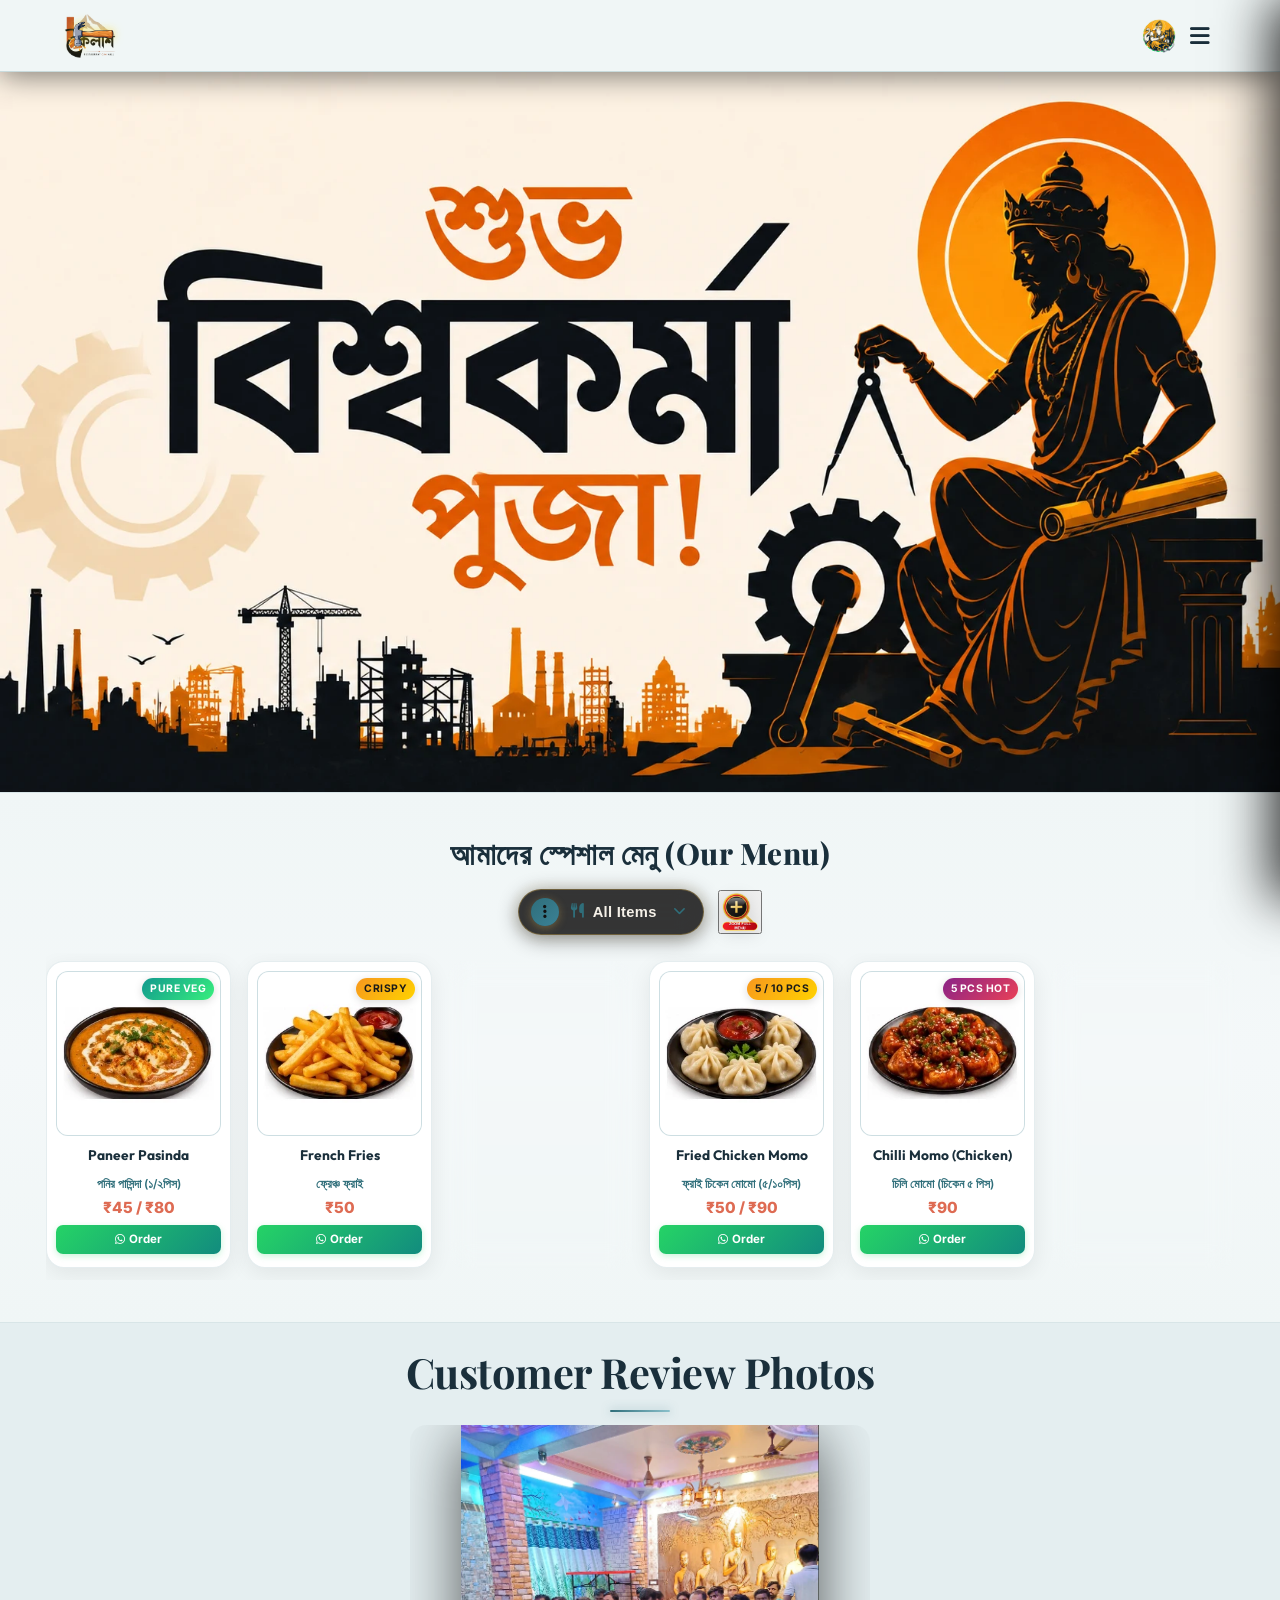
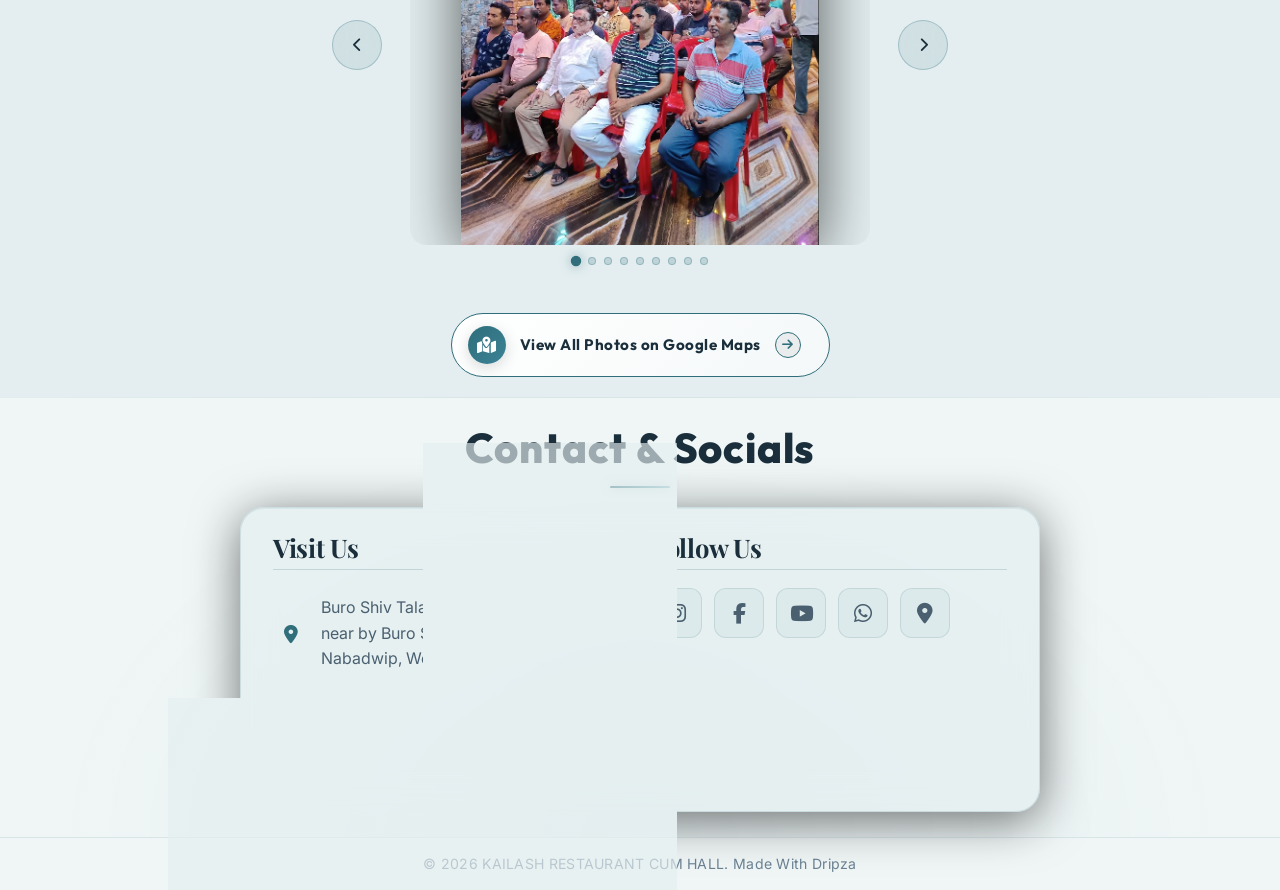
==== index.html @ 263349b2 "Update Vishwakarma Puja banner, icons and greetings" ====
﻿<!DOCTYPE html>
<html lang="bn">
<head>
    <meta charset="UTF-8">
    <meta name="viewport" content="width=device-width, initial-scale=1.0">
    <title>KAILASH RESTAURANT CUM HALL</title>
    <link rel="icon" type="image/png" href="assets/kailash_restaurant_logo.webp">
    <link href="https://fonts.googleapis.com/css2?family=Playfair+Display:wght@400;600;700;800&family=Outfit:wght@300;400;600;800&family=Inter:wght@300;400;500;600&display=swap" rel="stylesheet">
    <link rel="stylesheet" href="https://cdnjs.cloudflare.com/ajax/libs/font-awesome/6.4.0/css/all.min.css">
    <link rel="stylesheet" href="styles.css?v=1.3">
</head>
<body class="no-scroll">
    <!-- Preloader Screen -->
    <div id="preloader">
        <div class="preloader-content">
            <h1 class="preloader-title">Welcome to <br><span class="highlight">KAILASH RESTAURANT CUM HALL</span></h1>
            <div class="preloader-loader">
                <div class="loader-bar"></div>
            </div>
        </div>
    </div>
    <!-- Navbar -->
    <nav class="navbar">
        <div class="logo-container">
            <img src="assets/kailash_restaurant_logo.webp" alt="KAILASH RESTAURANT CUM HALL Logo" class="logo-brand-img">
            <div class="logo-text-wrapper">
                <span class="animated-football-header" title="Ganesh Chaturthi Special">
                    <img src="assets/ganesh_run_icon.webp" alt="Ganesh Run Icon" style="object-fit: contain; filter: drop-shadow(0 0 5px rgba(255, 215, 0, 0.6));">
                </span>
                <span class="logo-text">KAILASH RESTAURANT CUM HALL</span>
            </div>
        </div>
        <span class="rath-yatra-header-text">শুভ বিশ্বকর্মা পূজা!</span>
        <ul class="nav-links">
            <li><a href="#home">Home</a></li>
            <li><a href="#menu">Menu</a></li>
            <li><a href="#reviews">Reviews</a></li>
            <li><a href="#contact">Contact</a></li>
        </ul>
        <div class="navbar-actions">
            <!-- Rakhi Purnima Button for Poster -->
            <button class="fifa-btn" id="open-promo-modal-direct-btn" title="Show Ganesh Chaturthi Special Poster">
                <div class="fifa-container">
                    <div class="fifa-magic-ring"></div>
                    <img src="assets/ganesh_icon.webp" alt="Ganesh Special" class="fifa-svg" style="object-fit: contain;">
                </div>
            </button>
            
            <div class="hamburger">
                <i class="fas fa-bars"></i>
            </div>
        </div>
    </nav>

    <!-- Hero Section -->
    <section id="home" class="hero">
                <div class="hero-bg banner-box">
            <img src="assets/aj_restaurant_banner_1.webp" alt="AJ Restaurant & Cafe Banner" class="active">
            <img src="assets/hero_banner_1.webp" alt="KAILASH RESTAURANT Banner 1">
            <img src="assets/hero_banner_2.webp" alt="KAILASH RESTAURANT Banner 2">
            <img src="assets/hero_banner_3.webp" alt="KAILASH RESTAURANT Banner 3">
            <img src="assets/hero_banner_4.webp" alt="KAILASH RESTAURANT Banner 4">
            <img src="assets/hero_banner_5.webp" alt="KAILASH RESTAURANT Banner 5">
            <img src="assets/hero_banner_6.webp" alt="KAILASH RESTAURANT Banner 6">
            <div class="overlay"></div>
        </div>
        </div>
        <!-- Click/Hover Zones for Banner Control -->
        <div class="hero-nav-zone left-zone" title="Previous Image"></div>
        <div class="hero-nav-zone right-zone" title="Next Image"></div>
    </section>

                <!-- Digital Restaurant Menu Section -->
    <section id="menu" class="main-menu-section">
        <div class="menu-header-wrapper">
            <div class="menu-eyebrow-container">
                <span class="menu-eyebrow">আমাদের স্পেশাল মেনু (Our Menu)</span>
            </div>
        </div>

        <!-- Menu Category Filter Tabs -->
                <!-- Menu Category Filter Dropdown (Three-Dot Filter Menu) -->
        <!-- Menu Filter and Zoom Controls Row -->
        <div class="menu-filter-controls-row">
            <div class="menu-filter-dropdown-wrapper" id="main-menu-filter-dropdown-wrapper">
            <button type="button" class="menu-filter-dots-btn" id="main-menu-filter-dots-btn" aria-expanded="false" aria-haspopup="true" title="Filter Menu">
                <span class="three-dots-icon-box">
                    <i class="fas fa-ellipsis-v"></i>
                </span>
                <span class="current-filter-label" id="main-current-filter-label">
                    <i class="fas fa-utensils"></i>
                    <span>All Items</span>
                </span>
                <i class="fas fa-chevron-down filter-dropdown-arrow"></i>
            </button>

            <!-- Dropdown List of Category Filter Options -->
            <div class="menu-filter-dropdown-menu" id="main-menu-filter-dropdown-menu">
                <div class="menu-filter-dropdown-header">
                    <span><i class="fas fa-filter"></i> Filter Category</span>
                </div>
                <div class="menu-filter-dropdown-list">
                    <button type="button" class="menu-tab-btn active" data-category="all">
                        <span class="tab-btn-content">
                            <i class="fas fa-utensils tab-icon"></i>
                            <span class="tab-title">All Items</span>
                        </span>
                        <i class="fas fa-check active-indicator-icon"></i>
                    </button>
                    <button type="button" class="menu-tab-btn" data-category="starter-snacks">
                        <span class="tab-btn-content">
                            <i class="fas fa-drumstick-bite tab-icon"></i>
                            <span class="tab-title">Starters & Snacks</span>
                        </span>
                        <i class="fas fa-check active-indicator-icon"></i>
                    </button>
                    <button type="button" class="menu-tab-btn" data-category="rolls-moglai">
                        <span class="tab-btn-content">
                            <i class="fas fa-scroll tab-icon"></i>
                            <span class="tab-title">Rolls & Moglai</span>
                        </span>
                        <i class="fas fa-check active-indicator-icon"></i>
                    </button>
                    <button type="button" class="menu-tab-btn" data-category="chow-rice">
                        <span class="tab-btn-content">
                            <i class="fas fa-bowl-rice tab-icon"></i>
                            <span class="tab-title">Chowmein & Rice</span>
                        </span>
                        <i class="fas fa-check active-indicator-icon"></i>
                    </button>
                    <button type="button" class="menu-tab-btn" data-category="main-course">
                        <span class="tab-btn-content">
                            <i class="fas fa-bowl-food tab-icon"></i>
                            <span class="tab-title">Main Course</span>
                        </span>
                        <i class="fas fa-check active-indicator-icon"></i>
                    </button>
                    <button type="button" class="menu-tab-btn" data-category="biryani-pulao">
                        <span class="tab-btn-content">
                            <i class="fas fa-fire-burner tab-icon"></i>
                            <span class="tab-title">Biryani & Pulao</span>
                        </span>
                        <i class="fas fa-check active-indicator-icon"></i>
                    </button>
                    <button type="button" class="menu-tab-btn" data-category="roti-breads">
                        <span class="tab-btn-content">
                            <i class="fas fa-bread-slice tab-icon"></i>
                            <span class="tab-title">Roti & Breads</span>
                        </span>
                        <i class="fas fa-check active-indicator-icon"></i>
                    </button>
                    <button type="button" class="menu-tab-btn" data-category="pizza">
                        <span class="tab-btn-content">
                            <i class="fas fa-pizza-slice tab-icon"></i>
                            <span class="tab-title">Pizza</span>
                        </span>
                        <i class="fas fa-check active-indicator-icon"></i>
                    </button>
                </div>
            </div>
        </div>

            <!-- Zoom Full Menu Button on Right Side of Filter -->
            <button type="button" class="menu-zoom-img-btn" id="open-full-menu-modal-btn" title="Open Complete Menu Card (সম্পূর্ণ মেনু)">
                    <img src="assets/zoom_full_menu_icon.webp" alt="Zoom Full Menu" class="zoom-full-menu-img">
                </button>
        </div>
        

        <!-- Menu Cards Horizontal Side-Scroll Wrapper -->
        <div class="main-menu-scroll-wrapper">
            <div class="main-menu-scroll-track" id="main-restaurant-menu-scroll">
                <!-- 1. Paneer Pasinda -->
                <div class="food-menu-card" data-category="starter-snacks" data-keywords="paneer pasinda panir pasinda starter snacks pure veg 1 pc 2 pcs">
                    <div class="food-card-badge pure-veg">Pure Veg</div>
                    <div class="food-card-img-box">
                        <img src="assets/menu_paneer_pasinda.webp" alt="Paneer Pasinda" loading="lazy">
                    </div>
                    <div class="food-card-body">
                        <h3 class="food-title">Paneer Pasinda</h3>
                        <span class="bengali-title">পনির পাসিন্দা (১/২পিস)</span>
                        <span class="food-price">₹45 / ₹80</span>
                        <a href="https://wa.me/918536951236?text=Hi%20KAILASH%20RESTAURANT%20CUM%20HALL,%20I%20want%20to%20order%20Paneer%20Pasinda%20(%E2%82%B945%2F%E2%82%B980)" target="_blank" class="food-order-btn">
                            <i class="fab fa-whatsapp"></i> Order
                        </a>
                    </div>
                </div>

                <!-- 2. French Fries -->
                <div class="food-menu-card" data-category="starter-snacks" data-keywords="french fries potato chips crispy starter snack veg">
                    <div class="food-card-badge popular">Crispy</div>
                    <div class="food-card-img-box">
                        <img src="assets/menu_french_fries.webp" alt="French Fries" loading="lazy">
                    </div>
                    <div class="food-card-body">
                        <h3 class="food-title">French Fries</h3>
                        <span class="bengali-title">ফ্রেঞ্চ ফ্রাই</span>
                        <span class="food-price">₹50</span>
                        <a href="https://wa.me/918536951236?text=Hi%20KAILASH%20RESTAURANT%20CUM%20HALL,%20I%20want%20to%20order%20French%20Fries%20(%E2%82%B950)" target="_blank" class="food-order-btn">
                            <i class="fab fa-whatsapp"></i> Order
                        </a>
                    </div>
                </div>

                <!-- 3. Fish Kabiraji / Fish Fry -->
                <div class="food-menu-card" data-category="starter-snacks" data-keywords="fish kabiraji fish fry mach fry 1 pc nonveg seafood starter">
                    <div class="food-card-badge bestseller">Bestseller</div>
                    <div class="food-card-img-box">
                        <img src="assets/menu_fish_kabiraji_fry.webp" alt="Fish Kabiraji / Fish Fry" loading="lazy">
                    </div>
                    <div class="food-card-body">
                        <h3 class="food-title">Fish Kabiraji / Fish Fry</h3>
                        <span class="bengali-title">ফিস কবিরাজী / ফিস ফ্রাই (১পিস)</span>
                        <span class="food-price">₹90 / ₹80</span>
                        <a href="https://wa.me/918536951236?text=Hi%20KAILASH%20RESTAURANT%20CUM%20HALL,%20I%20want%20to%20order%20Fish%20Kabiraji%2FFish%20Fry%20(%E2%82%B990%2F%E2%82%B980)" target="_blank" class="food-order-btn">
                            <i class="fab fa-whatsapp"></i> Order
                        </a>
                    </div>
                </div>

                <!-- 4. Fried Chicken Momo -->
                <div class="food-menu-card" data-category="starter-snacks" data-keywords="fried chicken momo momos 5 pcs 10 pcs nonveg starter fried">
                    <div class="food-card-badge popular">5 / 10 Pcs</div>
                    <div class="food-card-img-box">
                        <img src="assets/menu_fried_chicken_momo.webp" alt="Fried Chicken Momo" loading="lazy">
                    </div>
                    <div class="food-card-body">
                        <h3 class="food-title">Fried Chicken Momo</h3>
                        <span class="bengali-title">ফ্রাই চিকেন মোমো (৫/১০পিস)</span>
                        <span class="food-price">₹50 / ₹90</span>
                        <a href="https://wa.me/918536951236?text=Hi%20KAILASH%20RESTAURANT%20CUM%20HALL,%20I%20want%20to%20order%20Fried%20Chicken%20Momo%20(%E2%82%B950%2F%E2%82%B990)" target="_blank" class="food-order-btn">
                            <i class="fab fa-whatsapp"></i> Order
                        </a>
                    </div>
                </div>

                <!-- 5. Chilli Momo (Chicken) -->
                <div class="food-menu-card" data-category="starter-snacks" data-keywords="chilli momo chicken spicy momos gravy 5 pcs nonveg hot starter">
                    <div class="food-card-badge special">5 Pcs Hot</div>
                    <div class="food-card-img-box">
                        <img src="assets/menu_chilli_momo.webp" alt="Chilli Momo (Chicken)" loading="lazy">
                    </div>
                    <div class="food-card-body">
                        <h3 class="food-title">Chilli Momo (Chicken)</h3>
                        <span class="bengali-title">চিলি মোমো (চিকেন ৫ পিস)</span>
                        <span class="food-price">₹90</span>
                        <a href="https://wa.me/918536951236?text=Hi%20KAILASH%20RESTAURANT%20CUM%20HALL,%20I%20want%20to%20order%20Chilli%20Momo%20Chicken%20(%E2%82%B990)" target="_blank" class="food-order-btn">
                            <i class="fab fa-whatsapp"></i> Order
                        </a>
                    </div>
                </div>

                <!-- 6. Crunchy Fried Chicken -->
                <div class="food-menu-card" data-category="starter-snacks" data-keywords="crunchy fried chicken 3 pcs crispy chicken starter crunchy kfc">
                    <div class="food-card-badge popular">3 Pcs</div>
                    <div class="food-card-img-box">
                        <img src="assets/menu_crunchy_fried_chicken.webp" alt="Crunchy Fried Chicken" loading="lazy">
                    </div>
                    <div class="food-card-body">
                        <h3 class="food-title">Crunchy Fried Chicken</h3>
                        <span class="bengali-title">ক্রানচি ফ্রায়েড চিকেন (৩পিস)</span>
                        <span class="food-price">₹100</span>
                        <a href="https://wa.me/918536951236?text=Hi%20KAILASH%20RESTAURANT%20CUM%20HALL,%20I%20want%20to%20order%20Crunchy%20Fried%20Chicken%20(%E2%82%B9100)" target="_blank" class="food-order-btn">
                            <i class="fab fa-whatsapp"></i> Order
                        </a>
                    </div>
                </div>

                <!-- 7. Crispy Chicken -->
                <div class="food-menu-card" data-category="starter-snacks" data-keywords="crispy chicken 3 pcs crunchy fried starter chef special">
                    <div class="food-card-badge chef">3 Pcs Special</div>
                    <div class="food-card-img-box">
                        <img src="assets/menu_crispy_chicken.webp" alt="Crispy Chicken" loading="lazy">
                    </div>
                    <div class="food-card-body">
                        <h3 class="food-title">Crispy Chicken</h3>
                        <span class="bengali-title">ক্রিসপি চিকেন (৩পিস)</span>
                        <span class="food-price">₹120</span>
                        <a href="https://wa.me/918536951236?text=Hi%20KAILASH%20RESTAURANT%20CUM%20HALL,%20I%20want%20to%20order%20Crispy%20Chicken%20(%E2%82%B9120)" target="_blank" class="food-order-btn">
                            <i class="fab fa-whatsapp"></i> Order
                        </a>
                    </div>
                </div>

                <!-- 8. Egg Roll -->
                <div class="food-menu-card" data-category="rolls-moglai" data-keywords="egg roll dimer roll kathi roll street food roll snack">
                    <div class="food-card-badge popular">Popular</div>
                    <div class="food-card-img-box">
                        <img src="assets/menu_egg_roll.webp" alt="Egg Roll" loading="lazy">
                    </div>
                    <div class="food-card-body">
                        <h3 class="food-title">Egg Roll</h3>
                        <span class="bengali-title">এগ রোল</span>
                        <span class="food-price">₹45</span>
                        <a href="https://wa.me/918536951236?text=Hi%20KAILASH%20RESTAURANT%20CUM%20HALL,%20I%20want%20to%20order%20Egg%20Roll%20(%E2%82%B945)" target="_blank" class="food-order-btn">
                            <i class="fab fa-whatsapp"></i> Order
                        </a>
                    </div>
                </div>

                <!-- 9. Chicken Egg Roll / Paneer Roll -->
                <div class="food-menu-card" data-category="rolls-moglai" data-keywords="chicken egg roll paneer roll panir roll kathi roll bestseller">
                    <div class="food-card-badge bestseller">Bestseller</div>
                    <div class="food-card-img-box">
                        <img src="assets/menu_chicken_egg_paneer_roll.webp" alt="Chicken Egg Roll / Paneer Roll" loading="lazy">
                    </div>
                    <div class="food-card-body">
                        <h3 class="food-title">Chicken Egg Roll / Paneer Roll</h3>
                        <span class="bengali-title">চিকেন এগরোল / পনির রোল</span>
                        <span class="food-price">₹80</span>
                        <a href="https://wa.me/918536951236?text=Hi%20KAILASH%20RESTAURANT%20CUM%20HALL,%20I%20want%20to%20order%20Chicken%20Egg%20Roll%2FPaneer%20Roll%20(%E2%82%B980)" target="_blank" class="food-order-btn">
                            <i class="fab fa-whatsapp"></i> Order
                        </a>
                    </div>
                </div>

                <!-- 10. Egg Moglai / Chicken Moglai -->
                <div class="food-menu-card" data-category="rolls-moglai" data-keywords="egg moglai chicken moglai mughlai paratha snack aloo dum">
                    <div class="food-card-badge special">Special</div>
                    <div class="food-card-img-box">
                        <img src="assets/menu_moglai.webp" alt="Egg Moglai / Chicken Moglai" loading="lazy">
                    </div>
                    <div class="food-card-body">
                        <h3 class="food-title">Egg Moglai / Chicken Moglai</h3>
                        <span class="bengali-title">এগ মোগলাই / চিকেন মোগলাই</span>
                        <span class="food-price">₹80 / ₹100</span>
                        <a href="https://wa.me/918536951236?text=Hi%20KAILASH%20RESTAURANT%20CUM%20HALL,%20I%20want%20to%20order%20Egg%2FChicken%20Moglai%20(%E2%82%B980%2F%E2%82%B9100)" target="_blank" class="food-order-btn">
                            <i class="fab fa-whatsapp"></i> Order
                        </a>
                    </div>
                </div>

                <!-- 11. Egg Chow / Chicken Egg Chow -->
                <div class="food-menu-card" data-category="chow-rice" data-keywords="egg chow chicken egg chow chowmein noodles hakka chinese">
                    <div class="food-card-badge popular">Popular</div>
                    <div class="food-card-img-box">
                        <img src="assets/menu_egg_chowmein.webp" alt="Egg Chow / Chicken Egg Chow" loading="lazy">
                    </div>
                    <div class="food-card-body">
                        <h3 class="food-title">Egg Chow / Chicken Egg Chow</h3>
                        <span class="bengali-title">এগ চাউ / চিকেন এগ চাউ</span>
                        <span class="food-price">₹70 / ₹100</span>
                        <a href="https://wa.me/918536951236?text=Hi%20KAILASH%20RESTAURANT%20CUM%20HALL,%20I%20want%20to%20order%20Egg%2FChicken%20Chow%20(%E2%82%B970%2F%E2%82%B9100)" target="_blank" class="food-order-btn">
                            <i class="fab fa-whatsapp"></i> Order
                        </a>
                    </div>
                </div>

                <!-- 12. Veg / Egg Chicken / Mix Rice -->
                <div class="food-menu-card" data-category="chow-rice" data-keywords="veg fried rice egg chicken fried rice mix fried rice chinese rice">
                    <div class="food-card-badge bestseller">Bestseller</div>
                    <div class="food-card-img-box">
                        <img src="assets/menu_fried_rice.webp" alt="Veg / Egg Chicken / Mix Rice" loading="lazy">
                    </div>
                    <div class="food-card-body">
                        <h3 class="food-title">Veg / Egg Chicken / Mix Rice</h3>
                        <span class="bengali-title">ভেজ / এগ চিকেন / মিক্স রাইস</span>
                        <span class="food-price">₹80 / ₹120 / ₹140</span>
                        <a href="https://wa.me/918536951236?text=Hi%20KAILASH%20RESTAURANT%20CUM%20HALL,%20I%20want%20to%20order%20Fried%20Rice%20(%E2%82%B980%2F%E2%82%B9120%2F%E2%82%B9140)" target="_blank" class="food-order-btn">
                            <i class="fab fa-whatsapp"></i> Order
                        </a>
                    </div>
                </div>

                <!-- 13. Chilli Chicken / Paneer / Mushroom -->
                <div class="food-menu-card" data-category="main-course" data-keywords="chilli chicken chilli paneer chilli mushroom 4 pcs gravy dry chinese curry">
                    <div class="food-card-badge special">4 Pcs</div>
                    <div class="food-card-img-box">
                        <img src="assets/menu_chilli_chicken.webp" alt="Chilli Chicken / Paneer / Mushroom" loading="lazy">
                    </div>
                    <div class="food-card-body">
                        <h3 class="food-title">Chilli Chicken / Paneer / Mushroom</h3>
                        <span class="bengali-title">চিলি চিকেন / পনির / মাশরুম (৪পিস)</span>
                        <span class="food-price">₹150</span>
                        <a href="https://wa.me/918536951236?text=Hi%20KAILASH%20RESTAURANT%20CUM%20HALL,%20I%20want%20to%20order%20Chilli%20Chicken%2FPaneer%2FMushroom%20(%E2%82%B9150)" target="_blank" class="food-order-btn">
                            <i class="fab fa-whatsapp"></i> Order
                        </a>
                    </div>
                </div>

                <!-- 14. Chicken Kosha -->
                <div class="food-menu-card" data-category="main-course" data-keywords="chicken kosha murgir kosha chicken curry 2 pcs 4 pcs main course">
                    <div class="food-card-badge bestseller">2 / 4 Pcs</div>
                    <div class="food-card-img-box">
                        <img src="assets/menu_chicken_kosha.webp" alt="Chicken Kosha" loading="lazy">
                    </div>
                    <div class="food-card-body">
                        <h3 class="food-title">Chicken Kosha</h3>
                        <span class="bengali-title">চিকেন কষা (২/৪পিস)</span>
                        <span class="food-price">₹70 / ₹130</span>
                        <a href="https://wa.me/918536951236?text=Hi%20KAILASH%20RESTAURANT%20CUM%20HALL,%20I%20want%20to%20order%20Chicken%20Kosha%20(%E2%82%B970%2F%E2%82%B9130)" target="_blank" class="food-order-btn">
                            <i class="fab fa-whatsapp"></i> Order
                        </a>
                    </div>
                </div>

                <!-- 15. Mutton Kosha -->
                <div class="food-menu-card" data-category="main-course" data-keywords="mutton kosha khashir mangsho mutton curry 2 pcs 4 pcs chef special">
                    <div class="food-card-badge chef">2 / 4 Pcs Special</div>
                    <div class="food-card-img-box">
                        <img src="assets/menu_mutton_kosha.webp" alt="Mutton Kosha" loading="lazy">
                    </div>
                    <div class="food-card-body">
                        <h3 class="food-title">Mutton Kosha</h3>
                        <span class="bengali-title">মটন কষা (২/৪পিস)</span>
                        <span class="food-price">₹130 / ₹250</span>
                        <a href="https://wa.me/918536951236?text=Hi%20KAILASH%20RESTAURANT%20CUM%20HALL,%20I%20want%20to%20order%20Mutton%20Kosha%20(%E2%82%B9130%2F%E2%82%B9250)" target="_blank" class="food-order-btn">
                            <i class="fab fa-whatsapp"></i> Order
                        </a>
                    </div>
                </div>

                <!-- 16. Chicken / Paneer Butter Masala -->
                <div class="food-menu-card" data-category="main-course" data-keywords="chicken butter masala paneer butter masala 4 pcs butter gravy rich curry">
                    <div class="food-card-badge special">4 Pcs</div>
                    <div class="food-card-img-box">
                        <img src="assets/menu_butter_masala.webp" alt="Chicken / Paneer Butter Masala" loading="lazy">
                    </div>
                    <div class="food-card-body">
                        <h3 class="food-title">Chicken / Paneer Butter Masala</h3>
                        <span class="bengali-title">চিকেন / পনির বাটার মশলা (৪পিস)</span>
                        <span class="food-price">₹170 / ₹150</span>
                        <a href="https://wa.me/918536951236?text=Hi%20KAILASH%20RESTAURANT%20CUM%20HALL,%20I%20want%20to%20order%20Butter%20Masala%20(%E2%82%B9170%2F%E2%82%B9150)" target="_blank" class="food-order-btn">
                            <i class="fab fa-whatsapp"></i> Order
                        </a>
                    </div>
                </div>

                <!-- 17. Tandoori Roti / Naan / Kulcha / Rumali -->
                <div class="food-menu-card" data-category="roti-breads" data-keywords="tandoori roti naan masala kulcha rumali roti 3 pcs breads tandoor">
                    <div class="food-card-badge popular">Tandoor Fresh</div>
                    <div class="food-card-img-box">
                        <img src="assets/menu_tandoori_roti_naan.webp" alt="Tandoori Roti / Naan / Kulcha / Rumali" loading="lazy">
                    </div>
                    <div class="food-card-body">
                        <h3 class="food-title">Tandoori Roti / Naan / Kulcha / Rumali</h3>
                        <span class="bengali-title">তন্দুরী রুটি / নান / মশলা কুলচা / রুমালী (৩পিস)</span>
                        <span class="food-price">₹20 / ₹30 / ₹50 / ₹20</span>
                        <a href="https://wa.me/918536951236?text=Hi%20KAILASH%20RESTAURANT%20CUM%20HALL,%20I%20want%20to%20order%20Roti%2FNaan%2FKulcha" target="_blank" class="food-order-btn">
                            <i class="fab fa-whatsapp"></i> Order
                        </a>
                    </div>
                </div>

                <!-- 18. Veg Kesar Pulao -->
                <div class="food-menu-card" data-category="biryani-pulao" data-keywords="veg kesar pulao saffron sweet pulao basmati rice pure veg">
                    <div class="food-card-badge pure-veg">Pure Veg</div>
                    <div class="food-card-img-box">
                        <img src="assets/menu_veg_kesar_pulao.webp" alt="Veg Kesar Pulao" loading="lazy">
                    </div>
                    <div class="food-card-body">
                        <h3 class="food-title">Veg Kesar Pulao</h3>
                        <span class="bengali-title">ভেজ কেশর পোলাও</span>
                        <span class="food-price">₹80 / ₹120</span>
                        <a href="https://wa.me/918536951236?text=Hi%20KAILASH%20RESTAURANT%20CUM%20HALL,%20I%20want%20to%20order%20Veg%20Kesar%20Pulao%20(%E2%82%B980%2F%E2%82%B9120)" target="_blank" class="food-order-btn">
                            <i class="fab fa-whatsapp"></i> Order
                        </a>
                    </div>
                </div>

                <!-- 19. Chicken Biryani -->
                <div class="food-menu-card" data-category="biryani-pulao" data-keywords="chicken biryani murgir biriyani dum biryani rice nonveg special">
                    <div class="food-card-badge bestseller">Bestseller</div>
                    <div class="food-card-img-box">
                        <img src="assets/menu_chicken_biryani.webp" alt="Chicken Biryani" loading="lazy">
                    </div>
                    <div class="food-card-body">
                        <h3 class="food-title">Chicken Biryani</h3>
                        <span class="bengali-title">চিকেন বিরিয়ানী</span>
                        <span class="food-price">₹100 / ₹125 / ₹170</span>
                        <a href="https://wa.me/918536951236?text=Hi%20KAILASH%20RESTAURANT%20CUM%20HALL,%20I%20want%20to%20order%20Chicken%20Biryani%20(%E2%82%B9100%2F%E2%82%B9125%2F%E2%82%B9170)" target="_blank" class="food-order-btn">
                            <i class="fab fa-whatsapp"></i> Order
                        </a>
                    </div>
                </div>

                <!-- 20. Mutton Biryani -->
                <div class="food-menu-card" data-category="biryani-pulao" data-keywords="mutton biryani khashi biriyani dum biryani rice nonveg royal special">
                    <div class="food-card-badge chef">Royal Special</div>
                    <div class="food-card-img-box">
                        <img src="assets/menu_mutton_biryani.webp" alt="Mutton Biryani" loading="lazy">
                    </div>
                    <div class="food-card-body">
                        <h3 class="food-title">Mutton Biryani</h3>
                        <span class="bengali-title">মটন বিরিয়ানী</span>
                        <span class="food-price">₹130 / ₹180 / ₹200</span>
                        <a href="https://wa.me/918536951236?text=Hi%20KAILASH%20RESTAURANT%20CUM%20HALL,%20I%20want%20to%20order%20Mutton%20Biryani%20(%E2%82%B9130%2F%E2%82%B9180%2F%E2%82%B9200)" target="_blank" class="food-order-btn">
                            <i class="fab fa-whatsapp"></i> Order
                        </a>
                    </div>
                </div>

                <!-- 21. Pizza (Veg / Chicken / Cheese) -->
                <div class="food-menu-card" data-category="pizza" data-keywords="pizza veg pizza chicken pizza cheese pizza italian snacks fast food">
                    <div class="food-card-badge special">Cheesy Hot</div>
                    <div class="food-card-img-box">
                        <img src="assets/menu_pizza.webp" alt="Pizza (Veg / Chicken / Cheese)" loading="lazy">
                    </div>
                    <div class="food-card-body">
                        <h3 class="food-title">Pizza (Veg / Chicken / Cheese)</h3>
                        <span class="bengali-title">পিজ্জা (ভেজ / চিকেন / চিজ)</span>
                        <span class="food-price">₹140 / ₹150 / ₹180</span>
                        <a href="https://wa.me/918536951236?text=Hi%20KAILASH%20RESTAURANT%20CUM%20HALL,%20I%20want%20to%20order%20Pizza%20(%E2%82%B9140%2F%E2%82%B9150%2F%E2%82%B9180)" target="_blank" class="food-order-btn">
                            <i class="fab fa-whatsapp"></i> Order
                        </a>
                    </div>
                </div>
            </div>
        </div>
    </section>

    <!-- Reviews Section (Photo Gallery) -->
    <section id="reviews" class="reviews-section">
        <h2 class="section-title">Customer Review Photos</h2>
        <div class="reviews-slider-container">
            <div class="reviews-slider">
                <div class="review-slide active">
                    <img src="assets/review_1.webp" alt="Customer Review 1">
                </div>
                <div class="review-slide">
                    <img src="assets/review_2.webp" alt="Customer Review 2">
                </div>
                <div class="review-slide">
                    <img src="assets/review_3.webp" alt="Customer Review 3">
                </div>
                <div class="review-slide">
                    <img src="assets/review_4.webp" alt="Customer Review 4">
                </div>
                <div class="review-slide">
                    <img src="assets/review_5.webp" alt="Customer Review 5">
                </div>
                <div class="review-slide">
                    <img src="assets/review_6.webp" alt="Customer Review 6">
                </div>
                <div class="review-slide">
                    <img src="assets/review_7.webp" alt="Customer Review 7">
                </div>
                <div class="review-slide">
                    <img src="assets/review_8.webp" alt="Customer Review 8">
                </div>
                <div class="review-slide">
                    <img src="assets/review_9.webp" alt="Customer Review 9">
                </div>
            </div>
            
            <!-- Slider Controls -->
            <button class="slider-btn prev-btn"><i class="fas fa-chevron-left"></i></button>
            <button class="slider-btn next-btn"><i class="fas fa-chevron-right"></i></button>
            
            <!-- Slider Dots -->
            <div class="slider-dots">
                <span class="dot active" data-index="0"></span>
                <span class="dot" data-index="1"></span>
                <span class="dot" data-index="2"></span>
                <span class="dot" data-index="3"></span>
                <span class="dot" data-index="4"></span>
                <span class="dot" data-index="5"></span>
                <span class="dot" data-index="6"></span>
                <span class="dot" data-index="7"></span>
                <span class="dot" data-index="8"></span>
            </div>
        </div>
        <div style="text-align: center; margin-top: 3rem;">
            <div class="reviews-cta-wrapper">
            <a href="https://maps.app.goo.gl/UHjhbXfNJRmVGASS9" target="_blank" class="modern-maps-btn" title="Open Google Maps Gallery">
                <span class="maps-icon-badge"><i class="fas fa-map-marked-alt"></i></span>
                <span class="maps-btn-text">View All Photos on Google Maps</span>
                <span class="maps-arrow-circle"><i class="fas fa-arrow-right"></i></span>
            </a>
        </div>
        </div>
    </section>

    <!-- Contact & Footer -->
    <section id="contact" class="contact-section">
        <h2 class="section-title">Contact & Socials</h2>
        <div class="contact-container glassmorphism">
            <div class="contact-info">
                <h2>Visit Us</h2>
                <div class="info-item">
                    <a href="https://maps.app.goo.gl/r9MHefE6288uH7vy9" target="_blank" style="color: inherit; text-decoration: none; display: flex; align-items: center; gap: 15px;">
                        <i class="fas fa-map-marker-alt"></i>
                        <p>Buro Shiv Tala, Netaji Subhas Road, near by Buro Shiv Mandir, Bishnupriya, Nabadwip, West Bengal 741302</p>
                    </a>
                </div>
                <div class="info-item">
                    <a href="tel:+918536951236" style="color: inherit; text-decoration: none; display: flex; align-items: center; gap: 15px;">
                        <i class="fas fa-phone-alt"></i>
                        <p>+91 8536951236</p>
                    </a>
                </div>
                <div class="info-item">
                    <a href="mailto:info@kailashrestaurant.com" style="color: inherit; text-decoration: none; display: flex; align-items: center; gap: 15px;">
                        <i class="fas fa-envelope"></i>
                        <p>info@kailashrestaurant.com</p>
                    </a>
                </div>
            </div>
            <div class="social-links">
                <h2>Follow Us</h2>
                <div class="social-icons">
                    <a href="#" class="social-icon"><i class="fab fa-instagram"></i></a>
                    <a href="#" class="social-icon"><i class="fab fa-facebook-f"></i></a>
                    <a href="#" class="social-icon"><i class="fab fa-youtube"></i></a>
                    <a href="https://wa.me/918536951236" target="_blank" class="social-icon" title="Chat on WhatsApp"><i class="fab fa-whatsapp"></i></a>
                    <a href="https://maps.app.goo.gl/r9MHefE6288uH7vy9" target="_blank" class="social-icon" title="View Location"><i class="fas fa-map-marker-alt"></i></a>
                </div>
            </div>
        </div>
    </section>

    <footer>
        <p>&copy; 2026 KAILASH RESTAURANT CUM HALL. Made With Dripza</p>
    </footer>



    <!-- Full Menu Interactive Modal -->
    <div class="full-menu-modal" id="full-menu-modal" aria-hidden="true">
        <div class="full-menu-modal-overlay" id="full-menu-modal-overlay"></div>
        <div class="full-menu-modal-container">
            <!-- Modal Sticky Top Header Container (Header + Hero Title + Search + Category Tabs) -->
            <div class="full-menu-modal-top-section">
                <!-- Modal Header -->
                <div class="full-menu-modal-header">
                    <div class="full-menu-modal-header-left">
                        <button class="menu-modal-close-btn" id="close-full-menu-modal-btn" aria-label="Close Full Menu">
                            <i class="fas fa-arrow-left"></i> <span>Back</span>
                        </button>
                        <div class="full-menu-modal-title">
                            KAILASH RESTAURANT CUM HALL
                        </div>
                    </div>
                    <div class="full-menu-modal-header-right">
                        <a href="#modal-order-timings" class="menu-modal-timing-btn" id="modal-timing-btn" title="Order Timings">
                            <i class="fas fa-clock"></i> <span>Timings</span>
                        </a>
                        <a href="tel:918536951236" class="menu-modal-call-btn">
                            <i class="fas fa-phone-alt"></i> <span>918536951236</span>
                        </a>
                        <button class="menu-modal-close-icon-btn" id="close-full-menu-icon-btn" aria-label="Close">
                            <i class="fas fa-times"></i>
                        </button>
                    </div>
                </div>

                <!-- Modal Hero Header -->
                <div class="full-menu-hero">
                    <h1>Complete Menu Card <span class="bengali-heading">আমাদের সম্পূর্ণ ডিজিটাল মেনু</span></h1>
                </div>

                <!-- Search Bar & Category Filter Tabs -->
                <div class="menu-control-bar">
                    <div class="search-box-wrapper">
                        <i class="fas fa-search"></i>
                        <input type="text" id="modal-menu-search-input" placeholder="খাবারের নাম লিখে খুঁজুন (Search dishes...)" autocomplete="off">
                    </div>

                    <div class="menu-category-tabs" id="modal-menu-category-tabs">
                        <button class="menu-tab-btn active" data-category="all">
                            <i class="fas fa-utensils"></i> All Items
                        </button>
                        <button class="menu-tab-btn" data-category="starter-snacks">
                            <i class="fas fa-drumstick-bite"></i> Starters & Snacks
                        </button>
                        <button class="menu-tab-btn" data-category="rolls-moglai">
                            <i class="fas fa-scroll"></i> Rolls & Moglai
                        </button>
                        <button class="menu-tab-btn" data-category="chow-rice">
                            <i class="fas fa-bowl-rice"></i> Chowmein & Rice
                        </button>
                        <button class="menu-tab-btn" data-category="main-course">
                            <i class="fas fa-bowl-food"></i> Main Course
                        </button>
                        <button class="menu-tab-btn" data-category="biryani-pulao">
                            <i class="fas fa-fire-burner"></i> Biryani & Pulao
                        </button>
                        <button class="menu-tab-btn" data-category="roti-breads">
                            <i class="fas fa-bread-slice"></i> Roti & Breads
                        </button>
                        <button class="menu-tab-btn" data-category="pizza">
                            <i class="fas fa-pizza-slice"></i> Pizza
                        </button>
                    </div>
                </div>
            </div>

            <div class="full-menu-modal-body">
                <!-- Complete Menu Card Grid -->
                <div class="compact-menu-grid-container">
                    <div class="compact-grid" id="modal-full-menu-grid">
                <!-- 1. Paneer Pasinda -->
                <div class="food-menu-card" data-category="starter-snacks" data-keywords="paneer pasinda panir pasinda starter snacks pure veg 1 pc 2 pcs">
                    <div class="food-card-badge pure-veg">Pure Veg</div>
                    <div class="food-card-img-box">
                        <img src="assets/menu_paneer_pasinda.webp" alt="Paneer Pasinda" loading="lazy">
                    </div>
                    <div class="food-card-body">
                        <h3 class="food-title">Paneer Pasinda</h3>
                        <span class="bengali-title">পনির পাসিন্দা (১/২পিস)</span>
                        <span class="food-price">₹45 / ₹80</span>
                        <a href="https://wa.me/918536951236?text=Hi%20KAILASH%20RESTAURANT%20CUM%20HALL,%20I%20want%20to%20order%20Paneer%20Pasinda%20(%E2%82%B945%2F%E2%82%B980)" target="_blank" class="food-order-btn">
                            <i class="fab fa-whatsapp"></i> Order
                        </a>
                    </div>
                </div>

                <!-- 2. French Fries -->
                <div class="food-menu-card" data-category="starter-snacks" data-keywords="french fries potato chips crispy starter snack veg">
                    <div class="food-card-badge popular">Crispy</div>
                    <div class="food-card-img-box">
                        <img src="assets/menu_french_fries.webp" alt="French Fries" loading="lazy">
                    </div>
                    <div class="food-card-body">
                        <h3 class="food-title">French Fries</h3>
                        <span class="bengali-title">ফ্রেঞ্চ ফ্রাই</span>
                        <span class="food-price">₹50</span>
                        <a href="https://wa.me/918536951236?text=Hi%20KAILASH%20RESTAURANT%20CUM%20HALL,%20I%20want%20to%20order%20French%20Fries%20(%E2%82%B950)" target="_blank" class="food-order-btn">
                            <i class="fab fa-whatsapp"></i> Order
                        </a>
                    </div>
                </div>

                <!-- 3. Fish Kabiraji / Fish Fry -->
                <div class="food-menu-card" data-category="starter-snacks" data-keywords="fish kabiraji fish fry mach fry 1 pc nonveg seafood starter">
                    <div class="food-card-badge bestseller">Bestseller</div>
                    <div class="food-card-img-box">
                        <img src="assets/menu_fish_kabiraji_fry.webp" alt="Fish Kabiraji / Fish Fry" loading="lazy">
                    </div>
                    <div class="food-card-body">
                        <h3 class="food-title">Fish Kabiraji / Fish Fry</h3>
                        <span class="bengali-title">ফিস কবিরাজী / ফিস ফ্রাই (১পিস)</span>
                        <span class="food-price">₹90 / ₹80</span>
                        <a href="https://wa.me/918536951236?text=Hi%20KAILASH%20RESTAURANT%20CUM%20HALL,%20I%20want%20to%20order%20Fish%20Kabiraji%2FFish%20Fry%20(%E2%82%B990%2F%E2%82%B980)" target="_blank" class="food-order-btn">
                            <i class="fab fa-whatsapp"></i> Order
                        </a>
                    </div>
                </div>

                <!-- 4. Fried Chicken Momo -->
                <div class="food-menu-card" data-category="starter-snacks" data-keywords="fried chicken momo momos 5 pcs 10 pcs nonveg starter fried">
                    <div class="food-card-badge popular">5 / 10 Pcs</div>
                    <div class="food-card-img-box">
                        <img src="assets/menu_fried_chicken_momo.webp" alt="Fried Chicken Momo" loading="lazy">
                    </div>
                    <div class="food-card-body">
                        <h3 class="food-title">Fried Chicken Momo</h3>
                        <span class="bengali-title">ফ্রাই চিকেন মোমো (৫/১০পিস)</span>
                        <span class="food-price">₹50 / ₹90</span>
                        <a href="https://wa.me/918536951236?text=Hi%20KAILASH%20RESTAURANT%20CUM%20HALL,%20I%20want%20to%20order%20Fried%20Chicken%20Momo%20(%E2%82%B950%2F%E2%82%B990)" target="_blank" class="food-order-btn">
                            <i class="fab fa-whatsapp"></i> Order
                        </a>
                    </div>
                </div>

                <!-- 5. Chilli Momo (Chicken) -->
                <div class="food-menu-card" data-category="starter-snacks" data-keywords="chilli momo chicken spicy momos gravy 5 pcs nonveg hot starter">
                    <div class="food-card-badge special">5 Pcs Hot</div>
                    <div class="food-card-img-box">
                        <img src="assets/menu_chilli_momo.webp" alt="Chilli Momo (Chicken)" loading="lazy">
                    </div>
                    <div class="food-card-body">
                        <h3 class="food-title">Chilli Momo (Chicken)</h3>
                        <span class="bengali-title">চিলি মোমো (চিকেন ৫ পিস)</span>
                        <span class="food-price">₹90</span>
                        <a href="https://wa.me/918536951236?text=Hi%20KAILASH%20RESTAURANT%20CUM%20HALL,%20I%20want%20to%20order%20Chilli%20Momo%20Chicken%20(%E2%82%B990)" target="_blank" class="food-order-btn">
                            <i class="fab fa-whatsapp"></i> Order
                        </a>
                    </div>
                </div>

                <!-- 6. Crunchy Fried Chicken -->
                <div class="food-menu-card" data-category="starter-snacks" data-keywords="crunchy fried chicken 3 pcs crispy chicken starter crunchy kfc">
                    <div class="food-card-badge popular">3 Pcs</div>
                    <div class="food-card-img-box">
                        <img src="assets/menu_crunchy_fried_chicken.webp" alt="Crunchy Fried Chicken" loading="lazy">
                    </div>
                    <div class="food-card-body">
                        <h3 class="food-title">Crunchy Fried Chicken</h3>
                        <span class="bengali-title">ক্রানচি ফ্রায়েড চিকেন (৩পিস)</span>
                        <span class="food-price">₹100</span>
                        <a href="https://wa.me/918536951236?text=Hi%20KAILASH%20RESTAURANT%20CUM%20HALL,%20I%20want%20to%20order%20Crunchy%20Fried%20Chicken%20(%E2%82%B9100)" target="_blank" class="food-order-btn">
                            <i class="fab fa-whatsapp"></i> Order
                        </a>
                    </div>
                </div>

                <!-- 7. Crispy Chicken -->
                <div class="food-menu-card" data-category="starter-snacks" data-keywords="crispy chicken 3 pcs crunchy fried starter chef special">
                    <div class="food-card-badge chef">3 Pcs Special</div>
                    <div class="food-card-img-box">
                        <img src="assets/menu_crispy_chicken.webp" alt="Crispy Chicken" loading="lazy">
                    </div>
                    <div class="food-card-body">
                        <h3 class="food-title">Crispy Chicken</h3>
                        <span class="bengali-title">ক্রিসপি চিকেন (৩পিস)</span>
                        <span class="food-price">₹120</span>
                        <a href="https://wa.me/918536951236?text=Hi%20KAILASH%20RESTAURANT%20CUM%20HALL,%20I%20want%20to%20order%20Crispy%20Chicken%20(%E2%82%B9120)" target="_blank" class="food-order-btn">
                            <i class="fab fa-whatsapp"></i> Order
                        </a>
                    </div>
                </div>

                <!-- 8. Egg Roll -->
                <div class="food-menu-card" data-category="rolls-moglai" data-keywords="egg roll dimer roll kathi roll street food roll snack">
                    <div class="food-card-badge popular">Popular</div>
                    <div class="food-card-img-box">
                        <img src="assets/menu_egg_roll.webp" alt="Egg Roll" loading="lazy">
                    </div>
                    <div class="food-card-body">
                        <h3 class="food-title">Egg Roll</h3>
                        <span class="bengali-title">এগ রোল</span>
                        <span class="food-price">₹45</span>
                        <a href="https://wa.me/918536951236?text=Hi%20KAILASH%20RESTAURANT%20CUM%20HALL,%20I%20want%20to%20order%20Egg%20Roll%20(%E2%82%B945)" target="_blank" class="food-order-btn">
                            <i class="fab fa-whatsapp"></i> Order
                        </a>
                    </div>
                </div>

                <!-- 9. Chicken Egg Roll / Paneer Roll -->
                <div class="food-menu-card" data-category="rolls-moglai" data-keywords="chicken egg roll paneer roll panir roll kathi roll bestseller">
                    <div class="food-card-badge bestseller">Bestseller</div>
                    <div class="food-card-img-box">
                        <img src="assets/menu_chicken_egg_paneer_roll.webp" alt="Chicken Egg Roll / Paneer Roll" loading="lazy">
                    </div>
                    <div class="food-card-body">
                        <h3 class="food-title">Chicken Egg Roll / Paneer Roll</h3>
                        <span class="bengali-title">চিকেন এগরোল / পনির রোল</span>
                        <span class="food-price">₹80</span>
                        <a href="https://wa.me/918536951236?text=Hi%20KAILASH%20RESTAURANT%20CUM%20HALL,%20I%20want%20to%20order%20Chicken%20Egg%20Roll%2FPaneer%20Roll%20(%E2%82%B980)" target="_blank" class="food-order-btn">
                            <i class="fab fa-whatsapp"></i> Order
                        </a>
                    </div>
                </div>

                <!-- 10. Egg Moglai / Chicken Moglai -->
                <div class="food-menu-card" data-category="rolls-moglai" data-keywords="egg moglai chicken moglai mughlai paratha snack aloo dum">
                    <div class="food-card-badge special">Special</div>
                    <div class="food-card-img-box">
                        <img src="assets/menu_moglai.webp" alt="Egg Moglai / Chicken Moglai" loading="lazy">
                    </div>
                    <div class="food-card-body">
                        <h3 class="food-title">Egg Moglai / Chicken Moglai</h3>
                        <span class="bengali-title">এগ মোগলাই / চিকেন মোগলাই</span>
                        <span class="food-price">₹80 / ₹100</span>
                        <a href="https://wa.me/918536951236?text=Hi%20KAILASH%20RESTAURANT%20CUM%20HALL,%20I%20want%20to%20order%20Egg%2FChicken%20Moglai%20(%E2%82%B980%2F%E2%82%B9100)" target="_blank" class="food-order-btn">
                            <i class="fab fa-whatsapp"></i> Order
                        </a>
                    </div>
                </div>

                <!-- 11. Egg Chow / Chicken Egg Chow -->
                <div class="food-menu-card" data-category="chow-rice" data-keywords="egg chow chicken egg chow chowmein noodles hakka chinese">
                    <div class="food-card-badge popular">Popular</div>
                    <div class="food-card-img-box">
                        <img src="assets/menu_egg_chowmein.webp" alt="Egg Chow / Chicken Egg Chow" loading="lazy">
                    </div>
                    <div class="food-card-body">
                        <h3 class="food-title">Egg Chow / Chicken Egg Chow</h3>
                        <span class="bengali-title">এগ চাউ / চিকেন এগ চাউ</span>
                        <span class="food-price">₹70 / ₹100</span>
                        <a href="https://wa.me/918536951236?text=Hi%20KAILASH%20RESTAURANT%20CUM%20HALL,%20I%20want%20to%20order%20Egg%2FChicken%20Chow%20(%E2%82%B970%2F%E2%82%B9100)" target="_blank" class="food-order-btn">
                            <i class="fab fa-whatsapp"></i> Order
                        </a>
                    </div>
                </div>

                <!-- 12. Veg / Egg Chicken / Mix Rice -->
                <div class="food-menu-card" data-category="chow-rice" data-keywords="veg fried rice egg chicken fried rice mix fried rice chinese rice">
                    <div class="food-card-badge bestseller">Bestseller</div>
                    <div class="food-card-img-box">
                        <img src="assets/menu_fried_rice.webp" alt="Veg / Egg Chicken / Mix Rice" loading="lazy">
                    </div>
                    <div class="food-card-body">
                        <h3 class="food-title">Veg / Egg Chicken / Mix Rice</h3>
                        <span class="bengali-title">ভেজ / এগ চিকেন / মিক্স রাইস</span>
                        <span class="food-price">₹80 / ₹120 / ₹140</span>
                        <a href="https://wa.me/918536951236?text=Hi%20KAILASH%20RESTAURANT%20CUM%20HALL,%20I%20want%20to%20order%20Fried%20Rice%20(%E2%82%B980%2F%E2%82%B9120%2F%E2%82%B9140)" target="_blank" class="food-order-btn">
                            <i class="fab fa-whatsapp"></i> Order
                        </a>
                    </div>
                </div>

                <!-- 13. Chilli Chicken / Paneer / Mushroom -->
                <div class="food-menu-card" data-category="main-course" data-keywords="chilli chicken chilli paneer chilli mushroom 4 pcs gravy dry chinese curry">
                    <div class="food-card-badge special">4 Pcs</div>
                    <div class="food-card-img-box">
                        <img src="assets/menu_chilli_chicken.webp" alt="Chilli Chicken / Paneer / Mushroom" loading="lazy">
                    </div>
                    <div class="food-card-body">
                        <h3 class="food-title">Chilli Chicken / Paneer / Mushroom</h3>
                        <span class="bengali-title">চিলি চিকেন / পনির / মাশরুম (৪পিস)</span>
                        <span class="food-price">₹150</span>
                        <a href="https://wa.me/918536951236?text=Hi%20KAILASH%20RESTAURANT%20CUM%20HALL,%20I%20want%20to%20order%20Chilli%20Chicken%2FPaneer%2FMushroom%20(%E2%82%B9150)" target="_blank" class="food-order-btn">
                            <i class="fab fa-whatsapp"></i> Order
                        </a>
                    </div>
                </div>

                <!-- 14. Chicken Kosha -->
                <div class="food-menu-card" data-category="main-course" data-keywords="chicken kosha murgir kosha chicken curry 2 pcs 4 pcs main course">
                    <div class="food-card-badge bestseller">2 / 4 Pcs</div>
                    <div class="food-card-img-box">
                        <img src="assets/menu_chicken_kosha.webp" alt="Chicken Kosha" loading="lazy">
                    </div>
                    <div class="food-card-body">
                        <h3 class="food-title">Chicken Kosha</h3>
                        <span class="bengali-title">চিকেন কষা (২/৪পিস)</span>
                        <span class="food-price">₹70 / ₹130</span>
                        <a href="https://wa.me/918536951236?text=Hi%20KAILASH%20RESTAURANT%20CUM%20HALL,%20I%20want%20to%20order%20Chicken%20Kosha%20(%E2%82%B970%2F%E2%82%B9130)" target="_blank" class="food-order-btn">
                            <i class="fab fa-whatsapp"></i> Order
                        </a>
                    </div>
                </div>

                <!-- 15. Mutton Kosha -->
                <div class="food-menu-card" data-category="main-course" data-keywords="mutton kosha khashir mangsho mutton curry 2 pcs 4 pcs chef special">
                    <div class="food-card-badge chef">2 / 4 Pcs Special</div>
                    <div class="food-card-img-box">
                        <img src="assets/menu_mutton_kosha.webp" alt="Mutton Kosha" loading="lazy">
                    </div>
                    <div class="food-card-body">
                        <h3 class="food-title">Mutton Kosha</h3>
                        <span class="bengali-title">মটন কষা (২/৪পিস)</span>
                        <span class="food-price">₹130 / ₹250</span>
                        <a href="https://wa.me/918536951236?text=Hi%20KAILASH%20RESTAURANT%20CUM%20HALL,%20I%20want%20to%20order%20Mutton%20Kosha%20(%E2%82%B9130%2F%E2%82%B9250)" target="_blank" class="food-order-btn">
                            <i class="fab fa-whatsapp"></i> Order
                        </a>
                    </div>
                </div>

                <!-- 16. Chicken / Paneer Butter Masala -->
                <div class="food-menu-card" data-category="main-course" data-keywords="chicken butter masala paneer butter masala 4 pcs butter gravy rich curry">
                    <div class="food-card-badge special">4 Pcs</div>
                    <div class="food-card-img-box">
                        <img src="assets/menu_butter_masala.webp" alt="Chicken / Paneer Butter Masala" loading="lazy">
                    </div>
                    <div class="food-card-body">
                        <h3 class="food-title">Chicken / Paneer Butter Masala</h3>
                        <span class="bengali-title">চিকেন / পনির বাটার মশলা (৪পিস)</span>
                        <span class="food-price">₹170 / ₹150</span>
                        <a href="https://wa.me/918536951236?text=Hi%20KAILASH%20RESTAURANT%20CUM%20HALL,%20I%20want%20to%20order%20Butter%20Masala%20(%E2%82%B9170%2F%E2%82%B9150)" target="_blank" class="food-order-btn">
                            <i class="fab fa-whatsapp"></i> Order
                        </a>
                    </div>
                </div>

                <!-- 17. Tandoori Roti / Naan / Kulcha / Rumali -->
                <div class="food-menu-card" data-category="roti-breads" data-keywords="tandoori roti naan masala kulcha rumali roti 3 pcs breads tandoor">
                    <div class="food-card-badge popular">Tandoor Fresh</div>
                    <div class="food-card-img-box">
                        <img src="assets/menu_tandoori_roti_naan.webp" alt="Tandoori Roti / Naan / Kulcha / Rumali" loading="lazy">
                    </div>
                    <div class="food-card-body">
                        <h3 class="food-title">Tandoori Roti / Naan / Kulcha / Rumali</h3>
                        <span class="bengali-title">তন্দুরী রুটি / নান / মশলা কুলচা / রুমালী (৩পিস)</span>
                        <span class="food-price">₹20 / ₹30 / ₹50 / ₹20</span>
                        <a href="https://wa.me/918536951236?text=Hi%20KAILASH%20RESTAURANT%20CUM%20HALL,%20I%20want%20to%20order%20Roti%2FNaan%2FKulcha" target="_blank" class="food-order-btn">
                            <i class="fab fa-whatsapp"></i> Order
                        </a>
                    </div>
                </div>

                <!-- 18. Veg Kesar Pulao -->
                <div class="food-menu-card" data-category="biryani-pulao" data-keywords="veg kesar pulao saffron sweet pulao basmati rice pure veg">
                    <div class="food-card-badge pure-veg">Pure Veg</div>
                    <div class="food-card-img-box">
                        <img src="assets/menu_veg_kesar_pulao.webp" alt="Veg Kesar Pulao" loading="lazy">
                    </div>
                    <div class="food-card-body">
                        <h3 class="food-title">Veg Kesar Pulao</h3>
                        <span class="bengali-title">ভেজ কেশর পোলাও</span>
                        <span class="food-price">₹80 / ₹120</span>
                        <a href="https://wa.me/918536951236?text=Hi%20KAILASH%20RESTAURANT%20CUM%20HALL,%20I%20want%20to%20order%20Veg%20Kesar%20Pulao%20(%E2%82%B980%2F%E2%82%B9120)" target="_blank" class="food-order-btn">
                            <i class="fab fa-whatsapp"></i> Order
                        </a>
                    </div>
                </div>

                <!-- 19. Chicken Biryani -->
                <div class="food-menu-card" data-category="biryani-pulao" data-keywords="chicken biryani murgir biriyani dum biryani rice nonveg special">
                    <div class="food-card-badge bestseller">Bestseller</div>
                    <div class="food-card-img-box">
                        <img src="assets/menu_chicken_biryani.webp" alt="Chicken Biryani" loading="lazy">
                    </div>
                    <div class="food-card-body">
                        <h3 class="food-title">Chicken Biryani</h3>
                        <span class="bengali-title">চিকেন বিরিয়ানী</span>
                        <span class="food-price">₹100 / ₹125 / ₹170</span>
                        <a href="https://wa.me/918536951236?text=Hi%20KAILASH%20RESTAURANT%20CUM%20HALL,%20I%20want%20to%20order%20Chicken%20Biryani%20(%E2%82%B9100%2F%E2%82%B9125%2F%E2%82%B9170)" target="_blank" class="food-order-btn">
                            <i class="fab fa-whatsapp"></i> Order
                        </a>
                    </div>
                </div>

                <!-- 20. Mutton Biryani -->
                <div class="food-menu-card" data-category="biryani-pulao" data-keywords="mutton biryani khashi biriyani dum biryani rice nonveg royal special">
                    <div class="food-card-badge chef">Royal Special</div>
                    <div class="food-card-img-box">
                        <img src="assets/menu_mutton_biryani.webp" alt="Mutton Biryani" loading="lazy">
                    </div>
                    <div class="food-card-body">
                        <h3 class="food-title">Mutton Biryani</h3>
                        <span class="bengali-title">মটন বিরিয়ানী</span>
                        <span class="food-price">₹130 / ₹180 / ₹200</span>
                        <a href="https://wa.me/918536951236?text=Hi%20KAILASH%20RESTAURANT%20CUM%20HALL,%20I%20want%20to%20order%20Mutton%20Biryani%20(%E2%82%B9130%2F%E2%82%B9180%2F%E2%82%B9200)" target="_blank" class="food-order-btn">
                            <i class="fab fa-whatsapp"></i> Order
                        </a>
                    </div>
                </div>

                <!-- 21. Pizza (Veg / Chicken / Cheese) -->
                <div class="food-menu-card" data-category="pizza" data-keywords="pizza veg pizza chicken pizza cheese pizza italian snacks fast food">
                    <div class="food-card-badge special">Cheesy Hot</div>
                    <div class="food-card-img-box">
                        <img src="assets/menu_pizza.webp" alt="Pizza (Veg / Chicken / Cheese)" loading="lazy">
                    </div>
                    <div class="food-card-body">
                        <h3 class="food-title">Pizza (Veg / Chicken / Cheese)</h3>
                        <span class="bengali-title">পিজ্জা (ভেজ / চিকেন / চিজ)</span>
                        <span class="food-price">₹140 / ₹150 / ₹180</span>
                        <a href="https://wa.me/918536951236?text=Hi%20KAILASH%20RESTAURANT%20CUM%20HALL,%20I%20want%20to%20order%20Pizza%20(%E2%82%B9140%2F%E2%82%B9150%2F%E2%82%B9180)" target="_blank" class="food-order-btn">
                            <i class="fab fa-whatsapp"></i> Order
                        </a>
                    </div>
                </div>
                    </div>

                    <!-- No Results Fallback -->
                    <div id="modal-no-results-msg" style="display: none; text-align: center; padding: 40px 20px; color: #aaa;">
                        <i class="fas fa-search" style="font-size: 2.5rem; margin-bottom: 12px; display: block; color: var(--accent-gold);"></i>
                        <p>আপনার খোঁজা অনুযায়ী কোনো খাবার পাওয়া যায়নি। অন্য কিছু লিখে খুঁজুন।</p>
                    </div>
                </div>

                <!-- Order Timings Banner -->
                <div id="modal-order-timings" style="max-width: 1200px; margin: 35px auto 40px; padding: 0 15px;">
                    <div class="order-info-banner glassmorphism">
                        <div class="order-timing-card">
                            <div class="timing-icon"><i class="fas fa-clock"></i></div>
                            <div class="timing-details">
                                <h4>⏰ Order Timings (অর্ডার সময়সূচী)</h4>
                                <ul>
                                    <li><strong>☀️ Lunch:</strong> Any Time You're Hungry!</li>
                                    <li><strong>🌙 Dinner:</strong> Order 05:00 PM – 06:30 PM <span class="serve-time">(Serve: 9:30 PM – 10:00 PM)</span></li>
                                    <li><strong>🌅 Breakfast:</strong> Pre-order 09:00 PM – 10:00 PM <span class="serve-time">(Serve Next Morning: 8:30 AM)</span></li>
                                </ul>
                            </div>
                        </div>
                        
                        <div class="order-call-box">
                            <div class="call-badge">Direct Hotline</div>
                            <h3>Call or WhatsApp to Place Order</h3>
                            <a href="tel:918536951236" class="order-phone-link">
                                <i class="fas fa-phone-volume"></i> 918536951236
                            </a>
                            <div class="quick-action-btns">
                                <a href="tel:918536951236" class="direct-call-btn">
                                    <i class="fas fa-phone"></i> Call Now
                                </a>
                                <a href="https://wa.me/918536951236?text=Hello%20KAILASH%20RESTAURANT%20CUM%20HALL,%20I%20want%20to%20place%20an%20order!" target="_blank" class="direct-wp-btn">
                                    <i class="fab fa-whatsapp"></i> WhatsApp Order
                                </a>
                            </div>
                        </div>
                    </div>
                </div>
            </div>
        </div>
    </div>

    

    <!-- Message Panel Overlay -->
    <div class="msg-panel-overlay" id="msg-panel-overlay"></div>

    <!-- Slide-out Message Panel -->
    <div class="msg-panel" id="msg-panel">
        <button class="close-msg-panel-btn" id="close-msg-panel-btn">&times;</button>
        <div class="msg-panel-header">
            <h2>Send a Message</h2>
            <p>We'd love to hear from you! Write to us and we'll save it to our sheet.</p>
        </div>
        <form id="msg-panel-form">
            <div class="form-group">
                <label for="msg-name">Your Name</label>
                <input type="text" id="msg-name" required placeholder="Enter your full name">
            </div>
            <div class="form-group">
                <label for="msg-email">Email or Phone</label>
                <input type="text" id="msg-email" required placeholder="Enter email or phone number">
            </div>
            <div class="form-group">
                <label for="msg-content">Message</label>
                <textarea id="msg-content" rows="5" required placeholder="Type your message here..."></textarea>
            </div>
            <button type="submit" class="submit-msg-btn" id="submit-msg-btn">
                <span>Send Message</span> <i class="fas fa-paper-plane"></i>
            </button>
        </form>
        <div class="msg-status-container" id="msg-status-container"></div>
    </div>



    <!-- Promo Poster Modal -->
    <div class="promo-modal" id="promo-modal">
        <div class="promo-modal-overlay"></div>
        <div class="promo-modal-content">
            <button class="promo-modal-close" id="close-promo-modal-btn" aria-label="Close Promo Modal"><i class="fas fa-times"></i></button>
            <img src="assets/promo_poster.webp" alt="Rakhi Purnima Celebration" class="promo-poster-img">
        </div>
    </div>

    <script src="script.js"></script>
</body>
</html>
---- styles.css ----
/* ============================================================
   KAILASH RESTAURANT — Premium Modern Theme
   ============================================================ */

@import url('https://fonts.googleapis.com/css2?family=Playfair+Display:wght@400;600;700;800&family=Outfit:wght@300;400;600;800&family=Inter:wght@300;400;500;600&display=swap');

/* ---- CSS Variables ---- */
:root {
    --bg-deep:              #F0F6F6; /* Very Soft Seafoam/Sky Blue (main bg) */
    --bg-dark:              #E4EEF0; /* Soft Coastal Sand/Slate Blue tint (section bg alt) */
    --bg-card:              #FFFFFF; /* Pure White for cards */
    --bg-card2:             #F4F8F9; /* Hover card background */
    --bg-cream:             #E8F1F2; /* Cool Cream/White tint */
    --accent-gold:          #2F6E7A; /* Coral Blue / Teal */
    --accent-amber:         #3B8296; /* Medium Coral Blue */
    --accent-light:         #8AC0CB; /* Light Coral Blue (hover states) */
    --accent-red:           #DE6B53; /* Warm Coral / Coral Red */
    --accent-warm:          #C4553D; /* Muted Coral Red */
    --text-primary:         #1A2F3B; /* Deep Ocean Navy (primary text) */
    --text-secondary:       #4A6070; /* Muted Steel Blue */
    --text-muted:           #6B8294; /* Muted Slate Blue */
    --text-light-section:   #1A2F3B; /* Text on light sections */
    --glass-bg:             rgba(47, 110, 122, 0.04); /* Teal based glass */
    --glass-border:         rgba(47, 110, 122, 0.12);
    --glass-shadow:         0 8px 30px rgba(26, 47, 59, 0.08);
    --glow-gold:            0 0 25px rgba(47, 110, 122, 0.15);
    --radius-sm:            8px;
    --radius-md:            16px;
    --radius-lg:            24px;
    --transition:           all 0.4s cubic-bezier(0.4, 0, 0.2, 1);
}

/* ---- Reset ---- */
*, *::before, *::after {
    margin: 0;
    padding: 0;
    box-sizing: border-box;
}

html {
    scroll-behavior: smooth;
}

body {
    font-family: 'Inter', sans-serif;
    background-color: var(--bg-deep);
    color: var(--text-primary);
    overflow-x: hidden;
    line-height: 1.6;
}

body.no-scroll {
    overflow-y: hidden !important;
}

h1, h2, h3, h4 {
    font-family: 'Playfair Display', 'Tiro Bangla', serif;
    line-height: 1.2;
}

/* ---- Custom Scrollbar ---- */
::-webkit-scrollbar          { width: 6px; }
::-webkit-scrollbar-track    { background: var(--bg-deep); }
::-webkit-scrollbar-thumb    { background: var(--accent-gold); border-radius: 3px; }
::-webkit-scrollbar-thumb:hover { background: var(--accent-amber); }

/* ============================================================
   NAVBAR
   ============================================================ */
.navbar {
    position: sticky;
    top: 0;
    margin: 0;
    width: 100%;
    padding: 0 5%;
    height: 72px;
    border-radius: 0;
    display: flex;
    justify-content: space-between;
    align-items: center;
    background: rgba(240, 246, 246, 0.92);
    backdrop-filter: blur(20px);
    -webkit-backdrop-filter: blur(20px);
    z-index: 1000;
    border-bottom: 1px solid rgba(47, 110, 122, 0.2);
    box-shadow: 0 4px 30px rgba(0, 0, 0, 0.5);
    transition: var(--transition);
}

.navbar-scrolled {
    height: 62px;
    background: rgba(240, 246, 246, 0.97);
    border-bottom-color: rgba(47, 110, 122, 0.35);
    box-shadow: 0 8px 40px rgba(0, 0, 0, 0.7), var(--glow-gold);
}

.logo-container {
    display: flex;
    align-items: center;
    gap: 2px; /* Set gap to almost zero to align right next to logo image */
}

.logo-brand-img {
    height: 52px;
    width: auto;
    object-fit: contain;
    transition: var(--transition);
}

.logo-brand-img:hover {
    transform: scale(1.04);
}

.logo-text-wrapper {
    display: flex;
    align-items: center;
    position: relative;
    padding-left: 0px; /* Removed padding entirely to start text immediately */
    /* no overflow: hidden so football can roll across the whole screen */
}

.animated-football-header {
    position: absolute;
    left: -52px;
    width: 48px;
    height: 48px;
    top: 50%;
    margin-top: -24px;
    display: inline-block;
    z-index: 10;
    animation: footballRollAcross 14s linear infinite;
    will-change: left, transform, opacity;
    pointer-events: none;
}

.animated-football-header svg,
.animated-football-header img {
    width: 100%;
    height: 100%;
}

.logo-text {
    font-size: 1.5rem;
    font-weight: 800;
    letter-spacing: 1px;
    background: linear-gradient(90deg, var(--accent-gold), var(--accent-red));
    -webkit-background-clip: text;
    -webkit-text-fill-color: transparent;
    font-family: 'Outfit', sans-serif;
    display: inline-block;
    white-space: nowrap;
    overflow: hidden;
    clip-path: inset(0 100% 0 0);
    opacity: 0;
    animation: revealTextWipe 14s linear infinite;
    will-change: clip-path, opacity;
}

.nav-links {
    display: flex;
    flex-direction: column;
    position: absolute;
    top: 100%;
    right: 5%; /* Align with padding of navbar actions */
    width: 210px;
    height: auto;
    background: rgba(240, 246, 246, 0.97);
    backdrop-filter: blur(20px);
    -webkit-backdrop-filter: blur(20px);
    border: 1px solid rgba(47, 110, 122, 0.2);
    border-radius: 0 0 var(--radius-md) var(--radius-md);
    padding: 1.5rem 0;
    gap: 0.25rem;
    box-shadow: 0 15px 40px rgba(0, 0, 0, 0.6);
    opacity: 0;
    transform: translateY(-8px);
    pointer-events: none;
    transition: all 0.3s cubic-bezier(0.165, 0.84, 0.44, 1);
    align-items: center;
    list-style: none;
    z-index: 1000;
}

.nav-links.nav-active {
    opacity: 1;
    transform: translateY(0);
    pointer-events: auto;
}

.nav-links a {
    text-decoration: none;
    color: var(--text-secondary);
    font-weight: 500;
    font-size: 0.95rem;
    letter-spacing: 0.5px;
    text-transform: uppercase;
    padding: 0.65rem 1.4rem;
    border-radius: var(--radius-sm);
    transition: var(--transition);
    position: relative;
    display: block;
    width: 100%;
    text-align: center;
}

.nav-links a::after {
    content: '';
    position: absolute;
    bottom: 2px;
    left: 50%;
    transform: translateX(-50%);
    width: 0;
    height: 1.5px;
    background: var(--accent-gold);
    border-radius: 2px;
    transition: width 0.3s ease;
}

.nav-links a:hover {
    color: var(--accent-light);
}

.nav-links a:hover::after {
    width: 60%;
}

.navbar-actions {
    display: flex;
    align-items: center;
    gap: 0.35rem;
}
.dripza-btn-nav {
    background: transparent !important;
    border: none !important;
    width: 38px;
    height: 38px;
    cursor: pointer;
    display: flex;
    align-items: center;
    justify-content: center;
    padding: 0;
    overflow: visible;
    position: relative;
    box-shadow: none !important;
    transition: transform 0.3s ease;
}

.dripza-btn-nav:hover {
    background: transparent !important;
    box-shadow: none !important;
    transform: translateY(-2px);
}

.dripza-nav-icon {
    width: 100%;
    height: 100%;
    object-fit: contain;
    animation: dripzaBreathing 3.5s infinite ease-in-out;
    transition: filter 0.4s ease, transform 0.8s cubic-bezier(0.34, 1.56, 0.64, 1);
}

.dripza-btn-nav:hover .dripza-nav-icon {
    transform: scale(1.15) rotate(360deg);
    filter: drop-shadow(0 0 10px rgba(47, 110, 122, 0.9));
}

@keyframes dripzaBreathing {
    0%, 100% {
        transform: scale(1);
        filter: drop-shadow(0 0 2px rgba(47, 110, 122, 0.25));
    }
    50% {
        transform: scale(1.06);
        filter: drop-shadow(0 0 7px rgba(47, 110, 122, 0.65));
    }
}

.hamburger {
    display: block; /* Show hamburger globally on PC and Mobile */
    cursor: pointer;
    font-size: 1.4rem;
    color: var(--text-primary);
    padding: 0.4rem;
    border-radius: var(--radius-sm);
    transition: var(--transition);
}

.hamburger:hover {
    color: var(--accent-gold);
    background: rgba(47, 110, 122, 0.08);
}

/* ============================================================
   HERO / BANNER SECTION
   ============================================================ */
.hero {
    position: relative;
    width: 100%;
    aspect-ratio: 16 / 9;
    height: 56.25vw; /* Explicit 16:9 height to prevent collapse */
    min-height: 400px; /* Safe minimum height for PC banner */
    display: flex;
    align-items: center;
    justify-content: center;
    text-align: center;
    overflow: hidden;
    margin-top: 0;
}

.hero-bg {
    position: absolute;
    inset: 0;
    z-index: 0;
    overflow: hidden;
    background: var(--bg-deep);
}

.hero-bg::before {
    content: '';
    position: absolute;
    top: -30px;
    left: -30px;
    right: -30px;
    bottom: -30px;
    background-image: var(--bg-image);
    background-size: cover;
    background-position: center;
    filter: blur(28px) brightness(0.28) saturate(1.2);
    transition: background-image 1.2s ease-in-out;
    z-index: 0;
}

.hero-bg img {
    position: absolute;
    inset: 0;
    width: 100%;
    height: 100%;
    object-fit: cover;
    display: block;
    opacity: 0;
    transition: opacity 1.5s ease-in-out;
    z-index: 1;
}

.hero-video {
    position: absolute;
    inset: 0;
    width: 100%;
    height: 100%;
    object-fit: cover;
    z-index: 1;
}

.hero-bg img.active {
    opacity: 1;
    z-index: 2;
}

.hero-bg img.prev {
    opacity: 0;
    z-index: 1;
}

.hero-nav-zone {
    position: absolute;
    top: 0;
    bottom: 0;
    width: 15%;
    z-index: 5;
    cursor: pointer;
    background: transparent;
    transition: background 0.3s ease;
}

.hero-nav-zone.left-zone {
    left: 0;
}

.hero-nav-zone.right-zone {
    right: 0;
}

/* Subtle feedback on hover (no arrow icons) */
.hero-nav-zone:hover {
    background: rgba(255, 255, 255, 0.03);
}

.overlay {
    position: absolute;
    inset: 0;
    background: transparent;
    z-index: 3;
    pointer-events: none;
}

.hero-content {
    max-width: 800px;
    padding: 0 24px;
    z-index: 4;
    transform: translateY(30px);
    opacity: 0;
    animation: fadeUp 1.2s cubic-bezier(0.165, 0.84, 0.44, 1) forwards 0.4s;
}

.hero-content h1 {
    font-size: 3.6rem;
    font-weight: 800;
    margin-bottom: 1.2rem;
    color: var(--text-primary);
    text-shadow: 0 4px 15px rgba(0, 0, 0, 0.5);
    letter-spacing: -1px;
}

.hero-content p {
    font-size: 1.15rem;
    color: var(--text-secondary);
    margin-bottom: 2.8rem;
    line-height: 1.7;
    text-shadow: 0 2px 8px rgba(0, 0, 0, 0.5);
}

/* ============================================================
   SECTION SHARED
   ============================================================ */
section {
    padding: 15px 6%;
}

.section-title {
    font-family: 'Playfair Display', 'Tiro Bangla', serif;
    font-size: 2.6rem;
    font-weight: 700;
    text-align: center;
    margin-bottom: 1.2rem;
    color: var(--text-primary);
    position: relative;
    display: inline-block;
    width: 100%;
    letter-spacing: -0.5px;
}

.section-title::after {
    content: '';
    display: block;
    width: 60px;
    height: 2px;
    background: linear-gradient(90deg, var(--accent-gold), var(--accent-light));
    margin: 0.8rem auto 0;
    border-radius: 2px;
    box-shadow: 0 0 10px rgba(47, 110, 122, 0.5);
}

/* ============================================================
   VIBE SECTION
   ============================================================ */
.vibe-section {
    background: radial-gradient(ellipse at center top, rgba(47, 110, 122,0.05) 0%, transparent 65%);
    border-top: 1px solid rgba(47, 110, 122, 0.08);
    border-bottom: 1px solid rgba(47, 110, 122, 0.08);
    padding-top: 15px;
    padding-bottom: 15px;
}

.vibe-container {
    display: flex;
    align-items: center;
    justify-content: center;
    flex-wrap: wrap;
    gap: 1.2rem;
    padding: 0;
    max-width: 1100px;
    margin: 0 auto;
}

.vibe-text {
    max-width: 520px;
}

.vibe-text h3 {
    font-family: 'Playfair Display', 'Tiro Bangla', serif;
    font-size: 2rem;
    margin-bottom: 1.2rem;
    font-weight: 700;
    color: var(--text-primary);
    position: relative;
    padding-left: 1.2rem;
}

.vibe-text h3::before {
    content: '';
    position: absolute;
    left: 0;
    top: 10%;
    height: 80%;
    width: 3px;
    background: linear-gradient(to bottom, var(--accent-gold), var(--accent-amber));
    border-radius: 3px;
}

.vibe-text p {
    color: var(--text-secondary);
    line-height: 1.9;
    font-size: 1.05rem;
    font-weight: 400;
}

/* ============================================================
   INTERACTIVE RAKHI PURNIMA SPECIAL ALTAR
   ============================================================ */
.rath-feast-container {
    position: relative;
    width: 190px;
    height: 190px;
    background: radial-gradient(circle at center, #260A13 0%, #120408 100%);
    border-radius: var(--radius-md);
    border: 2px solid rgba(255, 193, 7, 0.55);
    box-shadow: 0 8px 24px rgba(0, 0, 0, 0.85), 
                inset 0 0 25px rgba(233, 30, 99, 0.25),
                0 0 14px rgba(255, 193, 7, 0.35);
    overflow: hidden;
    cursor: pointer;
    perspective: 500px;
    flex-shrink: 0;
    margin: 20px;
    transition: border-color 0.4s ease, box-shadow 0.4s ease;
}

.rath-feast-container:hover {
    border-color: #FFD54F;
    box-shadow: 0 8px 24px rgba(0, 0, 0, 0.95), 
                inset 0 0 25px rgba(255, 215, 0, 0.3),
                0 0 22px rgba(233, 30, 99, 0.5);
}

.temple-arch {
    position: absolute;
    top: 5px;
    left: 5px;
    right: 5px;
    bottom: 5px;
    border: 1px dashed rgba(255, 215, 0, 0.4);
    border-radius: var(--radius-md);
    pointer-events: none;
    z-index: 1;
}

.rath-altar-chariot {
    position: absolute;
    top: 15px;
    left: 50%;
    transform: translateX(-50%);
    width: 72px;
    height: 72px;
    z-index: 3;
    filter: drop-shadow(0 2px 6px rgba(0,0,0,0.7));
    transition: transform 0.4s cubic-bezier(0.175, 0.885, 0.32, 1.275), filter 0.4s ease;
    animation: trophyFloat 3.5s infinite ease-in-out;
}

.rath-altar-chariot svg {
    width: 100%;
    height: 100%;
}

.rath-feast-container.activated .rath-altar-chariot {
    filter: drop-shadow(0 0 10px #FFD700) drop-shadow(0 0 18px #E91E63);
    animation: trophyVibrate 0.12s infinite linear;
}

@keyframes trophyFloat {
    0%, 100% { transform: translateX(-50%) translateY(0); }
    50% { transform: translateX(-50%) translateY(-3px); }
}

@keyframes trophyVibrate {
    0%, 100% { transform: translateX(-50%) translate(0, 0) scale(1.04); }
    25% { transform: translateX(-50%) translate(-0.6px, 0.6px) scale(1.04); }
    50% { transform: translateX(-50%) translate(0.6px, -0.6px) scale(1.04); }
    75% { transform: translateX(-50%) translate(-0.6px, -0.6px) scale(1.04); }
}

.temple-bell {
    position: absolute;
    bottom: 12px;
    left: 50%;
    width: 58px;
    height: 58px;
    transform: translateX(-50%);
    z-index: 5;
    cursor: pointer;
    filter: drop-shadow(0 3px 6px rgba(0,0,0,0.7));
    transition: transform 0.6s cubic-bezier(0.19, 1, 0.22, 1), opacity 0.5s ease;
}

.temple-bell:hover {
    transform: translateX(-50%) scale(1.1);
}

.temple-bell svg {
    width: 100%;
    height: 100%;
}

.rath-feast-container.activated .temple-bell {
    transform: translateX(-50%) translateY(-55px) rotate(-22deg) scale(0.9);
    opacity: 0;
    pointer-events: none;
}

.rath-fusion-burger {
    position: absolute;
    bottom: 10px;
    left: 50%;
    width: 68px;
    height: 68px;
    transform: translate(-50%, 15px) scale(0.6);
    opacity: 0;
    z-index: 2;
    pointer-events: none;
    transition: all 0.6s cubic-bezier(0.175, 0.885, 0.32, 1.275);
    filter: drop-shadow(0 0 4px rgba(0, 0, 0, 0.4));
}

.rath-fusion-burger svg {
    width: 100%;
    height: 100%;
}

.rath-feast-container.activated .rath-fusion-burger {
    opacity: 1;
    transform: translate(-50%, 0) scale(1.2);
    filter: drop-shadow(0 0 10px #FFD700) drop-shadow(0 0 18px #E91E63);
}

.rath-celebration {
    position: absolute;
    top: 36%;
    left: 50%;
    transform: translate(-50%, -50%) scale(0.7);
    font-family: 'Outfit', sans-serif;
    font-size: 0.82rem;
    font-weight: 900;
    color: #ffffff;
    letter-spacing: 1px;
    text-shadow: 0 0 10px #FFD700, 
                 0 0 18px #E91E63, 
                 0 0 26px #880E4F;
    opacity: 0;
    pointer-events: none;
    z-index: 6;
    transition: all 0.4s cubic-bezier(0.175, 0.885, 0.32, 1.275);
    white-space: nowrap;
}

.rath-feast-container.activated .rath-celebration {
    opacity: 1;
    transform: translate(-50%, -50%) scale(1);
    animation: pulseGoal 0.4s ease-in-out infinite alternate;
}

.feast-item {
    position: absolute;
    font-size: 11px;
    opacity: 0;
    z-index: 4;
    pointer-events: none;
}

.feast-item.p1 { left: 45%; top: 35px; }
.feast-item.p2 { left: 35%; top: 40px; }
.feast-item.p3 { left: 55%; top: 40px; }
.feast-item.p4 { left: 40%; top: 30px; }
.feast-item.p5 { left: 50%; top: 30px; }
.feast-item.p6 { left: 48%; top: 25px; }

.rath-feast-container.activated .feast-item {
    animation: rainConfetti 1.5s cubic-bezier(0.1, 0.8, 0.3, 1) forwards;
}

@keyframes rainConfetti {
    0% {
        transform: translate(0, 0) rotate(0deg) scale(0.5);
        opacity: 1;
    }
    100% {
        opacity: 0;
    }
}

.rath-feast-container.activated .feast-item.p1 { transform: translate(-50px, 85px) rotate(360deg) scale(1.3); }
.rath-feast-container.activated .feast-item.p2 { transform: translate(-70px, 65px) rotate(180deg) scale(1.1); }
.rath-feast-container.activated .feast-item.p3 { transform: translate(60px, 80px) rotate(-360deg) scale(1.4); }
.rath-feast-container.activated .feast-item.p4 { transform: translate(-30px, 95px) rotate(-180deg) scale(1.2); }
.rath-feast-container.activated .feast-item.p5 { transform: translate(40px, 90px) rotate(540deg) scale(1.5); }
.rath-feast-container.activated .feast-item.p6 { transform: translate(5px, 100px) rotate(-540deg) scale(1.3); }

/* ============================================================
   REVIEWS GALLERY SLIDER
   ============================================================ */
.reviews-section {
    background: var(--bg-dark);
}

.reviews-slider-container {
    position: relative;
    max-width: 500px;
    margin: 0 auto;
    padding: 0 10px;
}

.reviews-slider {
    position: relative;
    height: 500px;
    width: 100%;
    border-radius: var(--radius-md);
    overflow: hidden;
}

.gallery-item {
    transition: transform 0.3s ease;
    padding: 15px;
    border-radius: var(--radius-md);
}

.reviews-slider .review-slide {
    position: absolute;
    inset: 0;
    width: 100%;
    height: 100%;
    opacity: 0;
    z-index: 1;
    transition: opacity 1s ease-in-out;
    pointer-events: none;
    padding: 0;
}

.reviews-slider .review-slide.active {
    opacity: 1;
    z-index: 2;
    pointer-events: auto;
}

.reviews-slider .review-slide img {
    width: 100%;
    height: 100%;
    object-fit: contain;
    border: none;
    background: none;
    filter: drop-shadow(0 12px 32px rgba(0, 0, 0, 0.65));
}

/* ---- Slider Buttons ---- */
.slider-btn {
    position: absolute;
    top: 50%;
    transform: translateY(-50%);
    background: rgba(47, 110, 122, 0.1);
    border: 1px solid rgba(47, 110, 122, 0.3);
    color: var(--text-primary);
    width: 50px;
    height: 50px;
    border-radius: 50%;
    display: flex;
    align-items: center;
    justify-content: center;
    cursor: pointer;
    z-index: 10;
    backdrop-filter: blur(10px);
    -webkit-backdrop-filter: blur(10px);
    transition: var(--transition);
    font-size: 0.9rem;
}

.slider-btn:hover {
    background: var(--accent-gold);
    border-color: var(--accent-gold);
    color: #fff;
    box-shadow: 0 0 20px rgba(47, 110, 122, 0.55);
    transform: translateY(-50%) scale(1.12);
}

.prev-btn { left:  -68px; }
.next-btn { right: -68px; }

/* ---- Slider Dots ---- */
.slider-dots {
    display: flex;
    justify-content: center;
    gap: 8px;
    margin-top: 2rem;
}

.dot {
    width: 8px;
    height: 8px;
    border-radius: 50%;
    background: rgba(47, 110, 122, 0.2);
    border: 1px solid rgba(47, 110, 122, 0.3);
    cursor: pointer;
    transition: var(--transition);
}

.dot.active,
.dot:hover {
    background: var(--accent-gold);
    border-color: var(--accent-gold);
    box-shadow: 0 0 8px rgba(47, 110, 122, 0.5);
    transform: scale(1.3);
}

/* ---- CTA Button ---- */
.cta-button {
    display: inline-flex;
    align-items: center;
    gap: 0.7rem;
    padding: 14px 34px;
    background: transparent;
    color: var(--accent-light);
    border: 1.5px solid var(--accent-gold);
    border-radius: 4px;
    font-weight: 500;
    font-size: 0.95rem;
    letter-spacing: 0.8px;
    text-transform: uppercase;
    text-decoration: none;
    transition: var(--transition);
    box-shadow: 0 0 0 rgba(47, 110, 122, 0);
    position: relative;
    overflow: hidden;
}

.cta-button::before {
    content: '';
    position: absolute;
    inset: 0;
    background: linear-gradient(135deg, var(--accent-gold), var(--accent-amber));
    opacity: 0;
    transition: opacity 0.35s ease;
    z-index: -1;
}

.cta-button:hover {
    color: #fff;
    border-color: var(--accent-amber);
    box-shadow: 0 4px 25px rgba(47, 110, 122, 0.45);
    transform: translateY(-2px);
}

.cta-button:hover::before {
    opacity: 1;
}

/* ============================================================
   GLASSMORPHISM CARD
   ============================================================ */
.glassmorphism {
    background: rgba(228, 238, 240, 0.65);
    backdrop-filter: blur(16px);
    -webkit-backdrop-filter: blur(16px);
    border: 1px solid rgba(47, 110, 122, 0.15);
    border-radius: var(--radius-lg);
    padding: 24px 32px;
    box-shadow: 0 8px 48px rgba(0, 0, 0, 0.55), inset 0 1px 0 rgba(47, 110, 122, 0.08);
}

#contact {
    background: radial-gradient(ellipse at bottom, rgba(47, 110, 122,0.06) 0%, transparent 65%);
    border-top: 1px solid rgba(47, 110, 122, 0.08);
    padding-top: 25px;
    padding-bottom: 25px;
}
#contact .section-title,
.contact-section .section-title {
    font-family: 'Outfit', sans-serif;
    font-weight: 800;
    letter-spacing: 0.8px;
}


.contact-container {
    display: flex;
    justify-content: space-around;
    flex-wrap: wrap;
    gap: 1.5rem;
    max-width: 800px;
    margin: 0 auto;
}

.contact-info, .social-links {
    flex: 1;
    min-width: 270px;
}

.contact-info h2, .social-links h2 {
    font-family: 'Playfair Display', 'Tiro Bangla', serif;
    font-size: 1.6rem;
    margin-bottom: 1.1rem;
    font-weight: 700;
    color: var(--text-primary);
    letter-spacing: -0.3px;
    padding-bottom: 0.4rem;
    border-bottom: 1px solid rgba(47, 110, 122, 0.2);
}

.info-item {
    display: flex;
    align-items: flex-start;
    gap: 14px;
    margin-bottom: 0.6rem;
    color: var(--text-secondary);
    font-size: 1rem;
    transition: var(--transition);
    padding: 6px 10px;
    border-radius: var(--radius-sm);
    border: 1px solid transparent;
}

.info-item:hover {
    transform: translateX(4px);
    color: var(--text-primary);
    background: rgba(47, 110, 122, 0.05);
    border-color: rgba(47, 110, 122, 0.12);
}

.info-item i {
    color: var(--accent-gold);
    font-size: 1.15rem;
    width: 22px;
    margin-top: 3px;
    flex-shrink: 0;
    transition: transform 0.3s ease;
}

.info-item:hover i {
    transform: scale(1.2);
    color: var(--accent-amber);
}

/* ---- Social Icons ---- */
.social-icons {
    display: flex;
    gap: 12px;
    flex-wrap: wrap;
    margin-top: 0.5rem;
}

.social-icon {
    display: flex;
    align-items: center;
    justify-content: center;
    width: 50px;
    height: 50px;
    border-radius: 12px;
    background: rgba(47, 110, 122, 0.05);
    color: var(--text-secondary);
    font-size: 1.3rem;
    text-decoration: none;
    transition: var(--transition);
    border: 1px solid rgba(47, 110, 122, 0.15);
}

.social-icon:hover {
    background: var(--accent-gold);
    border-color: var(--accent-gold);
    color: var(--bg-deep);
    transform: translateY(-5px) scale(1.06);
    box-shadow: 0 8px 24px rgba(47, 110, 122, 0.45);
}

/* ============================================================
   FOOTER
   ============================================================ */
footer {
    text-align: center;
    padding: 15px 5%;
    background: var(--bg-deep);
    color: var(--text-muted);
    border-top: 1px solid var(--glass-border);
    font-size: 0.88rem;
    letter-spacing: 0.3px;
}

footer p {
    margin: 0;
}

/* ============================================================
   ANIMATIONS
   ============================================================ */
@keyframes footballRollAcross {
    0% {
        left: -52px;
        transform: scaleX(1);
        opacity: 0;
    }
    1.5% {
        opacity: 1;
    }
    14.3% {
        left: calc(100% - 52px);
        transform: scaleX(1);
        opacity: 1;
    }
    21.4% {
        left: calc(100vw - 10% - 220px);
        transform: scaleX(1);
        opacity: 0;
    }
    50% {
        left: calc(100vw - 10% - 220px);
        transform: scaleX(1);
        opacity: 0;
    }
    51.5% {
        left: calc(100vw - 10% - 220px);
        transform: scaleX(-1);
        opacity: 1;
    }
    57.1% {
        left: calc(100% - 52px);
        transform: scaleX(-1);
        opacity: 1;
    }
    71.4% {
        left: -52px;
        transform: scaleX(-1);
        opacity: 1;
    }
    78.6% {
        left: -140px;
        transform: scaleX(-1);
        opacity: 0;
    }
    100% {
        left: -52px;
        transform: scaleX(1);
        opacity: 0;
    }
}

@keyframes footballRollAcrossMobile {
    0% {
        left: -38px;
        transform: scaleX(1);
        opacity: 0;
    }
    1.5% {
        opacity: 1;
    }
    14.3% {
        left: calc(100% - 38px);
        transform: scaleX(1);
        opacity: 1;
    }
    21.4% {
        left: calc(100vw - 10% - 160px);
        transform: scaleX(1);
        opacity: 0;
    }
    50% {
        left: calc(100vw - 10% - 160px);
        transform: scaleX(1);
        opacity: 0;
    }
    51.5% {
        left: calc(100vw - 10% - 160px);
        transform: scaleX(-1);
        opacity: 1;
    }
    57.1% {
        left: calc(100% - 38px);
        transform: scaleX(-1);
        opacity: 1;
    }
    71.4% {
        left: -38px;
        transform: scaleX(-1);
        opacity: 1;
    }
    78.6% {
        left: -100px;
        transform: scaleX(-1);
        opacity: 0;
    }
    100% {
        left: -38px;
        transform: scaleX(1);
        opacity: 0;
    }
}

@keyframes revealTextWipe {
    0%, 3.3% {
        clip-path: inset(0 100% 0 0);
        opacity: 0;
    }
    3.4% {
        opacity: 1;
    }
    18%, 55% {
        clip-path: inset(0 0% 0 0);
        opacity: 1;
    }
    57.1% {
        clip-path: inset(0 22% 0 0);
        opacity: 1;
    }
    64.3%, 100% {
        clip-path: inset(0 100% 0 0);
        opacity: 0;
    }
}

.rath-yatra-header-text {
    position: absolute;
    left: 50%;
    top: 50%;
    transform: translate(-50%, -50%);
    font-family: 'Playfair Display', 'Tiro Bangla', serif;
    font-size: 1.35rem;
    font-weight: 800;
    letter-spacing: 0.5px;
    color: #8B1A1A;
    white-space: nowrap;
    opacity: 0;
    pointer-events: none;
    animation: revealRathText 14s linear infinite;
    z-index: 5;
}

@keyframes revealRathText {
    0%, 3.3% {
        opacity: 1;
        transform: translate(-50%, -50%) translateY(0);
    }
    18% {
        opacity: 0;
        transform: translate(-50%, -50%) translateY(-10px);
    }
    55% {
        opacity: 0;
        transform: translate(-50%, -50%) translateY(10px);
    }
    64.3%, 100% {
        opacity: 1;
        transform: translate(-50%, -50%) translateY(0);
    }
}

@keyframes fadeUp {
    from { opacity: 0; transform: translateY(30px); }
    to   { opacity: 1; transform: translateY(0); }
}

@keyframes steamUp {
    0%   { transform: translateY(0) scaleX(1); opacity: 0; }
    40%  { opacity: 0.85; }
    100% { transform: translateY(-55px) scaleX(2.5); opacity: 0; }
}

@keyframes shimmer {
    0%   { background-position: -200% 0; }
    100% { background-position: 200% 0; }
}

/* ============================================================
   RESPONSIVE — MOBILE
   ============================================================ */
@media (max-width: 768px) {
    .hero {
        aspect-ratio: 16 / 9;
        height: auto;
        min-height: auto;
        max-height: none;
        margin-top: 0;
    }

    .navbar {
        top: 0;
        margin: 0;
        width: 100%;
        padding: 0 5%;
        height: 60px;
        border-radius: 0;
    }

    .navbar-scrolled {
        top: 0;
        height: 54px;
    }

        /* Nav links and hamburger are inherited from global desktop view styles */

    .logo-brand-img { height: 44px; width: auto; }
    .logo-text-wrapper { padding-left: 0px; }
    .logo-text { font-size: 0.95rem; }
    .animated-football-header {
        width: 35px;
        height: 35px;
        top: 50%;
        margin-top: -17.5px;
        left: -38px;
        animation-name: footballRollAcrossMobile;
    }
        .rath-yatra-header-text {
        font-size: 0.95rem;
    }


    section { padding: 22px 5%; }

    .section-title {
        font-size: 1.55rem;
        margin-bottom: 0.8rem;
    }
    .cta-button {
        padding: 10px 22px;
        font-size: 0.82rem;
        letter-spacing: 0.5px;
    }

    .vibe-container {
        flex-direction: row;
        align-items: center;
        text-align: left;
        gap: 1rem;
        flex-wrap: nowrap;
    }

    .hot-bowl-container {
        transform: scale(0.65);
        transform-origin: bottom center;
        margin: 0;
        flex-shrink: 0;
    }

    .vibe-text {
        flex: 1;
        min-width: 0;
    }

    .vibe-text h3::before { display: none; }
    .vibe-text h3 {
        padding-left: 0;
        font-size: 1.25rem;
        margin-bottom: 0.5rem;
    }

    .vibe-text p {
        font-size: 0.85rem;
        line-height: 1.5;
    }

    .contact-container { flex-direction: column; gap: 1.5rem; }

    .glassmorphism { padding: 20px 16px; }

    /* Mobile review slider */
    .reviews-slider-container { max-width: 95%; }
    .reviews-slider { height: 380px; }

    .prev-btn {
        left: -6px;
        background: rgba(240, 246, 246, 0.85);
        border-color: rgba(47, 110, 122, 0.5);
        width: 40px;
        height: 40px;
    }
    .next-btn {
        right: -6px;
        background: rgba(240, 246, 246, 0.85);
        border-color: rgba(47, 110, 122, 0.5);
        width: 40px;
        height: 40px;
    }
}

/* ============================================================
   PRELOADER
   ============================================================ */
#preloader {
    position: fixed;
    inset: 0;
    width: 100vw;
    height: 100vh;
    background: var(--bg-deep);
    display: flex;
    justify-content: center;
    align-items: center;
    z-index: 9999;
    transition: opacity 0.9s cubic-bezier(0.77, 0, 0.175, 1), visibility 0.9s;
}

#preloader::before,
#preloader::after {
    content: '';
    position: absolute;
    left: 50%;
    transform: translateX(-50%);
    width: 1px;
    height: 80px;
    background: linear-gradient(to bottom, transparent, var(--accent-gold), transparent);
    opacity: 0.4;
}

#preloader::before { top: 0; }
#preloader::after  { bottom: 0; }

.preloader-content {
    text-align: center;
    display: flex;
    flex-direction: column;
    align-items: center;
    gap: 2.2rem;
    padding: 20px;
}

.preloader-title {
    font-family: 'Playfair Display', 'Tiro Bangla', serif;
    font-size: 2.8rem;
    font-weight: 700;
    color: var(--text-primary);
    opacity: 0;
    transform: translateY(25px);
    animation: preloaderTextReveal 1.2s cubic-bezier(0.165, 0.84, 0.44, 1) forwards 0.3s;
    line-height: 1.25;
    letter-spacing: -0.5px;
}

.preloader-title .highlight {
    color: var(--accent-gold);
    display: inline-block;
    background: linear-gradient(135deg, var(--accent-light) 0%, var(--accent-gold) 60%, var(--accent-amber) 100%);
    -webkit-background-clip: text;
    -webkit-text-fill-color: transparent;
    filter: drop-shadow(0 0 12px rgba(47, 110, 122, 0.45));
}

.preloader-loader {
    width: 180px;
    height: 2px;
    background: rgba(47, 110, 122, 0.08);
    border-radius: 2px;
    overflow: hidden;
    opacity: 0;
    animation: fadeIn 0.8s ease forwards 0.8s;
    position: relative;
}

.loader-bar {
    width: 0;
    height: 100%;
    background: linear-gradient(90deg, transparent, var(--accent-gold), var(--accent-light), var(--accent-gold), transparent);
    background-size: 200% 100%;
    box-shadow: 0 0 12px var(--accent-gold);
    animation: fillProgress 1.1s cubic-bezier(0.1, 0.85, 0.25, 1) forwards,
               shimmer 1.5s linear infinite 0.5s;
}

/* ---- Preloader Animations ---- */
@keyframes preloaderTextReveal {
    to { opacity: 1; transform: translateY(0); }
}

@keyframes fillProgress {
    to { width: 100%; }
}

@keyframes fadeIn {
    to { opacity: 1; }
}

.preloader-fade-out {
    opacity: 0;
    visibility: hidden;
}

/* ============================================================
   SLIDE-OUT MESSAGE PANEL
   ============================================================ */
.msg-panel-overlay, .quick-panel-overlay {
    position: fixed;
    inset: 0;
    background: rgba(26, 22, 16, 0.6);
    backdrop-filter: blur(8px);
    -webkit-backdrop-filter: blur(8px);
    z-index: 9990;
    opacity: 0;
    visibility: hidden;
    transition: opacity 0.5s ease, visibility 0.5s ease;
}

.msg-panel-overlay.active, .quick-panel-overlay.active {
    opacity: 1;
    visibility: visible;
}

.msg-panel, .quick-panel {
    position: fixed;
    top: 0;
    right: -450px; /* Hide off-screen by default */
    width: 100%;
    max-width: 450px;
    height: 100%;
    background: rgba(228, 238, 240, 0.85);
    backdrop-filter: blur(30px);
    -webkit-backdrop-filter: blur(30px);
    border-left: 1px solid rgba(47, 110, 122, 0.15);
    box-shadow: -10px 0 50px rgba(0, 0, 0, 0.8);
    z-index: 9995;
    display: flex;
    flex-direction: column;
    transition: right 0.5s cubic-bezier(0.165, 0.84, 0.44, 1);
    overflow-y: auto;
}

.msg-panel {
    padding: 3rem 2.2rem;
    gap: 2rem;
}

.quick-panel {
    padding: 0;
    gap: 0;
}

.msg-panel.active, .quick-panel.active {
    right: 0;
}

.close-msg-panel-btn, .close-quick-panel-btn {
    position: absolute;
    top: 1.5rem;
    right: 1.5rem;
    background: transparent;
    border: none;
    color: var(--text-secondary);
    font-size: 2.2rem;
    line-height: 1;
    cursor: pointer;
    z-index: 10;
    transition: var(--transition);
}

.close-msg-panel-btn:hover, .close-quick-panel-btn:hover {
    color: var(--accent-gold);
    transform: rotate(90deg);
}

/* Quick Panel Banner Styles */
.quick-panel-banner {
    position: relative;
    width: 100%;
    height: 200px;
    overflow: hidden;
    display: flex;
    align-items: center;
    justify-content: center;
    border-bottom: 1px solid rgba(47, 110, 122, 0.15);
}

.quick-panel-banner-img {
    width: 100%;
    height: 100%;
    object-fit: cover;
    position: absolute;
    inset: 0;
    z-index: 0;
    opacity: 0.35;
}

.quick-panel-banner-overlay {
    position: absolute;
    inset: 0;
    background: linear-gradient(to bottom, rgba(240, 246, 246, 0.5) 0%, rgba(228, 238, 240, 0.98) 100%);
    z-index: 1;
}

.quick-panel-banner-content {
    position: relative;
    z-index: 2;
    text-align: center;
    margin-top: 1.5rem;
}

.quick-panel-banner-logo {
    height: 52px;
    width: auto;
    object-fit: contain;
    margin-bottom: 0.4rem;
    filter: drop-shadow(0 0 10px rgba(47, 110, 122, 0.4));
}

.quick-panel-banner-content h3 {
    font-family: 'Playfair Display', 'Tiro Bangla', serif;
    font-size: 1.5rem;
    font-weight: 700;
    color: var(--text-primary);
    margin-bottom: 0.1rem;
    letter-spacing: -0.5px;
}

.quick-panel-banner-content p {
    font-size: 0.75rem;
    color: var(--accent-light);
    text-transform: uppercase;
    letter-spacing: 1.5px;
    font-weight: 600;
}

/* Quick Panel Content & Button Styles */
.quick-panel-content {
    padding: 2.2rem 2.2rem;
    display: flex;
    flex-direction: column;
    gap: 1.2rem;
}

.quick-panel-btn {
    background: rgba(240, 246, 246, 0.6);
    border: 1px solid rgba(47, 110, 122, 0.15);
    color: var(--text-primary);
    padding: 1.2rem;
    border-radius: var(--radius-md);
    font-family: 'Outfit', sans-serif;
    font-size: 1.1rem;
    font-weight: 600;
    cursor: pointer;
    display: flex;
    align-items: center;
    gap: 1rem;
    transition: var(--transition);
    text-align: left;
    width: 100%;
}

.quick-panel-btn i {
    color: var(--accent-gold);
    font-size: 1.3rem;
    transition: var(--transition);
}

.quick-panel-btn:hover {
    border-color: var(--accent-gold);
    background: rgba(47, 110, 122, 0.05);
    box-shadow: 0 0 15px rgba(47, 110, 122, 0.15);
    transform: translateY(-2px);
}

.quick-panel-btn:hover i {
    transform: scale(1.15);
}

.msg-panel-header h2 {
    font-size: 2.2rem;
    font-weight: 800;
    margin-bottom: 0.5rem;
    background: linear-gradient(90deg, var(--accent-gold), var(--accent-light));
    -webkit-background-clip: text;
    -webkit-text-fill-color: transparent;
    font-family: 'Outfit', sans-serif;
}

.msg-panel-header p {
    color: var(--text-secondary);
    font-size: 0.95rem;
    line-height: 1.5;
}

#msg-panel-form {
    display: flex;
    flex-direction: column;
    gap: 1.5rem;
}

.form-group {
    display: flex;
    flex-direction: column;
    gap: 0.5rem;
}

.form-group label {
    font-family: 'Outfit', sans-serif;
    font-size: 0.85rem;
    text-transform: uppercase;
    letter-spacing: 1px;
    color: var(--text-secondary);
    font-weight: 600;
}

.form-group input,
.form-group textarea {
    background: rgba(240, 246, 246, 0.6);
    border: 1px solid rgba(47, 110, 122, 0.15);
    border-radius: var(--radius-sm);
    color: var(--text-primary);
    padding: 0.8rem 1rem;
    font-family: 'Inter', sans-serif;
    font-size: 0.95rem;
    transition: var(--transition);
}

.form-group input:focus,
.form-group textarea:focus {
    outline: none;
    border-color: var(--accent-gold);
    box-shadow: 0 0 10px rgba(47, 110, 122, 0.2);
    background: rgba(240, 246, 246, 0.9);
}

.submit-msg-btn {
    background: transparent;
    border: 1.5px solid var(--accent-gold);
    color: var(--accent-light);
    padding: 1rem;
    border-radius: var(--radius-sm);
    font-family: 'Outfit', sans-serif;
    font-size: 1rem;
    font-weight: 700;
    text-transform: uppercase;
    letter-spacing: 1px;
    cursor: pointer;
    display: flex;
    align-items: center;
    justify-content: center;
    gap: 0.75rem;
    transition: var(--transition);
    position: relative;
    overflow: hidden;
    z-index: 1;
}

.submit-msg-btn:hover {
    color: var(--bg-deep);
    border-color: var(--accent-amber);
    box-shadow: 0 0 20px rgba(47, 110, 122, 0.4);
    transform: translateY(-1px);
}

.submit-msg-btn::before {
    content: '';
    position: absolute;
    inset: 0;
    background: linear-gradient(135deg, var(--accent-gold), var(--accent-amber));
    opacity: 0;
    transition: opacity 0.35s ease;
    z-index: -1;
}

.submit-msg-btn:hover::before {
    opacity: 1;
}

.submit-msg-btn:disabled {
    border-color: var(--text-muted);
    color: var(--text-muted);
    cursor: not-allowed;
    box-shadow: none;
    transform: none;
}

.submit-msg-btn:disabled::before {
    display: none;
}

.msg-status-container {
    font-size: 0.95rem;
    text-align: center;
    padding: 0.8rem;
    border-radius: var(--radius-sm);
    display: none;
    animation: fadeIn 0.4s ease forwards;
}

.msg-status-container.success {
    display: block;
    background: rgba(47, 110, 122, 0.08);
    border: 1px solid rgba(47, 110, 122, 0.3);
    color: var(--accent-light);
}

.msg-status-container.error {
    display: block;
    background: rgba(255, 107, 107, 0.08);
    border: 1px solid rgba(255, 107, 107, 0.3);
    color: var(--accent-red);
}

.submit-msg-btn .btn-loader {
    width: 20px;
    height: 20px;
    border: 2.5px solid rgba(47, 110, 122, 0.2);
    border-top-color: var(--accent-gold);
    border-radius: 50%;
    animation: spin 0.8s linear infinite;
}

@keyframes spin {
    to { transform: rotate(360deg); }
}

/* ============================================================
   SLIDE-OUT REDEEM PANEL (Two-Column Layout)
   ============================================================ */
.redeem-panel-overlay {
    position: fixed;
    inset: 0;
    background: rgba(26, 22, 16, 0.6);
    backdrop-filter: blur(8px);
    -webkit-backdrop-filter: blur(8px);
    z-index: 9990;
    opacity: 0;
    visibility: hidden;
    transition: opacity 0.5s ease, visibility 0.5s ease;
}

.redeem-panel-overlay.active {
    opacity: 1;
    visibility: visible;
}

.redeem-panel {
    position: fixed;
    top: 0;
    right: -750px; /* Hide off-screen by default (desktop size) */
    width: 100%;
    max-width: 750px;
    height: 100%;
    background: rgba(228, 238, 240, 0.95);
    backdrop-filter: blur(30px);
    -webkit-backdrop-filter: blur(30px);
    border-left: 1px solid rgba(47, 110, 122, 0.15);
    box-shadow: -10px 0 50px rgba(0, 0, 0, 0.8);
    z-index: 9995;
    display: flex;
    flex-direction: column;
    transition: right 0.5s cubic-bezier(0.165, 0.84, 0.44, 1);
    overflow: hidden;
}

.redeem-panel.active {
    right: 0;
}

.close-redeem-panel-btn {
    position: absolute;
    top: 1.5rem;
    right: 1.5rem;
    background: transparent;
    border: none;
    color: var(--text-secondary);
    font-size: 2.2rem;
    line-height: 1;
    cursor: pointer;
    z-index: 10000;
    transition: var(--transition);
}

.close-redeem-panel-btn:hover {
    color: var(--accent-gold);
    transform: rotate(90deg);
}

.redeem-panel-wrapper {
    display: flex;
    width: 100%;
    height: 100%;
}

/* Left Column: Coral Red Sidebar */
.redeem-left-col {
    flex: 1;
    background: linear-gradient(135deg, #ff3333 0%, #ff6b6b 100%);
    padding: 3rem 2.2rem;
    color: #ffffff;
    display: flex;
    flex-direction: column;
    justify-content: space-between;
    position: relative;
    overflow: hidden;
    border-right: 1px solid rgba(255, 255, 255, 0.1);
}

.redeem-left-col::before {
    content: '';
    position: absolute;
    width: 200px;
    height: 200px;
    background: radial-gradient(circle, rgba(255,255,255,0.15) 0%, transparent 70%);
    top: -50px;
    left: -50px;
    border-radius: 50%;
}

.redeem-brand-header {
    position: relative;
    z-index: 2;
}

.redeem-brand-header h2 {
    font-family: 'Outfit', sans-serif;
    font-size: 2rem;
    font-weight: 800;
    line-height: 1.2;
    text-shadow: 0 2px 10px rgba(0, 0, 0, 0.15);
    letter-spacing: -0.5px;
}

.redeem-features {
    display: flex;
    flex-direction: column;
    gap: 2rem;
    margin: auto 0;
    position: relative;
    z-index: 2;
}

.redeem-feature-item {
    display: flex;
    align-items: flex-start;
    gap: 1.1rem;
}

.redeem-feature-item i {
    font-size: 1.6rem;
    color: #ffffff;
    background: rgba(255, 255, 255, 0.15);
    width: 44px;
    height: 44px;
    border-radius: 12px;
    display: flex;
    align-items: center;
    justify-content: center;
    flex-shrink: 0;
    box-shadow: 0 4px 15px rgba(0,0,0,0.1);
}

.redeem-feature-item h4 {
    font-family: 'Outfit', sans-serif;
    font-size: 1.1rem;
    font-weight: 700;
    margin-bottom: 0.2rem;
    color: #ffffff;
}

.redeem-feature-item p {
    font-size: 0.85rem;
    color: rgba(255, 255, 255, 0.85);
    line-height: 1.4;
}

.redeem-left-
        param($match)
        $m = $match.Value
        return $m
    

/* Right Column: Form, Inputs & States */
.redeem-right-col {
    flex: 1.25;
    padding: 4.5rem 2.5rem 3rem 2.5rem;
    display: flex;
    flex-direction: column;
    justify-content: flex-start;
    overflow-y: auto;
    background: rgba(240, 246, 246, 0.4);
}

#redeem-panel-form {
    display: flex;
    flex-direction: column;
    gap: 1.6rem;
    width: 100%;
}

.icon-input-group label {
    font-family: 'Outfit', sans-serif;
    font-size: 0.8rem;
    text-transform: uppercase;
    letter-spacing: 1.5px;
    color: var(--text-secondary);
    font-weight: 700;
    margin-bottom: 0.5rem;
    display: block;
}

.input-with-icon {
    position: relative;
    display: flex;
    align-items: center;
}

.input-with-icon i {
    position: absolute;
    left: 1.1rem;
    color: var(--text-muted);
    font-size: 1.1rem;
    pointer-events: none;
    transition: var(--transition);
}

.input-with-icon input {
    width: 100%;
    background: rgba(26, 22, 16, 0.6);
    border: 1px solid rgba(47, 110, 122, 0.15);
    border-radius: var(--radius-md);
    color: var(--text-primary);
    padding: 1.1rem 1.1rem 1.1rem 2.8rem;
    font-family: 'Inter', sans-serif;
    font-size: 1rem;
    transition: var(--transition);
}

.input-with-icon input:focus {
    outline: none;
    border-color: var(--accent-gold);
    box-shadow: 0 0 15px rgba(47, 110, 122, 0.25);
    background: rgba(26, 22, 16, 0.9);
}

.input-with-icon input:focus + i {
    color: var(--accent-gold);
}

.submit-redeem-btn {
    background: #13151b;
    border: 1.5px solid rgba(255, 255, 255, 0.1);
    color: var(--text-primary);
    padding: 1.2rem;
    border-radius: var(--radius-md);
    font-family: 'Outfit', sans-serif;
    font-size: 1.1rem;
    font-weight: 700;
    text-transform: uppercase;
    letter-spacing: 1.5px;
    cursor: pointer;
    transition: var(--transition);
    box-shadow: 0 8px 24px rgba(0, 0, 0, 0.3);
    margin-top: 0.8rem;
}

.submit-redeem-btn:hover:not(:disabled) {
    background: #ff4d4d;
    border-color: #ff4d4d;
    box-shadow: 0 8px 30px rgba(255, 77, 77, 0.4);
    transform: translateY(-2px);
}

.submit-redeem-btn:disabled {
    opacity: 0.5;
    cursor: not-allowed;
}

.redeem-subtext-link {
    text-align: center;
    font-size: 0.9rem;
    color: var(--text-secondary);
    margin-top: 0.5rem;
}

.redeem-subtext-link a {
    color: #ff6b6b;
    text-decoration: none;
    font-weight: 600;
    transition: var(--transition);
}

.redeem-subtext-link a:hover {
    color: #ff4d4d;
    text-decoration: underline;
}

/* Status Notifications */
.redeem-status-container {
    margin-top: 1.5rem;
    font-size: 0.95rem;
    text-align: center;
    padding: 1rem;
    border-radius: var(--radius-md);
    display: none;
    animation: fadeIn 0.4s ease forwards;
}

.redeem-status-container.success {
    display: block;
    background: rgba(47, 110, 122, 0.08);
    border: 1px solid rgba(47, 110, 122, 0.3);
    color: var(--accent-light);
}

.redeem-status-container.error {
    display: block;
    background: rgba(255, 107, 107, 0.08);
    border: 1px solid rgba(255, 107, 107, 0.3);
    color: var(--accent-red);
}

/* Digital Ticket styling */
.ticket-container {
    display: flex;
    flex-direction: column;
    align-items: center;
    gap: 1.5rem;
    animation: fadeIn 0.5s ease-out forwards;
    width: 100%;
}

.ticket {
    background: rgba(228, 238, 240, 0.9);
    border: 1px solid rgba(47, 110, 122, 0.2);
    border-radius: var(--radius-md);
    width: 100%;
    box-shadow: 0 15px 35px rgba(0, 0, 0, 0.5);
    overflow: hidden;
    position: relative;
}

.ticket-header {
    background: linear-gradient(90deg, rgba(47, 110, 122, 0.1), transparent);
    padding: 1.5rem;
    text-align: center;
}

.ticket-header h3 {
    font-family: 'Playfair Display', 'Tiro Bangla', serif;
    font-size: 1.4rem;
    color: var(--text-primary);
    margin-bottom: 0.2rem;
}

.ticket-header p {
    font-size: 0.75rem;
    color: var(--accent-gold);
    letter-spacing: 2px;
    font-weight: 700;
}

.ticket-divider {
    position: relative;
    height: 1px;
    border-top: 1.5px dashed rgba(47, 110, 122, 0.25);
    margin: 0 1rem;
}

.left-notch, .right-notch {
    position: absolute;
    width: 20px;
    height: 20px;
    background: rgba(240, 246, 246, 0.98); /* Match panel background to cut out */
    border-radius: 50%;
    top: -10px;
    z-index: 10;
}

.left-notch {
    left: -22px;
    border-right: 1px solid rgba(47, 110, 122, 0.2);
}

.right-notch {
    right: -22px;
    border-left: 1px solid rgba(47, 110, 122, 0.2);
}

.ticket-body {
    padding: 2rem 1.5rem;
    text-align: center;
    display: flex;
    flex-direction: column;
    align-items: center;
    gap: 1rem;
}

.ticket-label {
    font-size: 0.8rem;
    text-transform: uppercase;
    color: var(--text-secondary);
    letter-spacing: 1px;
}

.ticket-token {
    font-family: 'Outfit', sans-serif;
    font-size: 2.2rem;
    color: var(--accent-gold);
    background: rgba(47, 110, 122, 0.05);
    padding: 0.6rem 2rem;
    border-radius: var(--radius-sm);
    border: 1px dashed var(--accent-gold);
    letter-spacing: 1px;
    box-shadow: 0 0 15px rgba(47, 110, 122, 0.1);
    font-weight: 800;
}

.ticket-subtext {
    font-size: 0.85rem;
    color: var(--text-secondary);
    line-height: 1.5;
    max-width: 280px;
}

.copy-token-btn {
    background: transparent;
    border: 1.5px solid var(--accent-gold);
    color: var(--accent-light);
    padding: 0.75rem 1.8rem;
    border-radius: var(--radius-sm);
    font-family: 'Outfit', sans-serif;
    font-weight: 600;
    cursor: pointer;
    display: flex;
    align-items: center;
    gap: 0.5rem;
    transition: var(--transition);
}

.copy-token-btn:hover {
    background: var(--accent-gold);
    color: var(--bg-deep);
    box-shadow: 0 0 15px rgba(47, 110, 122, 0.4);
}

.redeem-again-btn, .back-to-form-btn {
    background: transparent;
    border: 1.5px solid rgba(255, 255, 255, 0.15);
    color: var(--text-secondary);
    padding: 0.9rem;
    border-radius: var(--radius-md);
    width: 100%;
    cursor: pointer;
    font-family: 'Outfit', sans-serif;
    font-weight: 600;
    transition: var(--transition);
    text-transform: uppercase;
    font-size: 0.9rem;
    letter-spacing: 1px;
}

.redeem-again-btn:hover, .back-to-form-btn:hover {
    border-color: var(--text-primary);
    color: var(--text-primary);
    background: rgba(255, 255, 255, 0.05);
}

/* History container styling */
.redeem-history-container {
    width: 100%;
    display: flex;
    flex-direction: column;
    gap: 1.5rem;
    animation: fadeIn 0.4s ease forwards;
}

.redeem-history-container h3 {
    font-family: 'Outfit', sans-serif;
    font-size: 1.4rem;
    color: var(--text-primary);
    display: flex;
    align-items: center;
    gap: 0.75rem;
}

.history-badge {
    background: #ff4d4d;
    color: white;
    font-size: 0.8rem;
    padding: 2px 8px;
    border-radius: 10px;
    font-family: 'Inter', sans-serif;
}

.history-list {
    display: flex;
    flex-direction: column;
    gap: 1rem;
    max-height: 380px;
    overflow-y: auto;
    padding-right: 0.5rem;
}

.history-list::-webkit-scrollbar {
    width: 4px;
}

.history-card {
    background: rgba(228, 238, 240, 0.6);
    border: 1px solid rgba(255, 255, 255, 0.08);
    border-radius: var(--radius-md);
    padding: 1.2rem;
    display: flex;
    justify-content: space-between;
    align-items: center;
    transition: var(--transition);
}

.history-card:hover {
    border-color: var(--accent-gold);
    background: rgba(228, 238, 240, 0.9);
}

.history-details {
    display: flex;
    flex-direction: column;
    gap: 0.3rem;
}

.history-code-tag {
    font-size: 0.75rem;
    color: #ff6b6b;
    text-transform: uppercase;
    font-weight: 700;
    letter-spacing: 0.5px;
}

.history-token {
    font-family: 'Outfit', sans-serif;
    font-size: 1.25rem;
    color: var(--text-primary);
    font-weight: 700;
}

.history-date {
    font-size: 0.7rem;
    color: var(--text-muted);
}

.history-copy-btn {
    background: transparent;
    border: 1px solid rgba(47, 110, 122, 0.3);
    color: var(--accent-light);
    width: 38px;
    height: 38px;
    border-radius: 50%;
    display: flex;
    align-items: center;
    justify-content: center;
    cursor: pointer;
    transition: var(--transition);
}

.history-copy-btn:hover {
    background: var(--accent-gold);
    color: var(--bg-deep);
    border-color: var(--accent-gold);
    box-shadow: 0 0 10px rgba(47, 110, 122, 0.3);
}

/* ============================================================
   RESPONSIVE REDEEM PANEL
   ============================================================ */
@media (max-width: 768px) {
    .redeem-panel {
        max-width: 100%;
        right: -100%;
    }
    
    .redeem-panel-wrapper {
        flex-direction: column;
        overflow-y: auto;
    }
    
    .redeem-left-col {
        padding: 2.2rem 1.8rem 1.8rem 1.8rem;
        flex: none;
        min-height: auto;
        border-right: none;
        border-bottom: 1px solid rgba(255, 255, 255, 0.1);
    }
    
    .redeem-features {
        margin-top: 1.5rem;
        gap: 1.2rem;
    }
    
    .redeem-left-col::before {
        display: none;
    }
    
    .redeem-brand-header h2 {
        font-size: 1.6rem;
    }
    
    .redeem-right-col {
        flex: none;
        padding: 2.2rem 1.8rem 3rem 1.8rem;
        background: transparent;
        overflow-y: visible;
    }
    
    .left-notch {
        left: -12px;
    }
    
    .right-notch {
        right: -12px;
    }
}

/* ============================================================
   ANIME FIFA WORLD CUP 2026 BUTTON STYLES
   ============================================================ */
.fifa-btn {
    background: transparent !important;
    border: none !important;
    cursor: pointer;
    padding: 0;
    margin: 0;
    display: flex;
    align-items: center;
    justify-content: center;
    overflow: visible;
    width: 38px;
    height: 38px;
    position: relative;
    transition: transform 0.3s cubic-bezier(0.34, 1.56, 0.64, 1);
}

.fifa-container {
    width: 34px;
    height: 34px;
    position: relative;
    display: flex;
    align-items: center;
    justify-content: center;
}

/* Magic Ring: Anime Spell Circle behind Trophy (Stadium Green) */
.fifa-magic-ring {
    position: absolute;
    width: 32px;
    height: 32px;
    border-radius: 50%;
    border: 1.5px dashed #00ff66;
    animation: spinRing 6s linear infinite;
    opacity: 0.85;
}

.fifa-btn:hover .fifa-magic-ring {
    border-color: #ffe066;
    border-style: dotted;
    animation-duration: 1.2s; /* spins super fast on hover like power charging! */
}

/* FIFA Trophy SVG styling */
.fifa-svg {
    width: 100%;
    height: 100%;
    z-index: 2;
    animation: fifaFloat 3s infinite ease-in-out;
}

.fifa-btn:hover .fifa-svg {
    animation: fifaVibrate 0.12s infinite linear; /* vibrates like charging raw energy! */
}

.fifa-btn:hover {
    transform: scale(1.18);
}

/* Animations */
@keyframes spinRing {
    from { transform: rotate(0deg); }
    to { transform: rotate(360deg); }
}

@keyframes fifaFloat {
    0%, 100% {
        transform: translateY(0) scale(1);
    }
    50% {
        transform: translateY(-2px) scale(1.04);
    }
}

@keyframes fifaVibrate {
    0%, 100% { transform: translate(0, 0) scale(1.08); }
    25% { transform: translate(-0.8px, 0.8px) scale(1.08); }
    50% { transform: translate(0.8px, -0.8px) scale(1.08); }
    75% { transform: translate(-0.8px, -0.8px) scale(1.08); }
}

/* ============================================================
   PROMOTIONAL POSTER MODAL
   ============================================================ */
.promo-modal {
    position: fixed;
    inset: 0;
    z-index: 10000; /* Above header, quick panel, etc. */
    display: flex;
    align-items: center;
    justify-content: center;
    opacity: 0;
    pointer-events: none;
}

.promo-modal.active {
    opacity: 1;
    pointer-events: auto;
    transition: opacity 0.5s cubic-bezier(0.4, 0, 0.2, 1);
}

.promo-modal-overlay {
    position: absolute;
    inset: 0;
    background: rgba(26, 22, 16, 0.85);
    transition: opacity 0.5s ease;
}

.promo-modal-content {
    position: relative;
    max-width: 480px;
    width: 88%;
    z-index: 10001;
    transform: scale(0.9);
    transition: transform 0.5s cubic-bezier(0.34, 1.56, 0.64, 1), opacity 0.5s ease;
    display: flex;
    align-items: center;
    justify-content: center;
    border-radius: var(--radius-md);
    overflow: visible;
    box-shadow: 0 25px 60px rgba(0, 0, 0, 0.85), 0 0 40px rgba(47, 110, 122, 0.2);
    border: 1.5px solid rgba(47, 110, 122, 0.2);
}

.promo-modal.active .promo-modal-content {
    transform: scale(1);
}

.promo-modal.closing {
    pointer-events: none;
}

.promo-modal.closing .promo-modal-overlay {
    opacity: 0;
}

.promo-modal.closing .promo-modal-content {
    animation: flyToButton 0.65s cubic-bezier(0.55, 0.055, 0.675, 0.19) forwards;
}

@keyframes flyToButton {
    0% {
        transform: translate(0, 0) scale(1);
        opacity: 1;
    }
    100% {
        transform: translate(var(--fly-x, 0), var(--fly-y, 0)) scale(0.02);
        opacity: 0;
    }
}

.promo-poster-img {
    width: 100%;
    height: auto;
    max-height: 80vh;
    object-fit: contain;
    border-radius: var(--radius-md);
    display: block;
}

.promo-modal-close {
    position: absolute;
    top: -16px;
    right: -16px;
    width: 36px;
    height: 36px;
    border-radius: 50%;
    background: #1A1610;
    border: 2px solid var(--accent-gold);
    color: #fff;
    font-size: 1.1rem; /* font size scaled for icon size */
    font-weight: 600;
    line-height: 1;
    display: flex;
    align-items: center;
    justify-content: center;
    cursor: pointer;
    z-index: 10002;
    box-shadow: 0 4px 15px rgba(47, 110, 122, 0.4);
    transition: all 0.3s ease;
}

.promo-modal-close:hover {
    transform: scale(1.15) rotate(90deg);
    background: var(--accent-gold);
    color: #1A1610;
    box-shadow: 0 4px 22px rgba(47, 110, 122, 0.85);
}

@media (max-width: 480px) {
    .promo-modal-content {
        width: 90%;
        max-width: 350px;
    }
    .promo-modal-close {
        top: 8px;
        right: 8px;
        width: 32px;
        height: 32px;
        font-size: 0.95rem;
        background: rgba(26, 22, 16, 0.85);
        border-color: #fff;
        box-shadow: 0 2px 10px rgba(0,0,0,0.5);
    }
    .promo-modal-close:hover {
        transform: scale(1.1) rotate(90deg);
        background: #fff;
        color: #1A1610;
        box-shadow: 0 4px 15px rgba(255,255,255,0.8);
    }
}

/* ============================================================
   ANIME DURGA PUJA TRISHUL BUTTON STYLES
   ============================================================ */
.puja-btn {
    background: transparent !important;
    border: none !important;
    cursor: pointer;
    padding: 0;
    margin: 0;
    display: flex;
    align-items: center;
    justify-content: center;
    overflow: visible;
    width: 38px;
    height: 38px;
    position: relative;
    transition: transform 0.3s cubic-bezier(0.34, 1.56, 0.64, 1);
}

.puja-container {
    width: 34px;
    height: 34px;
    position: relative;
    display: flex;
    align-items: center;
    justify-content: center;
}

/* Magic Ring: Anime Spell Circle behind Trishul */
.puja-magic-ring {
    position: absolute;
    width: 32px;
    height: 32px;
    border-radius: 50%;
    border: 1.5px dashed #ff2200;
    box-shadow: 0 0 8px rgba(255, 34, 0, 0.45), inset 0 0 8px rgba(255, 34, 0, 0.45);
    animation: spinRing 6s linear infinite;
    opacity: 0.85;
}

.puja-btn:hover .puja-magic-ring {
    border-color: var(--accent-gold);
    border-style: dotted;
    box-shadow: 0 0 12px rgba(47, 110, 122, 0.85), inset 0 0 12px rgba(47, 110, 122, 0.85);
    animation-duration: 1.2s; /* spins super fast on hover like power charging! */
}

/* Durga Face SVG styling */
.puja-svg {
    width: 100%;
    height: 100%;
    z-index: 2;
    filter: drop-shadow(0 0 2px rgba(255, 224, 102, 0.6));
    animation: durgaFloat 3s infinite ease-in-out;
}

.puja-btn:hover .puja-svg {
    filter: drop-shadow(0 0 6px #ff2200) drop-shadow(0 0 10px #ffe066);
    animation: durgaVibrate 0.12s infinite linear; /* vibrates like charging raw energy! */
}

.puja-btn:hover {
    transform: scale(1.18);
}

@keyframes durgaFloat {
    0%, 100% {
        transform: translateY(0) scale(1);
    }
    50% {
        transform: translateY(-2px) scale(1.04);
    }
}

@keyframes durgaVibrate {
    0%, 100% { transform: translate(0, 0) scale(1.08); }
    25% { transform: translate(-0.8px, 0.8px) scale(1.08); }
    50% { transform: translate(0.8px, -0.8px) scale(1.08); }
    75% { transform: translate(-0.8px, -0.8px) scale(1.08); }
}

/* ============================================================
   MAIN DIGITAL RESTAURANT MENU SECTION (PERFECT LIGHT THEME)
   ============================================================ */
.main-menu-section {
    padding: 42px 20px 30px;
    background: linear-gradient(180deg, var(--bg-deep) 0%, var(--bg-card2, var(--bg-dark)) 50%, var(--bg-deep) 100%) !important;
    position: relative;
    border-top: 1px solid var(--glass-border);
    border-bottom: 1px solid var(--glass-border);
}

.menu-header-wrapper {
    text-align: center;
    max-width: 750px;
    margin: 0 auto 16px;
}

.menu-eyebrow-container {
    display: inline-flex;
    align-items: center;
    justify-content: center;
    gap: 14px;
    margin-bottom: 0;
    flex-wrap: wrap;
}

.menu-eyebrow {
    display: inline-block;
    font-size: 1.85rem;
    font-weight: 800;
    letter-spacing: 0.5px;
    color: var(--text-primary) !important;
    background: none;
    padding: 0;
    border: none;
    font-family: 'Playfair Display', 'Tiro Bangla', serif;
    line-height: 1.2;
    text-shadow: none !important;
}

.menu-zoom-img-btn {
    display: inline-flex;
    align-items: center;
    justify-content: center;
    text-decoration: none;
    transition: transform 0.3s ease;
    vertical-align: middle;
}

.zoom-full-menu-img {
    height: 40px;
    width: auto;
    object-fit: contain;
    filter: drop-shadow(0 3px 8px rgba(0, 0, 0, 0.12));
    transition: transform 0.3s ease, filter 0.3s ease;
    cursor: pointer;
}

.menu-zoom-img-btn:hover .zoom-full-menu-img {
    transform: scale(1.08) translateY(-2px);
    filter: drop-shadow(0 6px 16px rgba(0, 0, 0, 0.2));
}

.menu-subtitle {
    display: none;
}

/* ============================================================
   MAIN PAGE THREE-DOT CATEGORY FILTER DROPDOWN
   ============================================================ */
/* ============================================================
   MAIN PAGE THREE-DOT CATEGORY FILTER & ZOOM CONTROLS ROW
   ============================================================ */
.menu-filter-controls-row {
    display: flex;
    align-items: center;
    justify-content: center;
    gap: 14px;
    margin: 6px auto 18px auto;
    width: fit-content;
    max-width: 100%;
    z-index: 60;
    position: relative;
}

.menu-filter-controls-row .menu-filter-dropdown-wrapper {
    margin: 0;
}

.menu-filter-controls-row .menu-zoom-img-btn {
    flex-shrink: 0;
}

.menu-filter-dropdown-wrapper {
    position: relative;
    display: flex;
    justify-content: center;
    margin: 6px auto 18px auto;
    width: fit-content;
    max-width: 100%;
    z-index: 60;
}

.menu-filter-dots-btn {
    display: inline-flex;
    align-items: center;
    justify-content: center;
    gap: 12px;
    background: rgba(26, 26, 26, 0.88);
    border: 1.5px solid rgba(201, 162, 75, 0.4);
    color: #ffffff;
    padding: 8px 18px 8px 12px;
    border-radius: 30px;
    font-size: 0.92rem;
    font-weight: 600;
    cursor: pointer;
    backdrop-filter: blur(12px);
    -webkit-backdrop-filter: blur(12px);
    box-shadow: 0 4px 20px rgba(0, 0, 0, 0.45), 0 0 15px rgba(201, 162, 75, 0.15);
    transition: all 0.3s cubic-bezier(0.25, 0.8, 0.25, 1);
    user-select: none;
}

.menu-filter-dots-btn:hover {
    border-color: var(--accent-gold, #c9a24b);
    background: rgba(35, 35, 35, 0.95);
    transform: translateY(-2px);
    box-shadow: 0 6px 25px rgba(0, 0, 0, 0.55), 0 0 20px rgba(201, 162, 75, 0.3);
}

.menu-filter-dots-btn .three-dots-icon-box {
    display: inline-flex;
    align-items: center;
    justify-content: center;
    width: 28px;
    height: 28px;
    background: linear-gradient(135deg, var(--accent-gold, #c9a24b), var(--accent-amber, #dab65e));
    color: #121212;
    border-radius: 50%;
    font-size: 0.95rem;
    box-shadow: 0 2px 8px rgba(201, 162, 75, 0.4);
    transition: transform 0.35s cubic-bezier(0.34, 1.56, 0.64, 1);
}

.menu-filter-dots-btn:hover .three-dots-icon-box {
    transform: rotate(90deg) scale(1.08);
}

.menu-filter-dots-btn .current-filter-label {
    display: inline-flex;
    align-items: center;
    gap: 8px;
    color: #f5f1e8;
    font-size: 0.92rem;
    font-weight: 600;
    letter-spacing: 0.3px;
}

.menu-filter-dots-btn .current-filter-label i {
    color: var(--accent-gold, #c9a24b);
}

.menu-filter-dots-btn .filter-dropdown-arrow {
    font-size: 0.78rem;
    color: var(--accent-gold, #c9a24b);
    margin-left: 4px;
    transition: transform 0.3s cubic-bezier(0.34, 1.56, 0.64, 1);
}

.menu-filter-dropdown-wrapper.open .menu-filter-dots-btn .filter-dropdown-arrow {
    transform: rotate(180deg);
}

.menu-filter-dropdown-wrapper.open .menu-filter-dots-btn {
    border-color: #ffd700;
    box-shadow: 0 0 25px rgba(201, 162, 75, 0.4);
    background: rgba(30, 30, 30, 0.98);
}

.menu-filter-dropdown-wrapper.open .menu-filter-dots-btn .three-dots-icon-box {
    transform: rotate(90deg);
}

/* Dropdown Menu Popup List */
.menu-filter-dropdown-menu {
    position: absolute;
    top: calc(100% + 10px);
    left: 50%;
    transform: translateX(-50%) translateY(-10px) scale(0.96);
    min-width: 250px;
    max-width: 320px;
    width: max-content;
    background: rgba(18, 18, 18, 0.97);
    border: 1.5px solid rgba(201, 162, 75, 0.45);
    border-radius: 18px;
    padding: 10px;
    box-shadow: 0 16px 45px rgba(0, 0, 0, 0.85), 0 0 25px rgba(201, 162, 75, 0.2);
    backdrop-filter: blur(20px);
    -webkit-backdrop-filter: blur(20px);
    opacity: 0;
    visibility: hidden;
    pointer-events: none;
    transition: opacity 0.25s cubic-bezier(0.25, 0.8, 0.25, 1),
                transform 0.25s cubic-bezier(0.34, 1.56, 0.64, 1),
                visibility 0.25s;
    z-index: 100;
}

.menu-filter-dropdown-wrapper.open .menu-filter-dropdown-menu {
    opacity: 1;
    visibility: visible;
    pointer-events: auto;
    transform: translateX(-50%) translateY(0) scale(1);
}

.menu-filter-dropdown-header {
    display: flex;
    align-items: center;
    justify-content: space-between;
    padding: 6px 12px 10px 12px;
    margin-bottom: 6px;
    border-bottom: 1px solid rgba(201, 162, 75, 0.2);
    color: var(--accent-gold, #c9a24b);
    font-size: 0.78rem;
    font-weight: 700;
    text-transform: uppercase;
    letter-spacing: 0.8px;
}

.menu-filter-dropdown-list {
    display: flex;
    flex-direction: column;
    gap: 6px;
    max-height: 140px;
    overflow-y: auto;
    overflow-x: hidden;
    padding-right: 4px;
    scrollbar-width: thin;
    scrollbar-color: rgba(201, 162, 75, 0.6) rgba(255, 255, 255, 0.05);
}

.menu-filter-dropdown-list::-webkit-scrollbar {
    width: 5px;
}

.menu-filter-dropdown-list::-webkit-scrollbar-track {
    background: rgba(255, 255, 255, 0.05);
    border-radius: 4px;
}

.menu-filter-dropdown-list::-webkit-scrollbar-thumb {
    background: rgba(201, 162, 75, 0.6);
    border-radius: 4px;
}

.menu-filter-dropdown-list::-webkit-scrollbar-thumb:hover {
    background: var(--accent-gold, #c9a24b);
}

/* Individual Category Item in Dropdown List */
.menu-filter-dropdown-list .menu-tab-btn {
    display: flex;
    align-items: center;
    justify-content: space-between;
    width: 100%;
    padding: 9px 14px;
    border-radius: 12px;
    background: rgba(30, 30, 30, 0.65);
    border: 1px solid rgba(201, 162, 75, 0.15);
    color: #e8e8e8;
    font-size: 0.9rem;
    font-weight: 500;
    text-align: left;
    cursor: pointer;
    transition: all 0.22s cubic-bezier(0.25, 0.8, 0.25, 1);
}

.menu-filter-dropdown-list .menu-tab-btn .tab-btn-content {
    display: inline-flex;
    align-items: center;
    gap: 10px;
}

.menu-filter-dropdown-list .menu-tab-btn i.tab-icon {
    font-size: 0.95rem;
    color: var(--accent-gold, #c9a24b);
    width: 20px;
    text-align: center;
    transition: transform 0.25s ease;
}

.menu-filter-dropdown-list .menu-tab-btn .active-indicator-icon {
    font-size: 0.85rem;
    color: #121212;
    opacity: 0;
    transform: scale(0.5);
    transition: all 0.22s cubic-bezier(0.34, 1.56, 0.64, 1);
}

.menu-filter-dropdown-list .menu-tab-btn:hover {
    background: rgba(201, 162, 75, 0.2);
    border-color: rgba(201, 162, 75, 0.5);
    color: #ffffff;
    transform: translateX(4px);
    box-shadow: 0 4px 15px rgba(0, 0, 0, 0.3);
}

.menu-filter-dropdown-list .menu-tab-btn:hover i.tab-icon {
    transform: scale(1.15);
}

.menu-filter-dropdown-list .menu-tab-btn.active {
    background: linear-gradient(135deg, var(--accent-gold, #c9a24b), var(--accent-amber, #dab65e));
    border-color: #ffd700;
    color: #121212;
    font-weight: 700;
    box-shadow: 0 4px 16px rgba(201, 162, 75, 0.4);
    transform: none;
}

.menu-filter-dropdown-list .menu-tab-btn.active i.tab-icon {
    color: #121212;
}

.menu-filter-dropdown-list .menu-tab-btn.active .active-indicator-icon {
    opacity: 1;
    transform: scale(1);
}

/* Category Filter Tabs */
.menu-category-tabs {
    display: flex;
    justify-content: center;
    flex-wrap: wrap;
    gap: 10px;
    margin-bottom: 22px;
    max-width: 900px;
    margin-left: auto;
    margin-right: auto;
}

.menu-tab-btn {
    background: var(--bg-card) !important;
    border: 1.5px solid var(--glass-border) !important;
    color: var(--text-primary) !important;
    padding: 8px 18px;
    border-radius: 30px;
    font-size: 0.9rem;
    font-weight: 600;
    cursor: pointer;
    backdrop-filter: blur(8px);
    transition: all 0.3s cubic-bezier(0.25, 0.8, 0.25, 1);
    display: inline-flex;
    align-items: center;
    gap: 8px;
    box-shadow: 0 2px 10px rgba(0, 0, 0, 0.05);
}

.menu-tab-btn i {
    color: var(--accent-gold) !important;
    transition: transform 0.3s ease;
}

.menu-tab-btn:hover {
    border-color: var(--accent-gold) !important;
    color: var(--accent-gold) !important;
    background: var(--bg-card) !important;
    transform: translateY(-2px);
    box-shadow: 0 4px 16px rgba(0, 0, 0, 0.1);
}

.menu-tab-btn.active {
    background: linear-gradient(135deg, var(--accent-gold), var(--accent-amber)) !important;
    border-color: var(--accent-gold) !important;
    color: #ffffff !important;
    box-shadow: 0 4px 16px rgba(0, 0, 0, 0.18);
    transform: translateY(-2px);
}

.menu-tab-btn.active i {
    color: #ffffff !important;
}

/* Menu Cards Horizontal Side-Scroll Wrapper */
.main-menu-scroll-wrapper {
    position: relative;
    width: 100%;
    max-width: 1200px;
    margin: 0 auto 12px;
    padding: 0 6px;
}

.main-menu-scroll-track {
    display: flex;
    gap: 16px;
    overflow-x: auto;
    overflow-y: hidden;
    scroll-behavior: smooth;
    scroll-snap-type: x mandatory;
    -webkit-overflow-scrolling: touch;
    padding: 8px 6px 12px;
    width: 100%;
    cursor: grab;
    scrollbar-width: thin;
    scrollbar-color: var(--accent-gold) var(--bg-dark);
}

.main-menu-scroll-track:active {
    cursor: grabbing;
}

/* Custom WebKit Scrollbar */
.main-menu-scroll-track::-webkit-scrollbar {
    height: 7px;
}

.main-menu-scroll-track::-webkit-scrollbar-track {
    background: var(--bg-dark);
    border-radius: 6px;
}

.main-menu-scroll-track::-webkit-scrollbar-thumb {
    background: linear-gradient(90deg, var(--accent-gold), var(--accent-amber));
    border-radius: 6px;
}

/* Compact Floating Food Menu Card (Pure Light Theme) */
.food-menu-card {
    flex: 0 0 185px;
    scroll-snap-align: start;
    background: var(--bg-card) !important;
    border: 1.5px solid var(--glass-border) !important;
    border-radius: 18px;
    overflow: hidden;
    display: flex;
    flex-direction: column;
    padding: 9px 9px 7px 9px;
    text-align: center;
    box-shadow: 0 6px 22px rgba(0, 0, 0, 0.07) !important;
    backdrop-filter: blur(12px);
    -webkit-backdrop-filter: blur(12px);
    transition: transform 0.35s cubic-bezier(0.2, 0.8, 0.2, 1), border-color 0.35s ease, box-shadow 0.35s ease;
    animation: floatMenuItem 4.5s ease-in-out infinite alternate;
    user-select: none;
    position: relative;
}

.food-menu-card:nth-child(even) { animation-delay: 0.8s; }
.food-menu-card:nth-child(3n) { animation-delay: 1.6s; }
.food-menu-card:nth-child(4n) { animation-delay: 2.4s; }

.food-menu-card.hidden {
    display: none !important;
}

.food-menu-card:hover {
    animation-play-state: paused;
    transform: translateY(-8px) scale(1.03);
    border-color: var(--accent-gold) !important;
    box-shadow: 0 14px 32px rgba(0, 0, 0, 0.12), var(--glow-gold) !important;
}

.food-card-badge {
    position: absolute;
    top: 16px;
    right: 16px;
    z-index: 5;
    font-size: 0.65rem;
    font-weight: 700;
    text-transform: uppercase;
    letter-spacing: 0.5px;
    padding: 3px 8px;
    border-radius: 12px;
    box-shadow: 0 2px 8px rgba(0, 0, 0, 0.15);
}

.food-card-badge.bestseller {
    background: linear-gradient(135deg, #ff416c, #ff4b2b);
    color: #fff;
}

.food-card-badge.popular {
    background: linear-gradient(135deg, #f7971e, #ffd200);
    color: #1a1a1a;
}

.food-card-badge.pure-veg {
    background: linear-gradient(135deg, #11998e, #38ef7d);
    color: #fff;
}

.food-card-badge.special {
    background: linear-gradient(135deg, #8a2387, #e94057);
    color: #fff;
}

.food-card-badge.chef {
    background: linear-gradient(135deg, var(--accent-gold), var(--accent-amber));
    color: #ffffff;
}

.food-card-img-box {
    width: 100%;
    aspect-ratio: 1 / 1;
    border-radius: 12px;
    overflow: hidden;
    margin-bottom: 5px;
    border: 1px solid var(--glass-border) !important;
    background: var(--bg-dark) !important;
    position: relative;
}

.food-card-img-box img {
    width: 100%;
    height: 100%;
    object-fit: cover;
    display: block;
    transition: transform 0.5s ease;
    pointer-events: none;
}

.food-menu-card:hover .food-card-img-box img {
    transform: scale(1.08);
}

.food-card-img-placeholder {
    width: 100%;
    height: 100%;
    display: flex;
    align-items: center;
    justify-content: center;
    background: linear-gradient(135deg, rgba(201, 162, 75, 0.08), rgba(201, 162, 75, 0.02));
    color: var(--accent-gold);
    font-size: 2.2rem;
    transition: all 0.4s ease;
}

.food-menu-card:hover .food-card-img-placeholder {
    transform: scale(1.08);
    background: linear-gradient(135deg, rgba(201, 162, 75, 0.15), rgba(201, 162, 75, 0.05));
    color: var(--accent-amber, #e6b800);
}

.food-card-body {
    display: flex;
    flex-direction: column;
    align-items: center;
    justify-content: flex-start;
    flex: 1;
    gap: 1px;
}

.food-title {
    font-size: 0.86rem;
    font-weight: 700;
    color: var(--text-primary) !important;
    line-height: 1.2;
    margin: 0;
    font-family: 'Outfit', 'Inter', sans-serif;
    min-height: 2.2em;
    display: flex;
    align-items: center;
    justify-content: center;
    text-align: center;
    word-break: break-word;
}

.bengali-title {
    font-size: 0.73rem;
    color: var(--accent-gold) !important;
    font-weight: 600;
    margin: 0;
    line-height: 1.2;
    min-height: 2.1em;
    display: flex;
    align-items: center;
    justify-content: center;
    text-align: center;
    word-break: break-word;
}

.food-price {
    font-size: 0.96rem;
    font-weight: 800;
    color: var(--accent-red, #c0392b) !important;
    margin: 1px 0 4px 0;
    line-height: 1.2;
    min-height: 1.3em;
    display: flex;
    align-items: center;
    justify-content: center;
    white-space: nowrap;
}

.food-order-btn {
    display: inline-flex;
    align-items: center;
    justify-content: center;
    gap: 4px;
    background: linear-gradient(135deg, #25D366, #128C7E) !important;
    color: #ffffff !important;
    text-decoration: none;
    font-size: 0.72rem;
    font-weight: 700;
    padding: 5px 8px;
    border-radius: 7px;
    width: 100%;
    margin-top: 2px;
    transition: all 0.3s ease;
    box-shadow: 0 2px 6px rgba(37, 211, 102, 0.25);
}

.food-order-btn:hover {
    background: linear-gradient(135deg, #2bf075, #15a897) !important;
    color: #ffffff !important;
    transform: translateY(-1px);
    box-shadow: 0 4px 14px rgba(37, 211, 102, 0.4);
}

@keyframes floatMenuItem {
    0% { transform: translateY(0px); }
    100% { transform: translateY(-4px); }
}

@media (max-width: 600px) {
    .menu-filter-controls-row {
        gap: 10px;
        margin: 4px auto 14px auto;
    }
    .main-menu-section {
        padding: 28px 10px 18px;
    }
    .menu-eyebrow {
        font-size: 1.35rem;
    }
    .zoom-full-menu-img {
        height: 34px;
    }
    .menu-category-tabs {
        gap: 6px;
        margin-bottom: 14px;
    }
    .menu-tab-btn {
        padding: 6px 13px;
        font-size: 0.8rem;
    }
    .food-menu-card {
        flex: 0 0 148px;
        padding: 9px;
        border-radius: 14px;
    }
    .food-title {
        font-size: 0.88rem;
    }
    .bengali-title {
        font-size: 0.74rem;
    }
    .food-price {
        font-size: 0.98rem;
    }
    .food-order-btn {
        padding: 6px 8px;
        font-size: 0.74rem;
    }
}

/* Shimmer ray sweep across button */
}

@media (max-width: 600px) {
    }

/* ---- Optimized Compact Gap for Customer Reviews Photo Gallery ---- */
.reviews-section {
    padding: 24px 5% 20px !important;
}

.reviews-section .section-title {
    margin-bottom: 0.8rem !important;
}

.reviews-slider-container {
    max-width: 480px !important;
    margin: 0 auto !important;
    padding: 0 10px !important;
}

.reviews-slider {
    height: 420px !important;
}

.slider-dots {
    margin-top: 0.8rem !important;
    gap: 8px !important;
}

/* Shimmer ray sweep across button */
}

@media (max-width: 600px) {
    }

/* ============================================================
   IN-PAGE FULL MENU POPUP MODAL STYLES (Adaptive Theme)
   ============================================================ */
.full-menu-modal {
    position: fixed;
    inset: 0;
    z-index: 10000;
    display: flex;
    align-items: center;
    justify-content: center;
    visibility: hidden;
    opacity: 0;
    transition: visibility 0.35s ease, opacity 0.35s ease;
}

.full-menu-modal.active {
    visibility: visible;
    opacity: 1;
}

.full-menu-modal-overlay {
    position: absolute;
    inset: 0;
    background: rgba(0, 0, 0, 0.72);
    backdrop-filter: blur(12px);
    -webkit-backdrop-filter: blur(12px);
}

.full-menu-modal-container {
    position: relative;
    z-index: 2;
    width: 100%;
    height: 100%;
    height: 100dvh;
    max-width: 100vw;
    max-height: 100dvh;
    background: var(--bg-deep, #0d0d0d);
    color: var(--text-primary, #ffffff);
    display: flex;
    flex-direction: column;
    overflow: hidden;
    transform: scale(0.96) translateY(20px);
    transition: transform 0.35s cubic-bezier(0.16, 1, 0.3, 1);
}

.full-menu-modal.active .full-menu-modal-container {
    transform: scale(1) translateY(0);
}

.full-menu-modal-top-section {
    position: sticky;
    top: 0;
    z-index: 100;
    background: var(--bg-dark, var(--bg-deep, #0f0f0f));
    backdrop-filter: blur(20px);
    -webkit-backdrop-filter: blur(20px);
    border-bottom: 1.5px solid var(--glass-border, rgba(201, 162, 75, 0.3));
    box-shadow: 0 8px 25px rgba(0, 0, 0, 0.35);
    flex-shrink: 0;
}

.full-menu-modal-header {
    padding: 10px 24px;
    display: flex;
    align-items: center;
    justify-content: space-between;
    border-bottom: 1px solid rgba(255, 255, 255, 0.06);
}

.full-menu-modal-header-left {
    display: flex;
    align-items: center;
    gap: 14px;
}

.menu-modal-close-btn {
    display: inline-flex;
    align-items: center;
    gap: 7px;
    background: rgba(201, 162, 75, 0.15);
    border: 1px solid var(--accent-gold);
    color: var(--accent-gold);
    padding: 6px 16px;
    border-radius: 25px;
    font-weight: 700;
    font-size: 0.86rem;
    cursor: pointer;
    transition: all 0.3s ease;
}

.menu-modal-close-btn:hover {
    background: var(--accent-gold);
    color: #ffffff;
    transform: translateX(-3px);
    box-shadow: 0 0 15px rgba(201, 162, 75, 0.4);
}

.full-menu-modal-title {
    font-family: 'Playfair Display', 'Tiro Bangla', serif;
    font-size: 1.2rem;
    font-weight: 700;
    color: var(--text-primary, #ffffff);
}

.full-menu-modal-title span {
    color: var(--accent-gold);
}

.full-menu-modal-header-right {
    display: flex;
    align-items: center;
    gap: 10px;
}

.menu-modal-timing-btn {
    display: inline-flex;
    align-items: center;
    gap: 6px;
    background: rgba(201, 162, 75, 0.15);
    border: 1px solid var(--accent-gold);
    color: var(--accent-gold);
    padding: 6px 14px;
    border-radius: 25px;
    text-decoration: none;
    font-weight: 700;
    font-size: 0.84rem;
    transition: all 0.3s ease;
}

.menu-modal-timing-btn:hover {
    background: var(--accent-gold);
    color: #ffffff;
}

.menu-modal-call-btn {
    display: inline-flex;
    align-items: center;
    gap: 6px;
    background: linear-gradient(135deg, var(--accent-gold), var(--accent-amber));
    color: #ffffff !important;
    padding: 6px 15px;
    border-radius: 25px;
    text-decoration: none;
    font-weight: 700;
    font-size: 0.84rem;
    transition: all 0.3s ease;
}

.menu-modal-call-btn:hover {
    transform: translateY(-2px);
    box-shadow: 0 4px 15px rgba(201, 162, 75, 0.5);
}

.menu-modal-close-icon-btn {
    display: inline-flex;
    align-items: center;
    justify-content: center;
    width: 36px;
    height: 36px;
    border-radius: 50%;
    background: var(--bg-card, rgba(255, 255, 255, 0.1));
    border: 1px solid var(--glass-border, rgba(255, 255, 255, 0.2));
    color: var(--text-primary, #ffffff);
    font-size: 1rem;
    cursor: pointer;
    transition: all 0.3s ease;
}

.menu-modal-close-icon-btn:hover {
    background: #ff4757;
    border-color: #ff4757;
    color: #ffffff;
    transform: rotate(90deg);
}

.full-menu-modal-body {
    flex: 1;
    min-height: 0;
    overscroll-behavior: contain;
    overflow-y: auto;
    -webkit-overflow-scrolling: touch;
    padding: 4px 0 60px;
    background: var(--bg-deep, #0d0d0d);
}

/* Modal Hero */
.full-menu-modal-top-section .full-menu-hero {
    text-align: center;
    padding: 20px 20px 10px;
}

.full-menu-modal-top-section .full-menu-hero h1 {
    font-family: 'Playfair Display', 'Tiro Bangla', serif;
    font-size: 2.1rem;
    font-weight: 800;
    color: var(--text-primary, #ffffff);
    margin-bottom: 0;
    line-height: 1.25;
}

.full-menu-modal-top-section .full-menu-hero h1 .bengali-heading {
    color: var(--accent-gold);
    display: inline-block;
    font-size: 1.65rem;
    margin-left: 12px;
    font-family: 'Tiro Bangla', serif;
    font-weight: 700;
}

/* Modal Controls */
.full-menu-modal-top-section .menu-control-bar {
    max-width: 950px;
    margin: 0 auto;
    padding: 8px 20px 4px;
}

.full-menu-modal-top-section .menu-category-tabs {
    margin-bottom: 0 !important;
    padding-bottom: 2px !important;
}

.full-menu-modal-top-section .search-box-wrapper {
    position: relative;
    margin-bottom: 14px;
}

.full-menu-modal-top-section .search-box-wrapper input {
    width: 100%;
    background: var(--bg-card, rgba(24, 24, 24, 0.96));
    border: 1.5px solid var(--glass-border, rgba(201, 162, 75, 0.35));
    padding: 12px 20px 12px 48px;
    border-radius: 30px;
    color: var(--text-primary, #ffffff);
    font-size: 0.98rem;
    outline: none;
    transition: all 0.3s ease;
    box-shadow: 0 4px 18px rgba(0, 0, 0, 0.06);
}

.full-menu-modal-top-section .search-box-wrapper input::placeholder {
    color: var(--text-secondary, var(--text-muted, #888888));
    opacity: 0.8;
}

.full-menu-modal-top-section .search-box-wrapper input:focus {
    border-color: var(--accent-gold);
    box-shadow: 0 0 20px rgba(201, 162, 75, 0.35);
    background: var(--bg-card);
}

.full-menu-modal-top-section .search-box-wrapper i {
    position: absolute;
    left: 18px;
    top: 50%;
    transform: translateY(-50%);
    color: var(--accent-gold);
    font-size: 1.1rem;
}

/* Compact Grid inside Modal */
.compact-menu-grid-container {
    max-width: 1280px;
    margin: 0 auto;
    padding: 0 18px;
}

.compact-grid {
    display: grid;
    grid-template-columns: repeat(auto-fill, minmax(210px, 1fr));
    gap: 18px;
}

.compact-grid .food-menu-card {
    background: var(--bg-card, rgba(22, 22, 22, 0.85)) !important;
    border: 1.5px solid var(--glass-border, rgba(201, 162, 75, 0.22)) !important;
    border-radius: 18px;
    padding: 9px 9px 7px 9px;
    display: flex;
    flex-direction: column;
    position: relative;
    transition: transform 0.3s ease, border-color 0.3s ease, box-shadow 0.3s ease;
    box-shadow: 0 4px 15px rgba(0, 0, 0, 0.06) !important;
}

.compact-grid .food-menu-card:hover {
    transform: translateY(-5px);
    border-color: var(--accent-gold) !important;
    box-shadow: 0 8px 25px rgba(201, 162, 75, 0.25) !important;
}

.compact-grid .food-menu-card.hidden {
    display: none !important;
}

.compact-grid .food-title {
    color: var(--text-primary) !important;
}

.compact-grid .bengali-title {
    color: var(--accent-gold) !important;
}

.compact-grid .food-price {
    color: var(--accent-red, #c0392b) !important;
}

/* Modal Responsive */
@media (max-width: 768px) {
    .full-menu-modal-header {
        padding: 8px 12px;
    }
    .menu-modal-close-btn span {
        display: none;
    }
    .full-menu-modal-title {
        font-size: 1rem;
    }
    .menu-modal-timing-btn span {
        display: none;
    }
    .menu-modal-call-btn span {
        display: none;
    }
    .full-menu-modal-top-section .full-menu-hero h1 {
        font-size: 1.55rem;
    }
    .full-menu-modal-top-section .full-menu-hero h1 .bengali-heading {
        font-size: 1.25rem;
        display: block;
        margin-left: 0;
        margin-top: 4px;
    }
    .full-menu-modal-top-section .menu-control-bar {
        padding: 6px 12px 2px;
    }
    .full-menu-modal-top-section .menu-category-tabs {
        margin-bottom: 0 !important;
        padding-bottom: 2px !important;
    }
    .full-menu-modal-body {
        padding: 2px 0 60px;
    }
    .compact-grid {
        grid-template-columns: repeat(2, 1fr);
        gap: 10px;
    }
    .compact-grid .food-menu-card {
        padding: 8px;
        border-radius: 14px;
    }
}


/* ============================================================
   ORDER TIMINGS SECTION (Adaptive Light & Dark Theme)
   ============================================================ */
.order-info-banner {
    display: flex;
    align-items: stretch;
    justify-content: space-between;
    gap: 25px;
    padding: 28px 36px;
    border-radius: 20px;
    background: var(--bg-card, #ffffff) !important;
    border: 1.5px solid var(--glass-border, rgba(201, 162, 75, 0.22)) !important;
    box-shadow: 0 10px 30px rgba(0, 0, 0, 0.08) !important;
}

.order-timing-card {
    display: flex;
    gap: 20px;
    flex: 1.3;
}

.timing-icon {
    width: 52px;
    height: 52px;
    border-radius: 14px;
    background: var(--bg-dark, var(--bg-deep, #f0f0f0)) !important;
    border: 1px solid var(--glass-border, rgba(201, 162, 75, 0.2)) !important;
    display: flex;
    align-items: center;
    justify-content: center;
    color: var(--accent-gold, #c9a24b) !important;
    font-size: 1.5rem;
    flex-shrink: 0;
}

.timing-details h4 {
    color: var(--text-primary, #111111) !important;
    font-size: 1.15rem;
    margin-bottom: 10px;
    font-weight: 700;
}

.timing-details ul {
    list-style: none;
    padding: 0;
    margin: 0;
    display: flex;
    flex-direction: column;
    gap: 7px;
}

.timing-details li {
    font-size: 0.92rem;
    color: var(--text-secondary, #555555) !important;
}

.timing-details li strong {
    color: var(--text-primary, #111111) !important;
}

.timing-details .serve-time {
    color: var(--text-muted, #777777) !important;
    font-size: 0.85rem;
}

.order-call-box {
    flex: 1;
    display: flex;
    flex-direction: column;
    align-items: center;
    justify-content: center;
    text-align: center;
    background: var(--bg-dark, var(--bg-deep, #f7f7f7)) !important;
    padding: 20px 24px;
    border-radius: 14px;
    border: 1px dashed var(--glass-border, rgba(201, 162, 75, 0.3)) !important;
}

.call-badge {
    background: var(--bg-card, #ffffff) !important;
    color: var(--accent-gold, #c9a24b) !important;
    font-size: 0.75rem;
    font-weight: 700;
    text-transform: uppercase;
    letter-spacing: 1px;
    padding: 3px 10px;
    border-radius: 12px;
    margin-bottom: 6px;
    border: 1px solid var(--glass-border, rgba(201, 162, 75, 0.2)) !important;
}

.order-call-box h3 {
    font-size: 1.05rem;
    color: var(--text-primary, #111111) !important;
    margin-bottom: 8px;
    font-weight: 600;
}

.order-phone-link {
    font-size: 1.45rem;
    font-weight: 800;
    color: var(--accent-gold, #c9a24b) !important;
    text-decoration: none;
    letter-spacing: 1px;
    display: inline-flex;
    align-items: center;
    gap: 8px;
    margin-bottom: 14px;
    transition: transform 0.3s ease;
}

.order-phone-link:hover {
    transform: scale(1.05);
}

.quick-action-btns {
    display: flex;
    gap: 10px;
    width: 100%;
}

.direct-call-btn, .direct-wp-btn {
    flex: 1;
    padding: 9px 12px;
    border-radius: 8px;
    font-size: 0.85rem;
    font-weight: 700;
    text-decoration: none;
    display: inline-flex;
    align-items: center;
    justify-content: center;
    gap: 6px;
    transition: all 0.3s ease;
}

.direct-call-btn {
    background: linear-gradient(135deg, var(--accent-gold), var(--accent-amber)) !important;
    color: #ffffff !important;
}

.direct-call-btn:hover {
    transform: translateY(-2px);
    box-shadow: 0 4px 15px rgba(0, 0, 0, 0.2);
}

.direct-wp-btn {
    background: #25D366 !important;
    color: #ffffff !important;
}

.direct-wp-btn:hover {
    background: #1ebc59 !important;
    transform: translateY(-2px);
    box-shadow: 0 4px 15px rgba(37, 211, 102, 0.4);
}

@media (max-width: 900px) {
    .order-info-banner {
        flex-direction: column;
        padding: 20px;
    }
    .order-timing-card {
        flex-direction: column;
        gap: 12px;
    }
}


/* Preloader Safety Override */
#preloader.preloader-fade-out {
    opacity: 0 !important;
    visibility: hidden !important;
    pointer-events: none !important;
}

/* ============================================================
   SINGLE LINE MENU CATEGORY FILTER TABS
   ============================================================ */
.menu-category-tabs {
    display: flex !important;
    justify-content: flex-start !important;
    flex-wrap: nowrap !important;
    overflow-x: auto !important;
    overflow-y: hidden !important;
    -webkit-overflow-scrolling: touch !important;
    touch-action: pan-x pan-y !important;
    overscroll-behavior-x: contain !important;
    gap: 8px !important;
    margin-bottom: 20px !important;
    max-width: 900px !important;
    margin-left: auto !important;
    margin-right: auto !important;
    padding: 6px 12px 10px !important;
    scrollbar-width: none !important;
    -ms-overflow-style: none !important;
}

@media (min-width: 768px) {
    .menu-category-tabs {
        justify-content: center !important;
    }
}

.menu-category-tabs::-webkit-scrollbar {
    display: none !important;
}

.menu-tab-btn {
    flex-shrink: 0 !important;
    white-space: nowrap !important;
}

/* ============================================================
   SINGLE LINE MENU CATEGORY FILTER TABS (MATCHING POPUP MODAL)
   ============================================================ */
.menu-category-tabs {
    display: flex !important;
    justify-content: flex-start !important;
    flex-wrap: nowrap !important;
    overflow-x: auto !important;
    overflow-y: hidden !important;
    -webkit-overflow-scrolling: touch !important;
    touch-action: pan-x pan-y !important;
    overscroll-behavior-x: contain !important;
    gap: 8px !important;
    margin-bottom: 20px !important;
    max-width: 900px !important;
    margin-left: auto !important;
    margin-right: auto !important;
    padding: 6px 12px 10px !important;
    scrollbar-width: none !important;
    -ms-overflow-style: none !important;
}

@media (min-width: 768px) {
    .menu-category-tabs {
        justify-content: center !important;
    }
}

.menu-category-tabs::-webkit-scrollbar {
    display: none !important;
}

.menu-tab-btn {
    flex-shrink: 0 !important;
    white-space: nowrap !important;
}

/* ---- Modern Maps CTA Button & Wrapper (Light Theme) ---- */
.reviews-cta-wrapper {
    text-align: center;
    margin-top: 1.6rem;
    position: relative;
    z-index: 5;
}

.modern-maps-btn {
    display: inline-flex;
    align-items: center;
    gap: 14px;
    padding: 12px 28px 12px 16px;
    background: linear-gradient(135deg, #ffffff 0%, var(--bg-card2, #f4f0e6) 100%);
    color: var(--text-primary, #1c1917);
    border: 1.5px solid var(--accent-gold, #c5a02b);
    border-radius: 50px;
    font-family: 'Outfit', sans-serif;
    font-weight: 600;
    font-size: 0.96rem;
    letter-spacing: 0.5px;
    text-decoration: none;
    transition: all 0.4s cubic-bezier(0.175, 0.885, 0.32, 1.275);
    box-shadow: 0 8px 25px rgba(0, 0, 0, 0.08), 0 0 15px var(--glow-gold, rgba(201, 162, 75, 0.15)), inset 0 1px 0 #ffffff;
    position: relative;
    overflow: hidden;
    backdrop-filter: blur(16px);
    -webkit-backdrop-filter: blur(16px);
    cursor: pointer;
}

.modern-maps-btn::after {
    content: '';
    position: absolute;
    top: -50%;
    left: -60%;
    width: 40%;
    height: 200%;
    background: linear-gradient(
        60deg,
        rgba(255, 255, 255, 0) 0%,
        rgba(255, 255, 255, 0.4) 30%,
        var(--accent-light, rgba(255, 215, 0, 0.6)) 50%,
        rgba(255, 255, 255, 0.4) 70%,
        rgba(255, 255, 255, 0) 100%
    );
    transform: rotate(25deg);
    animation: mapsBtnShimmer 4.5s infinite ease-in-out;
    pointer-events: none;
}

@keyframes mapsBtnShimmer {
    0%, 20% {
        left: -60%;
    }
    60%, 100% {
        left: 140%;
    }
}

.modern-maps-btn:hover {
    transform: translateY(-3px) scale(1.03);
    border-color: var(--accent-gold, #c5a02b);
    background: linear-gradient(135deg, var(--bg-card, #ffffff), var(--accent-light, #fff8e7));
    box-shadow: 0 12px 30px rgba(0, 0, 0, 0.12), 0 0 25px var(--glow-gold, rgba(201, 162, 75, 0.25));
    color: var(--text-primary, #1c1917);
}

.modern-maps-btn .maps-icon-badge {
    display: inline-flex;
    align-items: center;
    justify-content: center;
    width: 38px;
    height: 38px;
    background: linear-gradient(135deg, var(--accent-gold, #c5a02b), var(--accent-amber, #d9961b));
    border-radius: 50%;
    color: #ffffff;
    font-size: 1.05rem;
    box-shadow: 0 4px 15px rgba(0, 0, 0, 0.15);
    transition: all 0.35s ease;
    flex-shrink: 0;
    position: relative;
    z-index: 2;
}

.modern-maps-btn:hover .maps-icon-badge {
    transform: rotate(-10deg) scale(1.1);
    box-shadow: 0 6px 20px rgba(0, 0, 0, 0.22);
}

.modern-maps-btn .maps-btn-text {
    font-size: 0.95rem;
    font-weight: 700;
    color: var(--text-primary, #1c1917);
    transition: color 0.3s ease;
    position: relative;
    z-index: 2;
}

.modern-maps-btn:hover .maps-btn-text {
    color: var(--accent-gold, #c5a02b);
}

.modern-maps-btn .maps-arrow-circle {
    display: inline-flex;
    align-items: center;
    justify-content: center;
    width: 26px;
    height: 26px;
    background: rgba(0, 0, 0, 0.05);
    border: 1.5px solid var(--accent-gold, #c5a02b);
    border-radius: 50%;
    color: var(--accent-gold, #c5a02b);
    font-size: 0.78rem;
    transition: all 0.35s ease;
    flex-shrink: 0;
    position: relative;
    z-index: 2;
}

.modern-maps-btn:hover .maps-arrow-circle {
    background: var(--accent-gold, #c5a02b);
    color: #ffffff;
    border-color: var(--accent-gold, #c5a02b);
    transform: translateX(4px);
    box-shadow: 0 0 12px rgba(0, 0, 0, 0.15);
}

@media (max-width: 600px) {
    .modern-maps-btn {
        padding: 10px 20px 10px 14px;
        font-size: 0.85rem;
        gap: 10px;
    }
    .modern-maps-btn .maps-icon-badge {
        width: 32px;
        height: 32px;
        font-size: 0.9rem;
    }
    .modern-maps-btn .maps-btn-text {
        font-size: 0.85rem;
    }
    .modern-maps-btn .maps-arrow-circle {
        width: 22px;
        height: 22px;
        font-size: 0.7rem;
    }
}
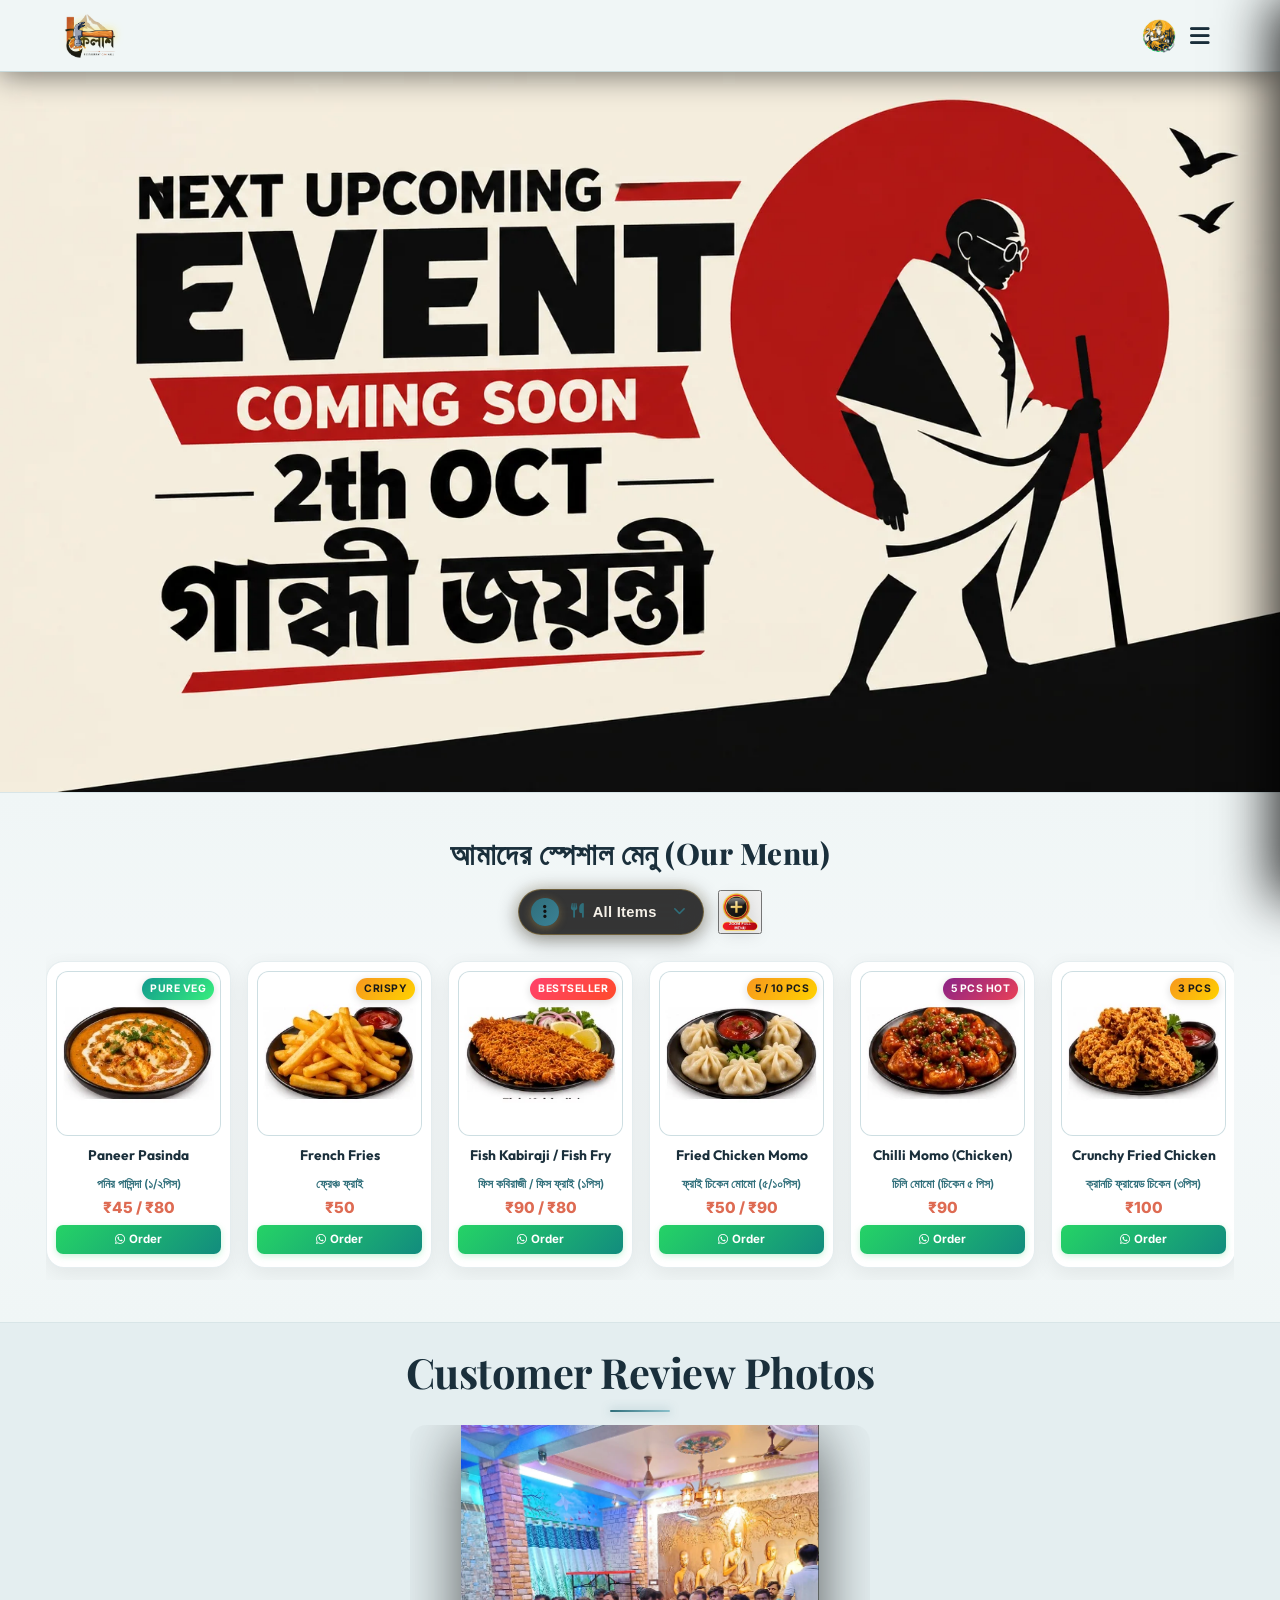
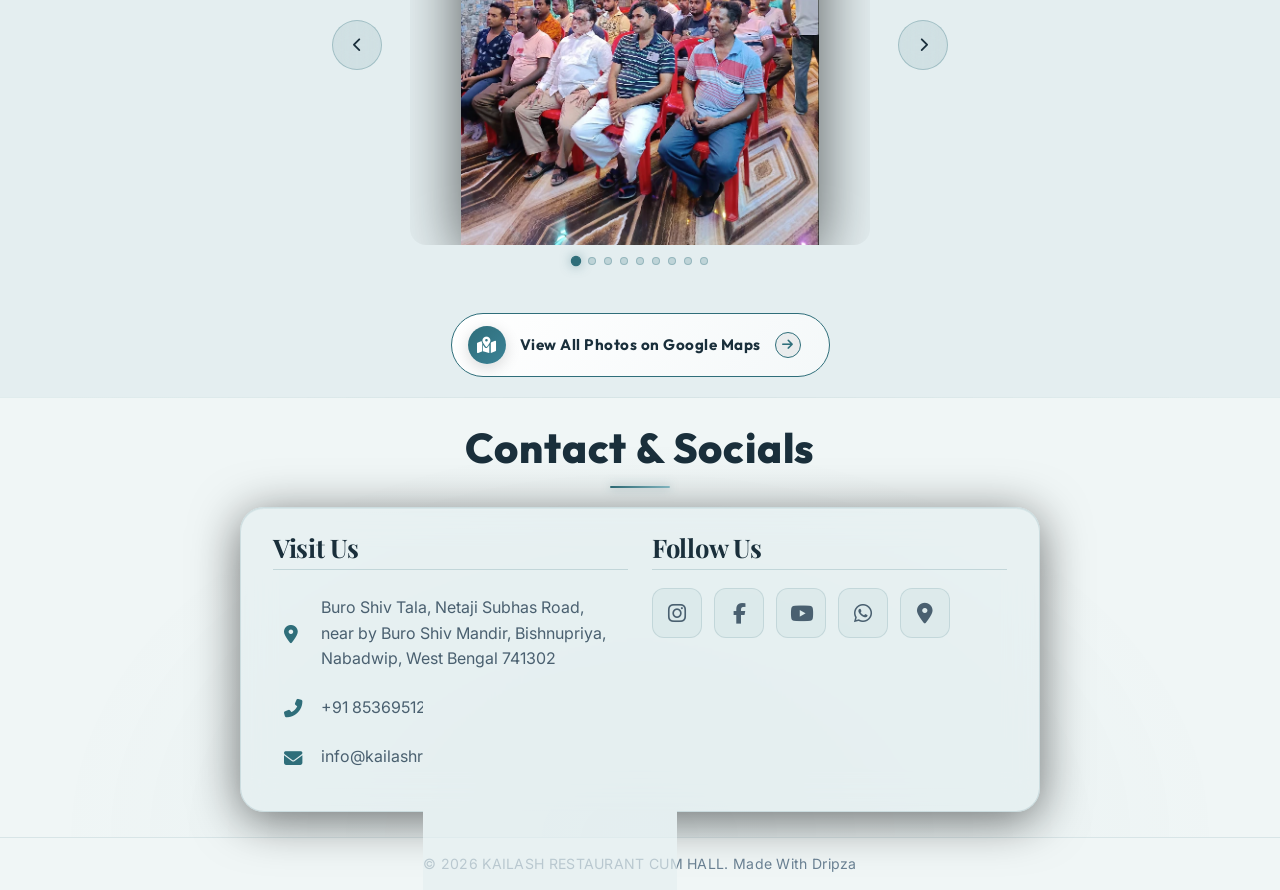
==== commit c591b68b: "Add clear search button in menu popup" ====
--- a/index.html
+++ b/index.html
@@ -651,38 +651,95 @@
 
                 <!-- Search Bar & Category Filter Tabs -->
                 <div class="menu-control-bar">
+                    
+
+                    <!-- Modal Category Filter Dropdown (Three-Dot Filter Menu) -->
+                    <div class="menu-filter-dropdown-wrapper" id="modal-menu-filter-dropdown-wrapper">
+            <button type="button" class="menu-filter-dots-btn" id="modal-menu-filter-dots-btn" aria-expanded="false" aria-haspopup="true" title="Filter Menu">
+                <span class="three-dots-icon-box">
+                    <i class="fas fa-ellipsis-v"></i>
+                </span>
+                <span class="current-filter-label" id="modal-current-filter-label">
+                    <i class="fas fa-utensils"></i>
+                    <span>All Items</span>
+                </span>
+                <i class="fas fa-chevron-down filter-dropdown-arrow"></i>
+            </button>
+
+            <!-- Dropdown List of Category Filter Options -->
+            <div class="menu-filter-dropdown-menu" id="modal-menu-filter-dropdown-menu">
+                <div class="menu-filter-dropdown-header">
+                    <span><i class="fas fa-filter"></i> Filter Category</span>
+                </div>
+                <div class="menu-filter-dropdown-list">
+                    <button type="button" class="menu-tab-btn active" data-category="all">
+                        <span class="tab-btn-content">
+                            <i class="fas fa-utensils tab-icon"></i>
+                            <span class="tab-title">All Items</span>
+                        </span>
+                        <i class="fas fa-check active-indicator-icon"></i>
+                    </button>
+                    <button type="button" class="menu-tab-btn" data-category="starter-snacks">
+                        <span class="tab-btn-content">
+                            <i class="fas fa-drumstick-bite tab-icon"></i>
+                            <span class="tab-title">Starters & Snacks</span>
+                        </span>
+                        <i class="fas fa-check active-indicator-icon"></i>
+                    </button>
+                    <button type="button" class="menu-tab-btn" data-category="rolls-moglai">
+                        <span class="tab-btn-content">
+                            <i class="fas fa-scroll tab-icon"></i>
+                            <span class="tab-title">Rolls & Moglai</span>
+                        </span>
+                        <i class="fas fa-check active-indicator-icon"></i>
+                    </button>
+                    <button type="button" class="menu-tab-btn" data-category="chow-rice">
+                        <span class="tab-btn-content">
+                            <i class="fas fa-bowl-rice tab-icon"></i>
+                            <span class="tab-title">Chowmein & Rice</span>
+                        </span>
+                        <i class="fas fa-check active-indicator-icon"></i>
+                    </button>
+                    <button type="button" class="menu-tab-btn" data-category="main-course">
+                        <span class="tab-btn-content">
+                            <i class="fas fa-bowl-food tab-icon"></i>
+                            <span class="tab-title">Main Course</span>
+                        </span>
+                        <i class="fas fa-check active-indicator-icon"></i>
+                    </button>
+                    <button type="button" class="menu-tab-btn" data-category="biryani-pulao">
+                        <span class="tab-btn-content">
+                            <i class="fas fa-fire-burner tab-icon"></i>
+                            <span class="tab-title">Biryani & Pulao</span>
+                        </span>
+                        <i class="fas fa-check active-indicator-icon"></i>
+                    </button>
+                    <button type="button" class="menu-tab-btn" data-category="roti-breads">
+                        <span class="tab-btn-content">
+                            <i class="fas fa-bread-slice tab-icon"></i>
+                            <span class="tab-title">Roti & Breads</span>
+                        </span>
+                        <i class="fas fa-check active-indicator-icon"></i>
+                    </button>
+                    <button type="button" class="menu-tab-btn" data-category="pizza">
+                        <span class="tab-btn-content">
+                            <i class="fas fa-pizza-slice tab-icon"></i>
+                            <span class="tab-title">Pizza</span>
+                        </span>
+                        <i class="fas fa-check active-indicator-icon"></i>
+                    </button>
+                </div>
+            </div>
+                </div>
+
                     <div class="search-box-wrapper">
                         <i class="fas fa-search"></i>
                         <input type="text" id="modal-menu-search-input" placeholder="খাবারের নাম লিখে খুঁজুন (Search dishes...)" autocomplete="off">
-                    </div>
-
-                    <div class="menu-category-tabs" id="modal-menu-category-tabs">
-                        <button class="menu-tab-btn active" data-category="all">
-                            <i class="fas fa-utensils"></i> All Items
+                        <button type="button" id="modal-menu-search-clear" class="search-clear-btn" aria-label="Clear search" title="à¦®à§à¦›à§‡ à¦«à§‡à¦²à§à¦¨ (Clear)">
+                            <i class="fas fa-times"></i>
                         </button>
-                        <button class="menu-tab-btn" data-category="starter-snacks">
-                            <i class="fas fa-drumstick-bite"></i> Starters & Snacks
-                        </button>
-                        <button class="menu-tab-btn" data-category="rolls-moglai">
-                            <i class="fas fa-scroll"></i> Rolls & Moglai
-                        </button>
-                        <button class="menu-tab-btn" data-category="chow-rice">
-                            <i class="fas fa-bowl-rice"></i> Chowmein & Rice
-                        </button>
-                        <button class="menu-tab-btn" data-category="main-course">
-                            <i class="fas fa-bowl-food"></i> Main Course
-                        </button>
-                        <button class="menu-tab-btn" data-category="biryani-pulao">
-                            <i class="fas fa-fire-burner"></i> Biryani & Pulao
-                        </button>
-                        <button class="menu-tab-btn" data-category="roti-breads">
-                            <i class="fas fa-bread-slice"></i> Roti & Breads
-                        </button>
-                        <button class="menu-tab-btn" data-category="pizza">
-                            <i class="fas fa-pizza-slice"></i> Pizza
-                        </button>
-                    </div>
-                </div>
+                    </div>
+            </div>
             </div>
 
             <div class="full-menu-modal-body">
--- a/styles.css
+++ b/styles.css
@@ -1,4 +1,4 @@
-/* ============================================================
+﻿/* ============================================================
    KAILASH RESTAURANT — Premium Modern Theme
    ============================================================ */
 
@@ -3354,28 +3354,28 @@
 }
 
 .full-menu-modal-header {
-    padding: 10px 24px;
+    padding: 9px 20px;
     display: flex;
     align-items: center;
     justify-content: space-between;
-    border-bottom: 1px solid rgba(255, 255, 255, 0.06);
+    border-bottom: 1px solid rgba(255, 255, 255, 0.08);
 }
 
 .full-menu-modal-header-left {
     display: flex;
     align-items: center;
-    gap: 14px;
+    gap: 12px;
 }
 
 .menu-modal-close-btn {
     display: inline-flex;
     align-items: center;
-    gap: 7px;
+    gap: 6px;
     background: rgba(201, 162, 75, 0.15);
     border: 1px solid var(--accent-gold);
     color: var(--accent-gold);
-    padding: 6px 16px;
-    border-radius: 25px;
+    padding: 6px 14px;
+    border-radius: 20px;
     font-weight: 700;
     font-size: 0.86rem;
     cursor: pointer;
@@ -3391,7 +3391,7 @@
 
 .full-menu-modal-title {
     font-family: 'Playfair Display', 'Tiro Bangla', serif;
-    font-size: 1.2rem;
+    font-size: 1.22rem;
     font-weight: 700;
     color: var(--text-primary, #ffffff);
 }
@@ -3413,8 +3413,8 @@
     background: rgba(201, 162, 75, 0.15);
     border: 1px solid var(--accent-gold);
     color: var(--accent-gold);
-    padding: 6px 14px;
-    border-radius: 25px;
+    padding: 6px 13px;
+    border-radius: 20px;
     text-decoration: none;
     font-weight: 700;
     font-size: 0.84rem;
@@ -3433,10 +3433,10 @@
     background: linear-gradient(135deg, var(--accent-gold), var(--accent-amber));
     color: #ffffff !important;
     padding: 6px 15px;
-    border-radius: 25px;
+    border-radius: 20px;
     text-decoration: none;
     font-weight: 700;
-    font-size: 0.84rem;
+    font-size: 0.85rem;
     transition: all 0.3s ease;
 }
 
@@ -3449,13 +3449,13 @@
     display: inline-flex;
     align-items: center;
     justify-content: center;
-    width: 36px;
-    height: 36px;
+    width: 34px;
+    height: 34px;
     border-radius: 50%;
     background: var(--bg-card, rgba(255, 255, 255, 0.1));
     border: 1px solid var(--glass-border, rgba(255, 255, 255, 0.2));
     color: var(--text-primary, #ffffff);
-    font-size: 1rem;
+    font-size: 0.95rem;
     cursor: pointer;
     transition: all 0.3s ease;
 }
@@ -3473,20 +3473,20 @@
     overscroll-behavior: contain;
     overflow-y: auto;
     -webkit-overflow-scrolling: touch;
-    padding: 4px 0 60px;
+    padding: 4px 0 50px;
     background: var(--bg-deep, #0d0d0d);
 }
 
 /* Modal Hero */
 .full-menu-modal-top-section .full-menu-hero {
     text-align: center;
-    padding: 20px 20px 10px;
+    padding: 12px 18px 6px;
 }
 
 .full-menu-modal-top-section .full-menu-hero h1 {
     font-family: 'Playfair Display', 'Tiro Bangla', serif;
-    font-size: 2.1rem;
-    font-weight: 800;
+    font-size: 1.45rem;
+    font-weight: 700;
     color: var(--text-primary, #ffffff);
     margin-bottom: 0;
     line-height: 1.25;
@@ -3495,34 +3495,48 @@
 .full-menu-modal-top-section .full-menu-hero h1 .bengali-heading {
     color: var(--accent-gold);
     display: inline-block;
-    font-size: 1.65rem;
-    margin-left: 12px;
+    font-size: 1.2rem;
+    margin-left: 10px;
     font-family: 'Tiro Bangla', serif;
-    font-weight: 700;
-}
-
-/* Modal Controls */
+    font-weight: 600;
+}
+
+/* Modal Controls inside Top Section */
 .full-menu-modal-top-section .menu-control-bar {
     max-width: 950px;
     margin: 0 auto;
-    padding: 8px 20px 4px;
-}
-
-.full-menu-modal-top-section .menu-category-tabs {
-    margin-bottom: 0 !important;
-    padding-bottom: 2px !important;
+    padding: 8px 20px 10px;
+    display: flex;
+    align-items: center;
+    justify-content: space-between;
+    gap: 12px;
+}
+
+.full-menu-modal-top-section .menu-filter-dropdown-wrapper {
+    margin: 0 !important;
+    flex-shrink: 0;
+}
+
+.full-menu-modal-top-section .menu-filter-dropdown-menu {
+    left: 0;
+    transform: translateX(0) translateY(-10px) scale(0.96);
+}
+
+.full-menu-modal-top-section .menu-filter-dropdown-wrapper.open .menu-filter-dropdown-menu {
+    transform: translateX(0) translateY(0) scale(1);
 }
 
 .full-menu-modal-top-section .search-box-wrapper {
     position: relative;
-    margin-bottom: 14px;
-}
-
+    margin-bottom: 0 !important;
+    flex: 1;
+    min-width: 0;
+}
 .full-menu-modal-top-section .search-box-wrapper input {
     width: 100%;
     background: var(--bg-card, rgba(24, 24, 24, 0.96));
     border: 1.5px solid var(--glass-border, rgba(201, 162, 75, 0.35));
-    padding: 12px 20px 12px 48px;
+    padding: 12px 42px 12px 48px;
     border-radius: 30px;
     color: var(--text-primary, #ffffff);
     font-size: 0.98rem;
@@ -3542,13 +3556,56 @@
     background: var(--bg-card);
 }
 
-.full-menu-modal-top-section .search-box-wrapper i {
+.full-menu-modal-top-section .search-box-wrapper > i.fa-search,
+.full-menu-modal-top-section .search-box-wrapper > i.search-icon {
     position: absolute;
     left: 18px;
     top: 50%;
     transform: translateY(-50%);
     color: var(--accent-gold);
     font-size: 1.1rem;
+    pointer-events: none;
+}
+
+.full-menu-modal-top-section .search-box-wrapper .search-clear-btn {
+    position: absolute;
+    right: 12px;
+    top: 50%;
+    transform: translateY(-50%);
+    width: 26px;
+    height: 26px;
+    border-radius: 50%;
+    background: rgba(255, 255, 255, 0.12);
+    border: 1px solid rgba(201, 162, 75, 0.3);
+    color: var(--accent-gold, #c9a24b);
+    cursor: pointer;
+    display: none;
+    align-items: center;
+    justify-content: center;
+    padding: 0;
+    transition: all 0.25s ease;
+    z-index: 3;
+}
+
+.full-menu-modal-top-section .search-box-wrapper .search-clear-btn.visible {
+    display: flex;
+}
+
+.full-menu-modal-top-section .search-box-wrapper .search-clear-btn:hover {
+    background: var(--accent-gold, #c9a24b);
+    color: #000000;
+    border-color: var(--accent-gold, #c9a24b);
+    transform: translateY(-50%) scale(1.1);
+    box-shadow: 0 0 10px rgba(201, 162, 75, 0.4);
+}
+
+.full-menu-modal-top-section .search-box-wrapper .search-clear-btn i {
+    position: static;
+    transform: none;
+    font-size: 0.78rem;
+    color: inherit;
+    pointer-events: none;
+    line-height: 1;
 }
 
 /* Compact Grid inside Modal */
@@ -3601,13 +3658,13 @@
 /* Modal Responsive */
 @media (max-width: 768px) {
     .full-menu-modal-header {
-        padding: 8px 12px;
+        padding: 7px 12px;
     }
     .menu-modal-close-btn span {
         display: none;
     }
     .full-menu-modal-title {
-        font-size: 1rem;
+        font-size: 1.08rem;
     }
     .menu-modal-timing-btn span {
         display: none;
@@ -3615,17 +3672,42 @@
     .menu-modal-call-btn span {
         display: none;
     }
-    .full-menu-modal-top-section .full-menu-hero h1 {
-        font-size: 1.55rem;
-    }
-    .full-menu-modal-top-section .full-menu-hero h1 .bengali-heading {
-        font-size: 1.25rem;
-        display: block;
-        margin-left: 0;
-        margin-top: 4px;
+    .full-menu-modal-top-section .full-menu-hero {
+        padding: 6px 10px 4px;
     }
     .full-menu-modal-top-section .menu-control-bar {
-        padding: 6px 12px 2px;
+        padding: 6px 12px 8px;
+        gap: 8px;
+    }
+    .full-menu-modal-top-section .menu-filter-dots-btn {
+        padding: 6px 11px 6px 8px;
+        font-size: 0.8rem;
+        gap: 6px;
+    }
+    .full-menu-modal-top-section .menu-filter-dots-btn .three-dots-icon-box {
+        width: 22px;
+        height: 22px;
+        font-size: 0.75rem;
+    }
+    .full-menu-modal-top-section .search-box-wrapper {
+        margin-bottom: 0 !important;
+    }
+    .full-menu-modal-top-section .search-box-wrapper input {
+        padding: 8px 32px 8px 34px;
+        font-size: 0.84rem;
+    }
+    .full-menu-modal-top-section .search-box-wrapper > i.fa-search,
+    .full-menu-modal-top-section .search-box-wrapper > i.search-icon {
+        left: 11px;
+        font-size: 0.85rem;
+    }
+    .full-menu-modal-top-section .search-box-wrapper .search-clear-btn {
+        right: 8px;
+        width: 22px;
+        height: 22px;
+    }
+    .full-menu-modal-top-section .search-box-wrapper .search-clear-btn i {
+        font-size: 0.68rem;
     }
     .full-menu-modal-top-section .menu-category-tabs {
         margin-bottom: 0 !important;
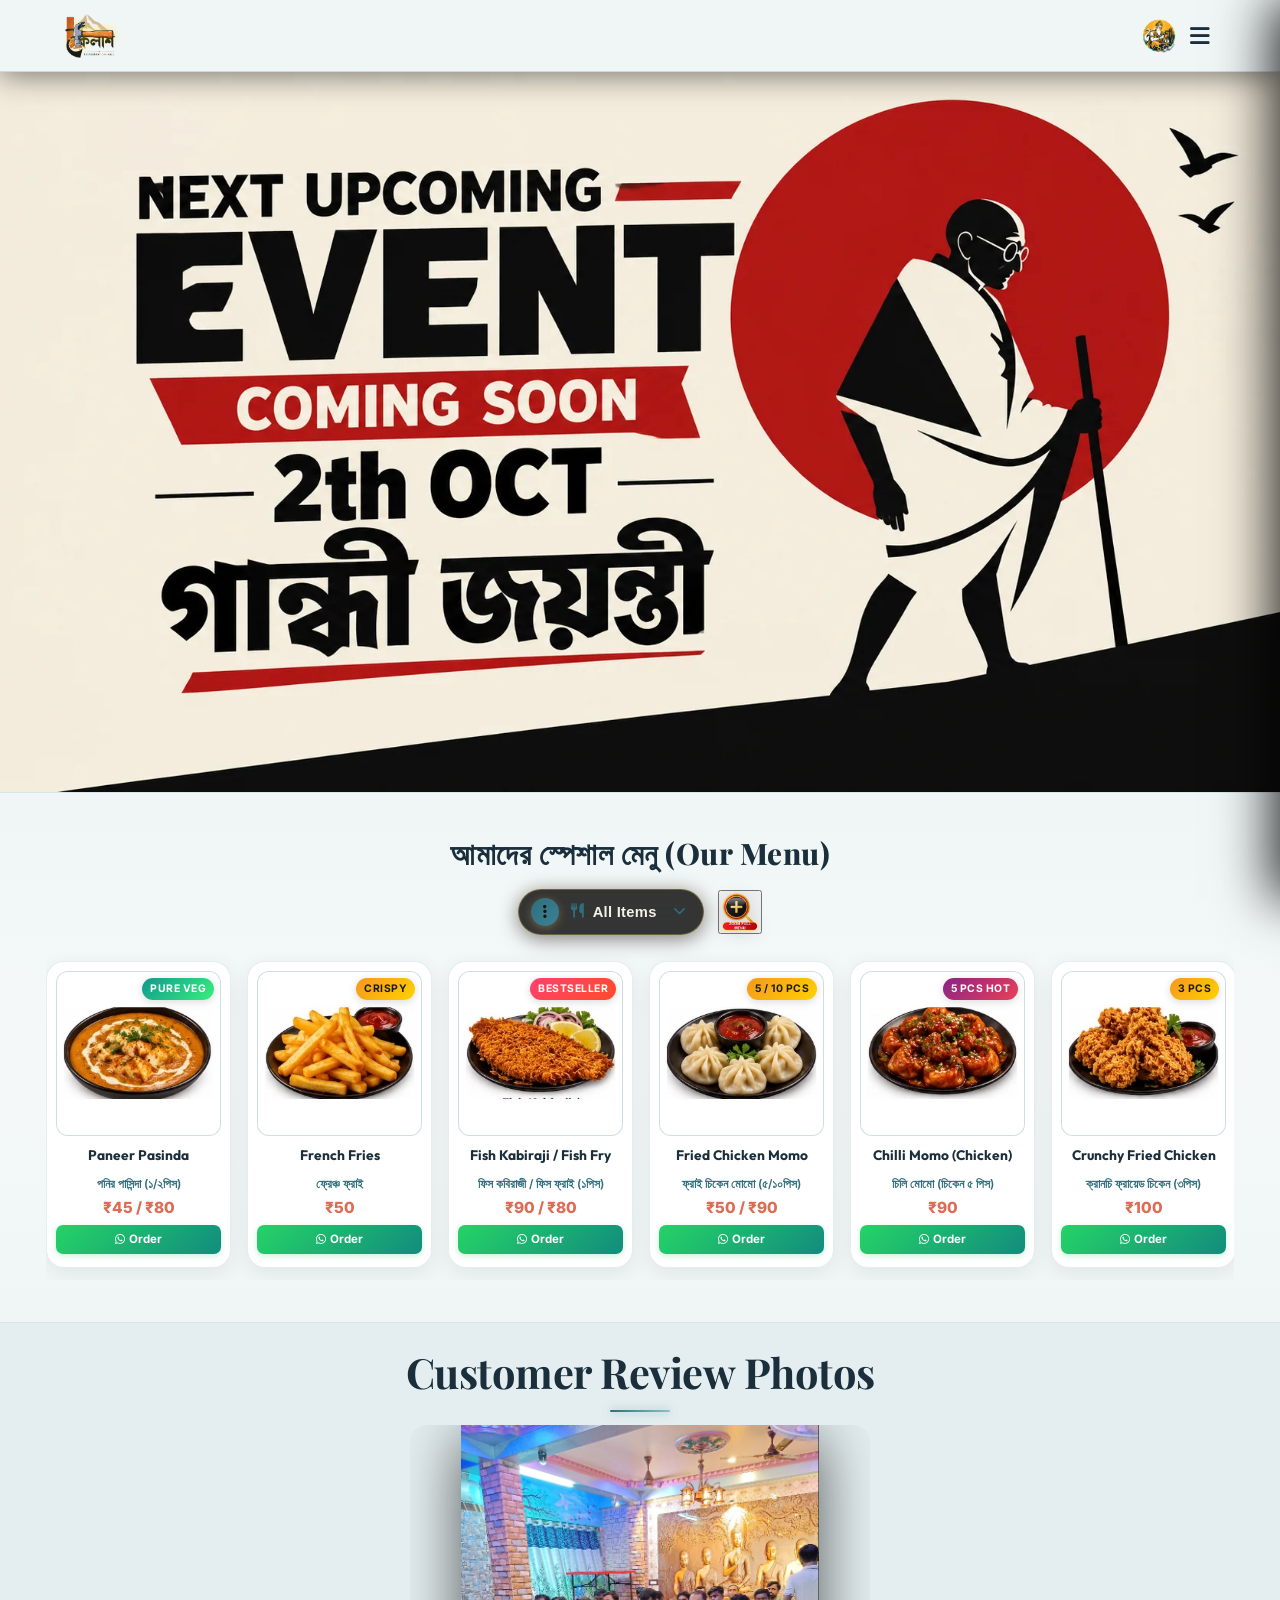
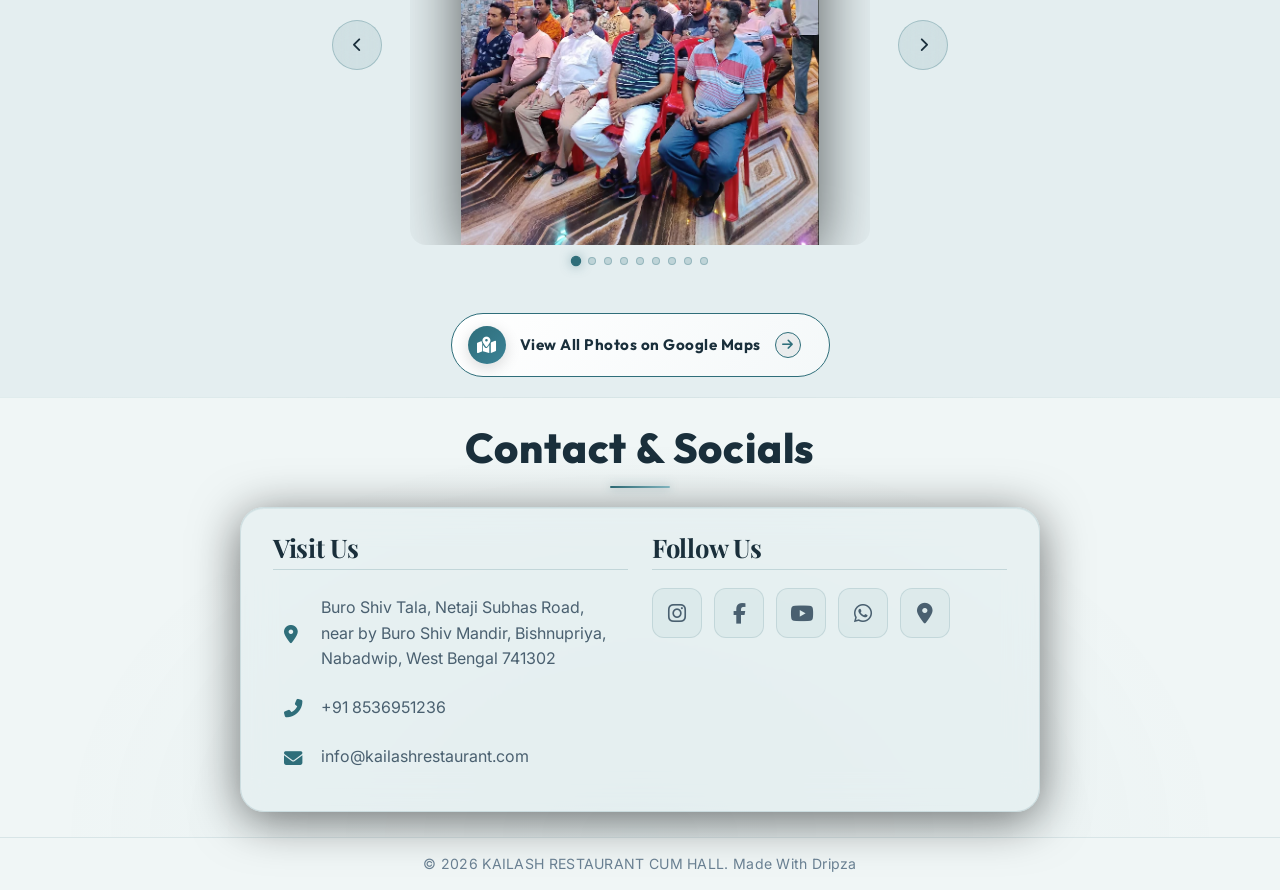
==== commit 03156f6b: "Update search input keypad dismiss on enter" ====
--- a/index.html
+++ b/index.html
@@ -734,7 +734,7 @@
 
                     <div class="search-box-wrapper">
                         <i class="fas fa-search"></i>
-                        <input type="text" id="modal-menu-search-input" placeholder="খাবারের নাম লিখে খুঁজুন (Search dishes...)" autocomplete="off">
+                        <input type="text" id="modal-menu-search-input" placeholder="খাবারের নাম লিখে খুঁজুন (Search dishes...)" autocomplete="off" enterkeyhint="search">
                         <button type="button" id="modal-menu-search-clear" class="search-clear-btn" aria-label="Clear search" title="à¦®à§à¦›à§‡ à¦«à§‡à¦²à§à¦¨ (Clear)">
                             <i class="fas fa-times"></i>
                         </button>
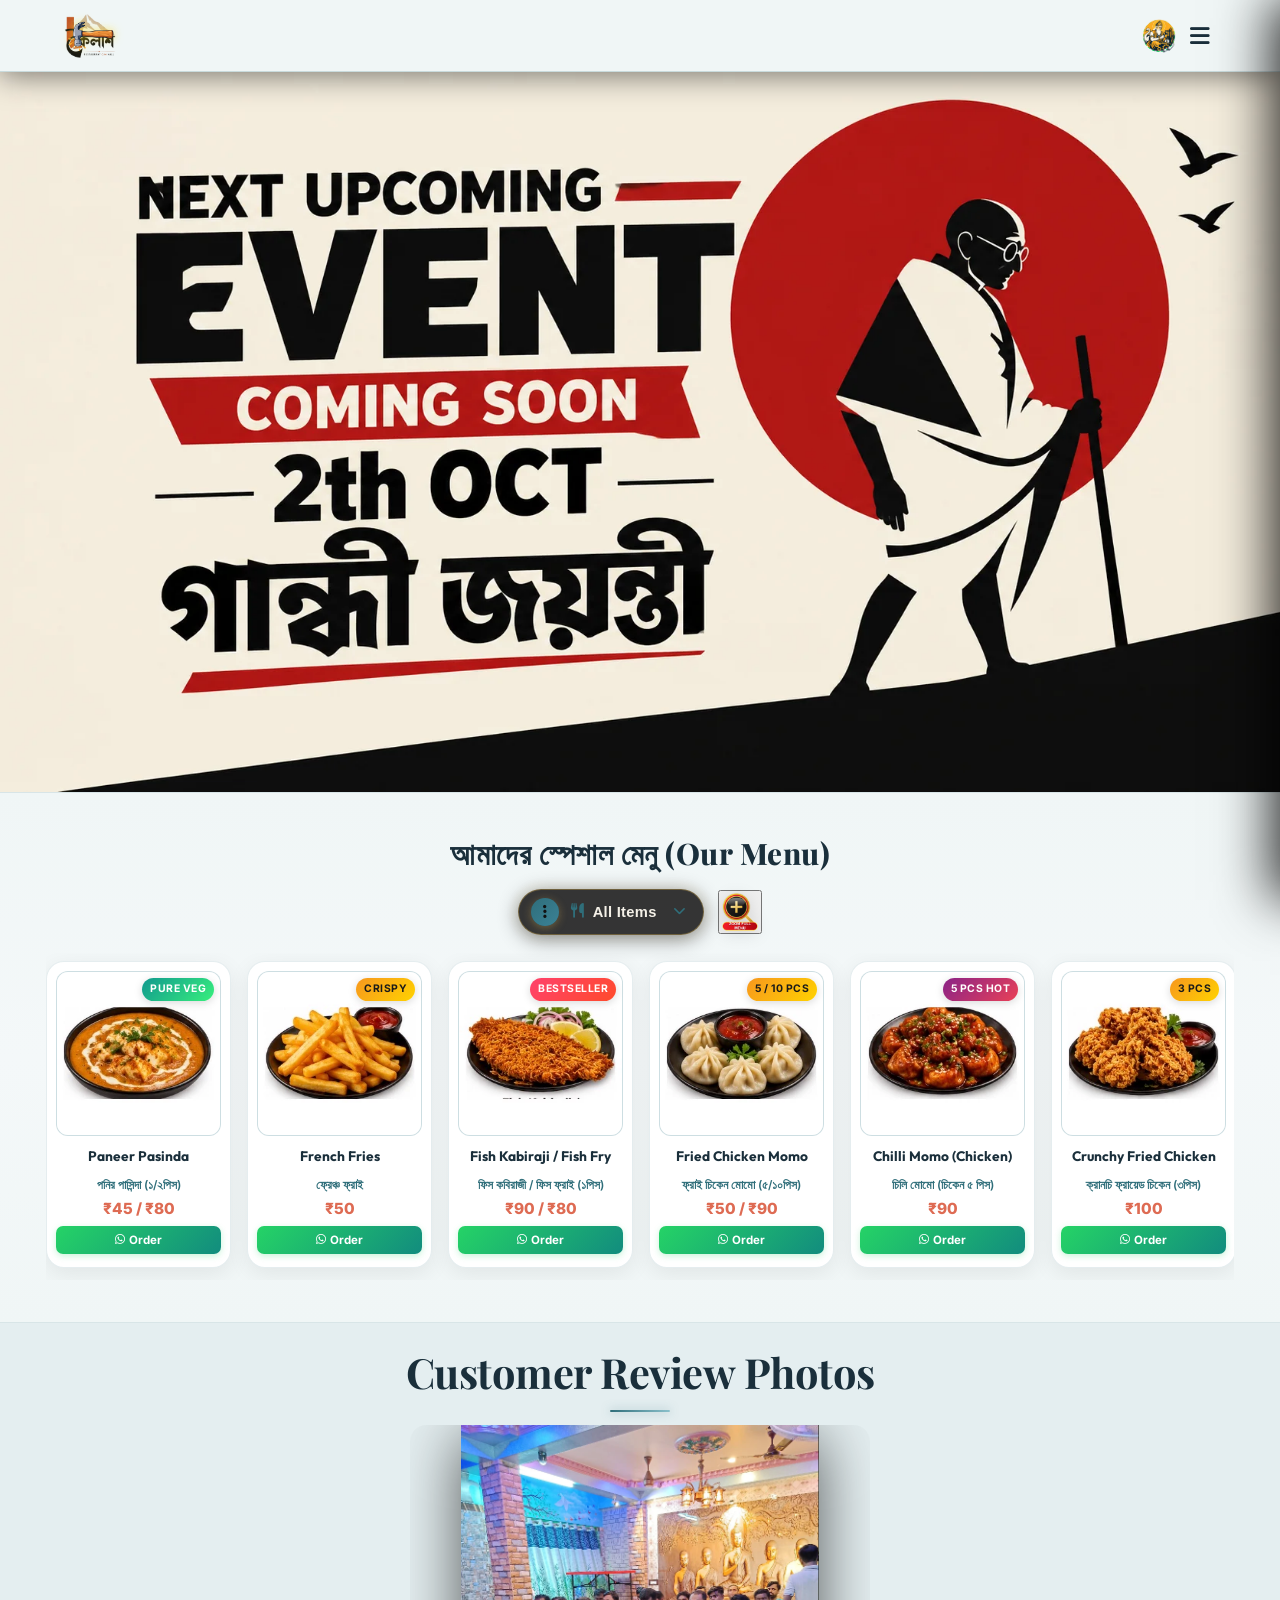
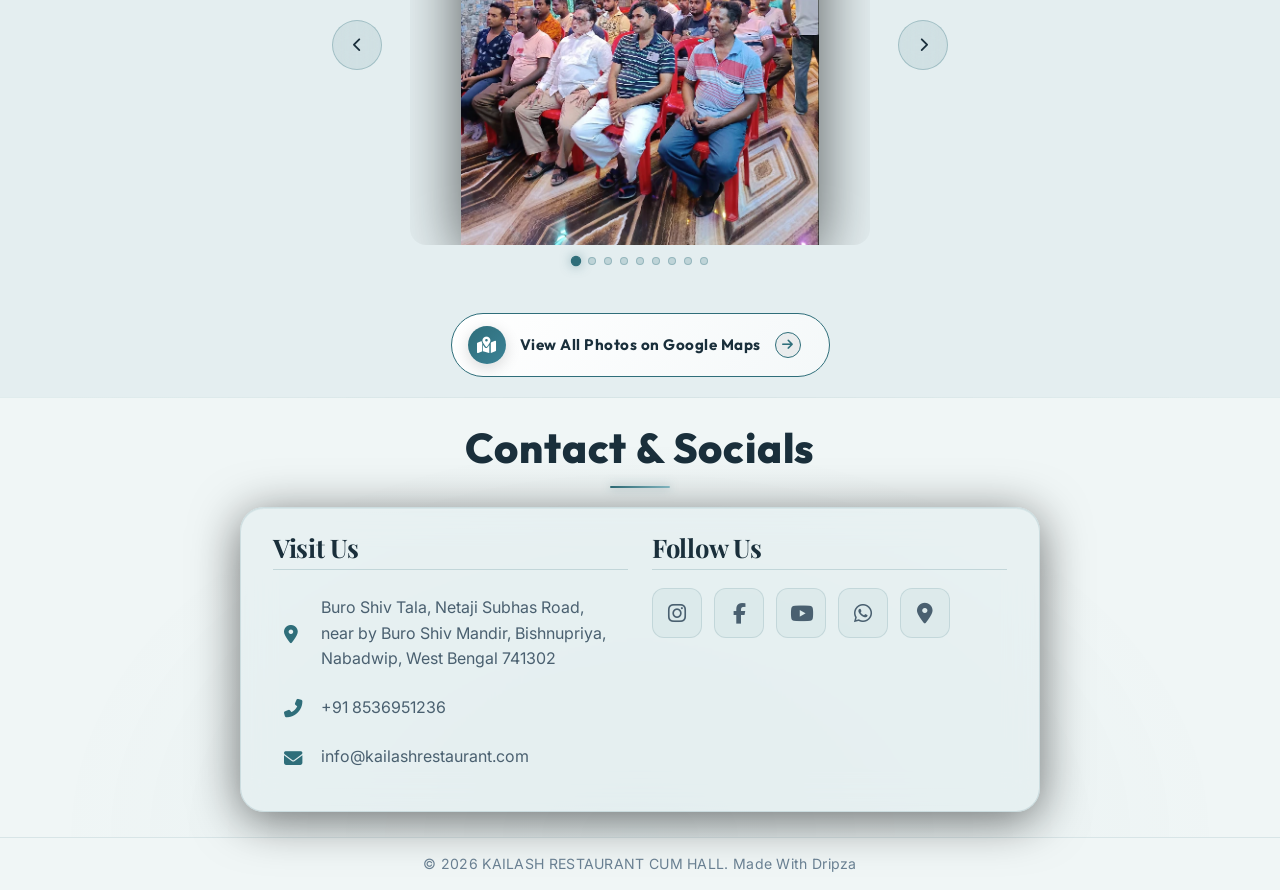
==== commit 07bdd059: "perf: smooth scroll - passive listeners, momentum drag, remove backdrop-filter, pause animation on s" ====
--- a/index.html
+++ b/index.html
@@ -1169,6 +1169,6 @@
         </div>
     </div>
 
-    <script src="script.js"></script>
+    <script src="script.js?v=1.4"></script>
 </body>
 </html>
--- a/styles.css
+++ b/styles.css
@@ -2706,8 +2706,6 @@
     font-size: 0.92rem;
     font-weight: 600;
     cursor: pointer;
-    backdrop-filter: blur(12px);
-    -webkit-backdrop-filter: blur(12px);
     box-shadow: 0 4px 20px rgba(0, 0, 0, 0.45), 0 0 15px rgba(201, 162, 75, 0.15);
     transition: all 0.3s cubic-bezier(0.25, 0.8, 0.25, 1);
     user-select: none;
@@ -2829,6 +2827,9 @@
     padding-right: 4px;
     scrollbar-width: thin;
     scrollbar-color: rgba(201, 162, 75, 0.6) rgba(255, 255, 255, 0.05);
+    will-change: scroll-position;
+    transform: translateZ(0);
+    -webkit-transform: translateZ(0);
 }
 
 .menu-filter-dropdown-list::-webkit-scrollbar {
@@ -2988,7 +2989,7 @@
     overflow-x: auto;
     overflow-y: hidden;
     scroll-behavior: smooth;
-    scroll-snap-type: x mandatory;
+    scroll-snap-type: x proximity;
     -webkit-overflow-scrolling: touch;
     padding: 8px 6px 12px;
     width: 100%;
@@ -3029,12 +3030,12 @@
     padding: 9px 9px 7px 9px;
     text-align: center;
     box-shadow: 0 6px 22px rgba(0, 0, 0, 0.07) !important;
-    backdrop-filter: blur(12px);
-    -webkit-backdrop-filter: blur(12px);
     transition: transform 0.35s cubic-bezier(0.2, 0.8, 0.2, 1), border-color 0.35s ease, box-shadow 0.35s ease;
     animation: floatMenuItem 4.5s ease-in-out infinite alternate;
     user-select: none;
     position: relative;
+    will-change: transform;
+    contain: layout style;
 }
 
 .food-menu-card:nth-child(even) { animation-delay: 0.8s; }
@@ -3316,8 +3317,6 @@
     position: absolute;
     inset: 0;
     background: rgba(0, 0, 0, 0.72);
-    backdrop-filter: blur(12px);
-    -webkit-backdrop-filter: blur(12px);
 }
 
 .full-menu-modal-container {
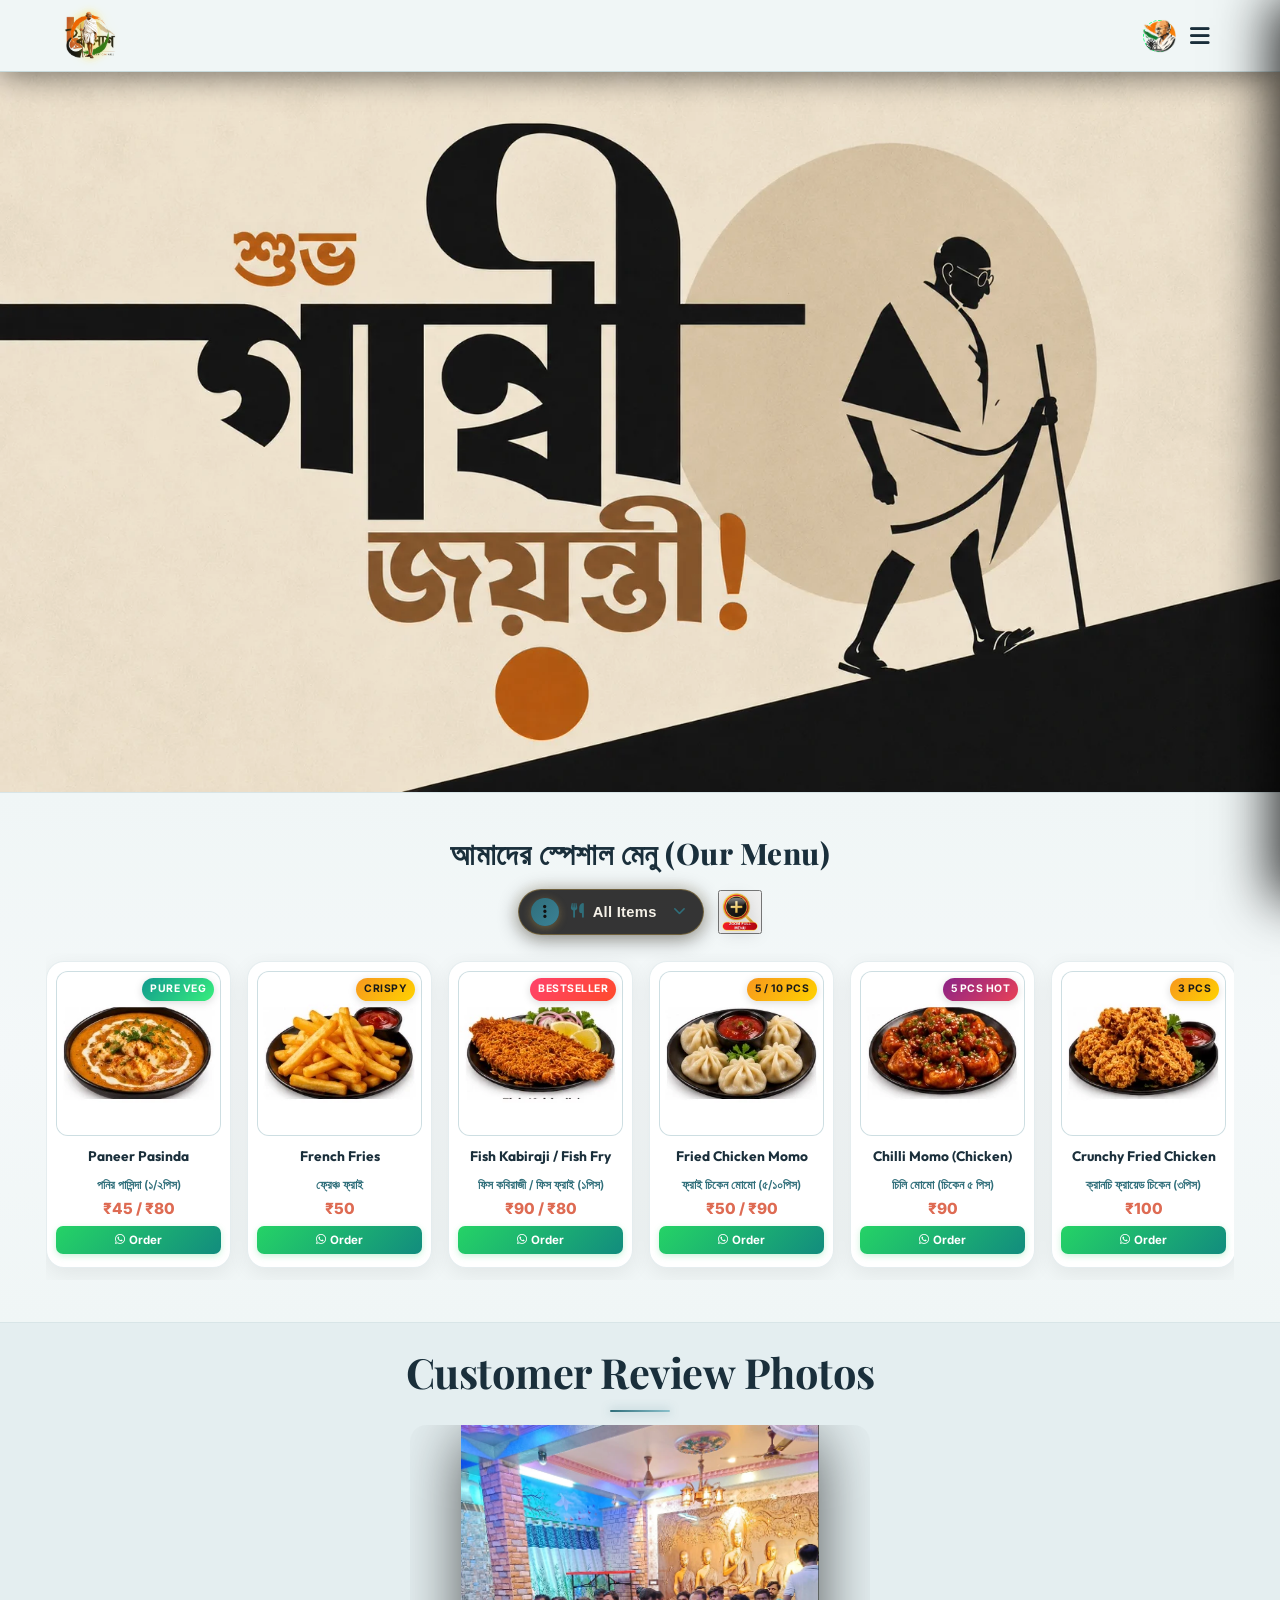
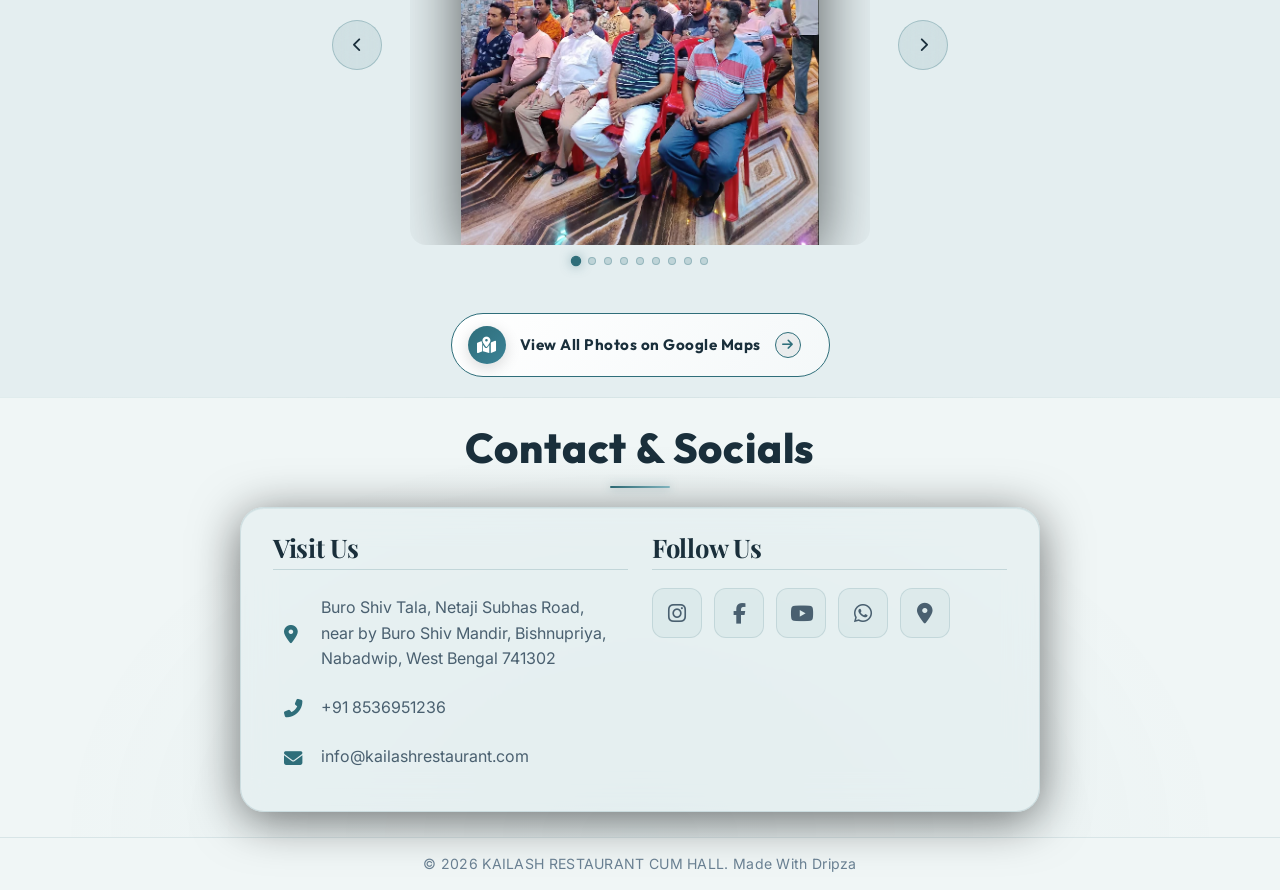
==== commit 65576378: "update: add Gandhi Jayanti assets and update header" ====
--- a/index.html
+++ b/index.html
@@ -24,13 +24,13 @@
         <div class="logo-container">
             <img src="assets/kailash_restaurant_logo.webp" alt="KAILASH RESTAURANT CUM HALL Logo" class="logo-brand-img">
             <div class="logo-text-wrapper">
-                <span class="animated-football-header" title="Ganesh Chaturthi Special">
-                    <img src="assets/ganesh_run_icon.webp" alt="Ganesh Run Icon" style="object-fit: contain; filter: drop-shadow(0 0 5px rgba(255, 215, 0, 0.6));">
+                <span class="animated-football-header" title="Gandhi Jayanti Special">
+                    <img src="assets/gandhi_jayanti_run_icon.webp" alt="Gandhi Jayanti Run Icon" style="object-fit: contain; filter: drop-shadow(0 0 5px rgba(255, 215, 0, 0.6));">
                 </span>
                 <span class="logo-text">KAILASH RESTAURANT CUM HALL</span>
             </div>
         </div>
-        <span class="rath-yatra-header-text">শুভ বিশ্বকর্মা পূজা!</span>
+        <span class="rath-yatra-header-text">শুভ গান্ধী জয়ন্তী!</span>
         <ul class="nav-links">
             <li><a href="#home">Home</a></li>
             <li><a href="#menu">Menu</a></li>
@@ -39,10 +39,10 @@
         </ul>
         <div class="navbar-actions">
             <!-- Rakhi Purnima Button for Poster -->
-            <button class="fifa-btn" id="open-promo-modal-direct-btn" title="Show Ganesh Chaturthi Special Poster">
+            <button class="fifa-btn" id="open-promo-modal-direct-btn" title="Show Gandhi Jayanti Special Poster">
                 <div class="fifa-container">
                     <div class="fifa-magic-ring"></div>
-                    <img src="assets/ganesh_icon.webp" alt="Ganesh Special" class="fifa-svg" style="object-fit: contain;">
+                    <img src="assets/gandhi_jayanti_icon.webp" alt="Gandhi Jayanti Special" class="fifa-svg" style="object-fit: contain;">
                 </div>
             </button>
             
@@ -55,7 +55,7 @@
     <!-- Hero Section -->
     <section id="home" class="hero">
                 <div class="hero-bg banner-box">
-            <img src="assets/aj_restaurant_banner_1.webp" alt="AJ Restaurant & Cafe Banner" class="active">
+            <img src="assets/gandhi_jayanti_banner_1.webp" alt="Gandhi Jayanti Banner" class="active">
             <img src="assets/hero_banner_1.webp" alt="KAILASH RESTAURANT Banner 1">
             <img src="assets/hero_banner_2.webp" alt="KAILASH RESTAURANT Banner 2">
             <img src="assets/hero_banner_3.webp" alt="KAILASH RESTAURANT Banner 3">
--- a/styles.css
+++ b/styles.css
@@ -2991,6 +2991,7 @@
     scroll-behavior: smooth;
     scroll-snap-type: x proximity;
     -webkit-overflow-scrolling: touch;
+    touch-action: pan-x pan-y;
     padding: 8px 6px 12px;
     width: 100%;
     cursor: grab;
@@ -4123,3 +4124,10 @@
         font-size: 0.7rem;
     }
 }
+
+/* Mobile touch vertical page scroll compatibility */
+.main-menu-scroll-wrapper,
+.main-menu-scroll-track,
+.main-menu-scroll-track .food-menu-card {
+    touch-action: pan-x pan-y !important;
+}
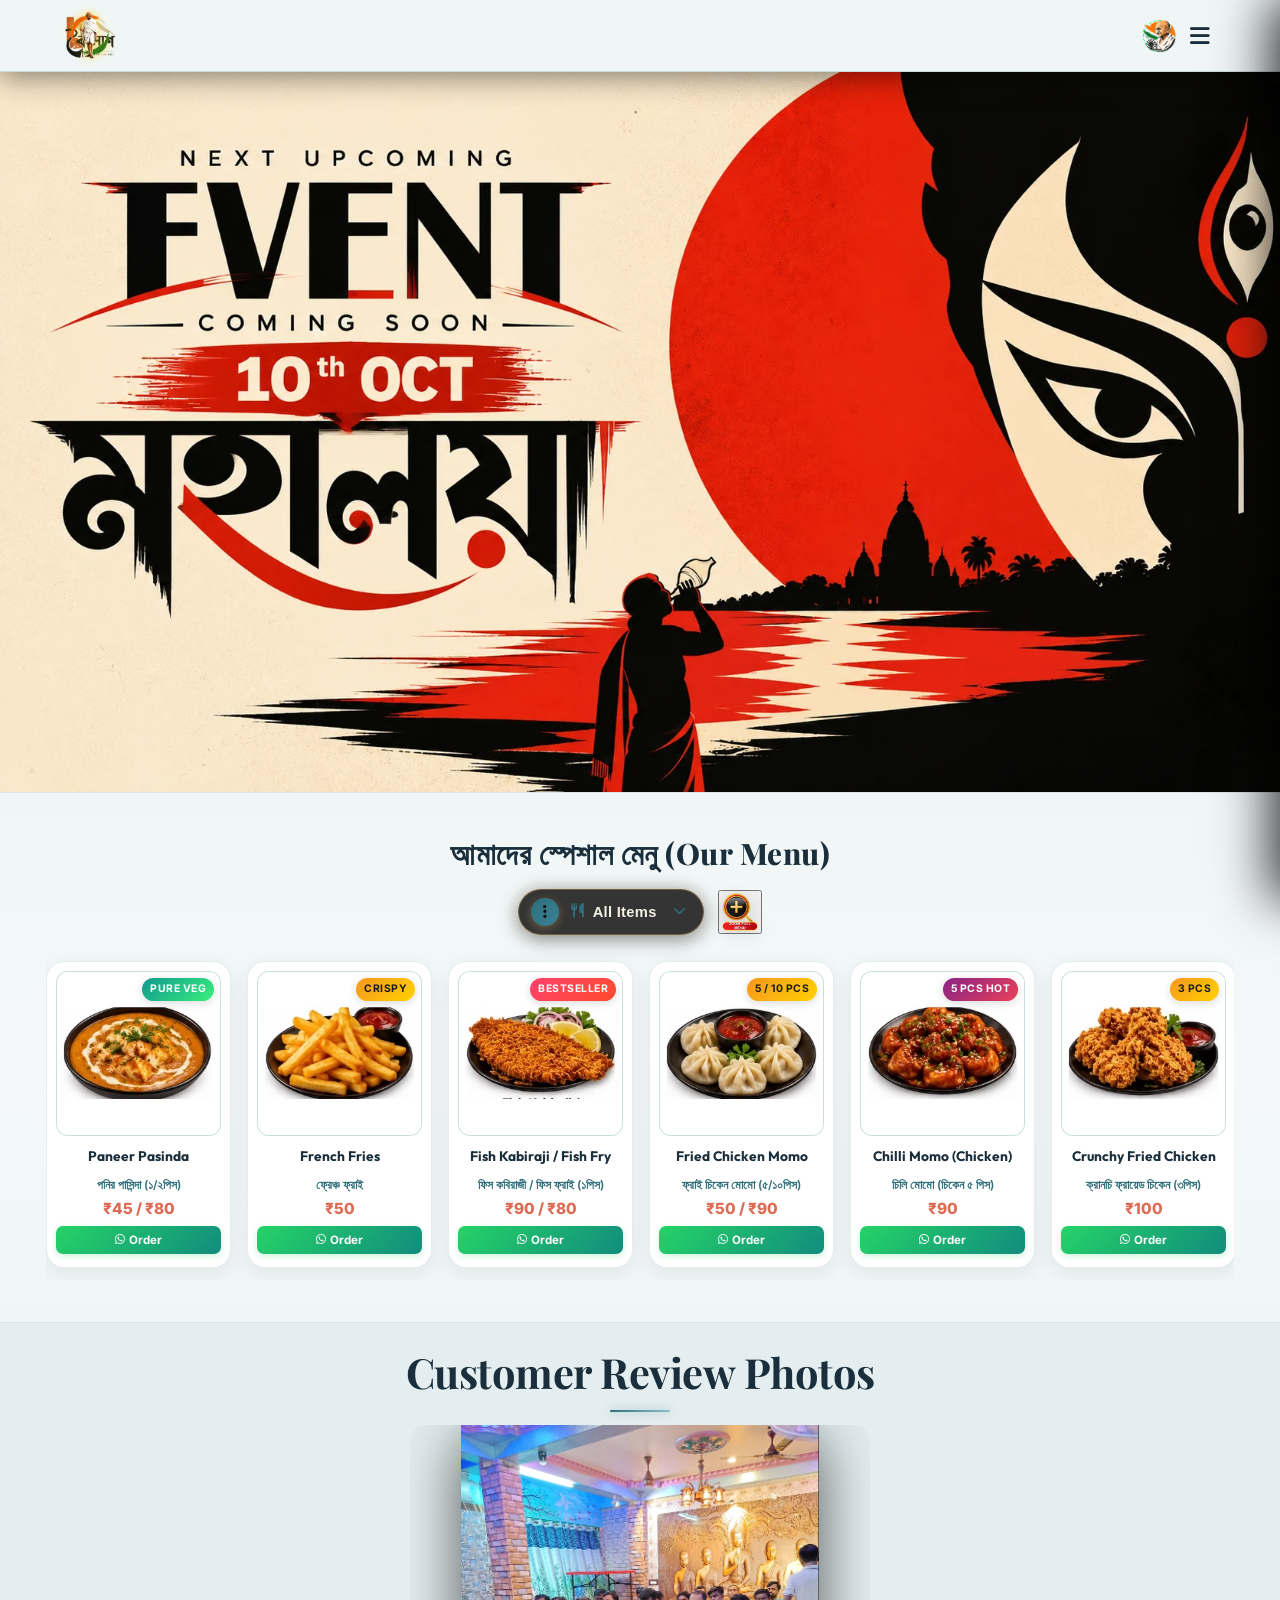
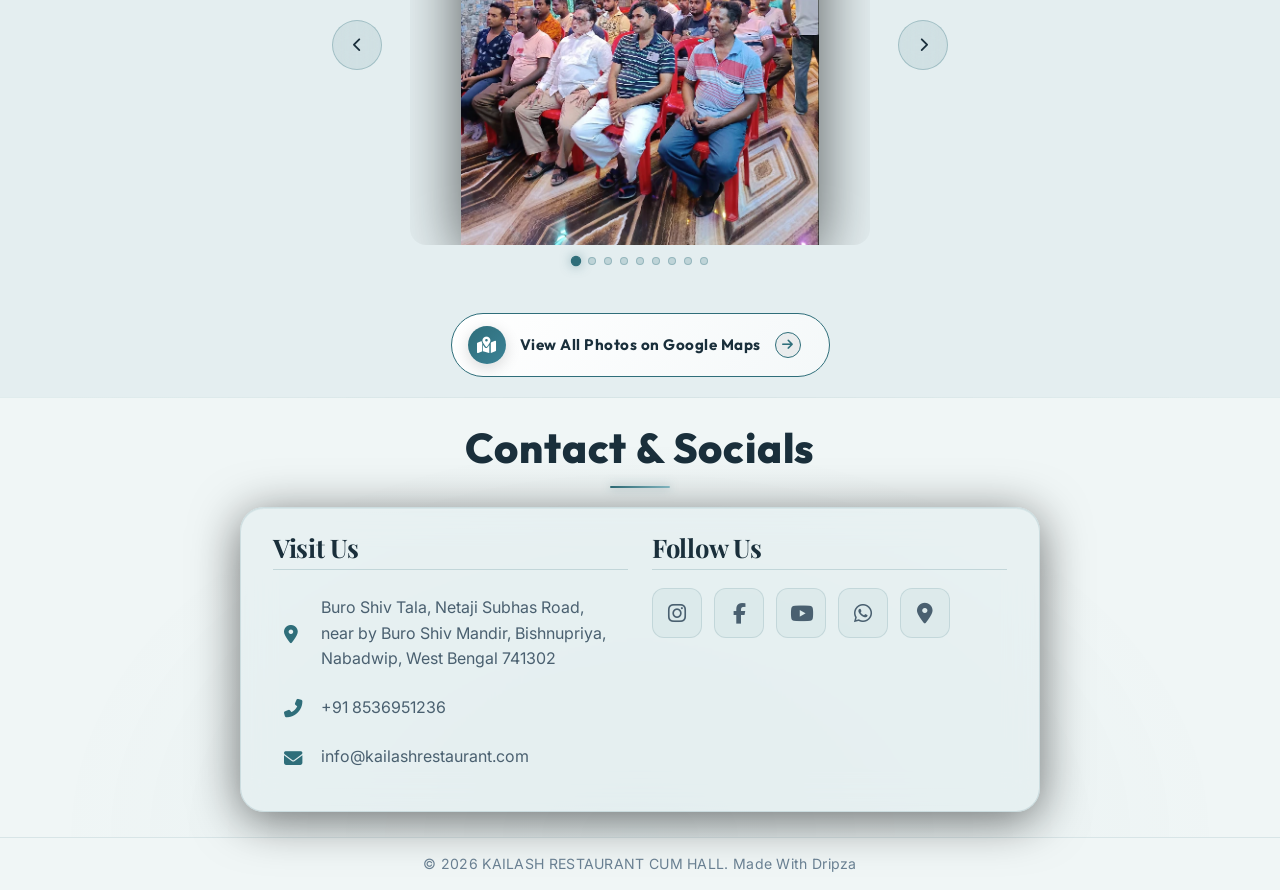
==== commit 690ce8c8: "Update website content and assets" ====
--- a/index.html
+++ b/index.html
@@ -30,7 +30,7 @@
                 <span class="logo-text">KAILASH RESTAURANT CUM HALL</span>
             </div>
         </div>
-        <span class="rath-yatra-header-text">শুভ গান্ধী জয়ন্তী!</span>
+        <span class="rath-yatra-header-text">hello evryone</span>
         <ul class="nav-links">
             <li><a href="#home">Home</a></li>
             <li><a href="#menu">Menu</a></li>
@@ -55,7 +55,7 @@
     <!-- Hero Section -->
     <section id="home" class="hero">
                 <div class="hero-bg banner-box">
-            <img src="assets/gandhi_jayanti_banner_1.webp" alt="Gandhi Jayanti Banner" class="active">
+            <img src="assets/mahalaya_festival_banner_1.webp" alt="Mahalaya Festival Banner" class="active">
             <img src="assets/hero_banner_1.webp" alt="KAILASH RESTAURANT Banner 1">
             <img src="assets/hero_banner_2.webp" alt="KAILASH RESTAURANT Banner 2">
             <img src="assets/hero_banner_3.webp" alt="KAILASH RESTAURANT Banner 3">
--- a/styles.css
+++ b/styles.css
@@ -1121,6 +1121,7 @@
     font-weight: 800;
     letter-spacing: 0.5px;
     color: #8B1A1A;
+    text-shadow: 0 1px 2px rgba(0, 0, 0, 0.15);
     white-space: nowrap;
     opacity: 0;
     pointer-events: none;
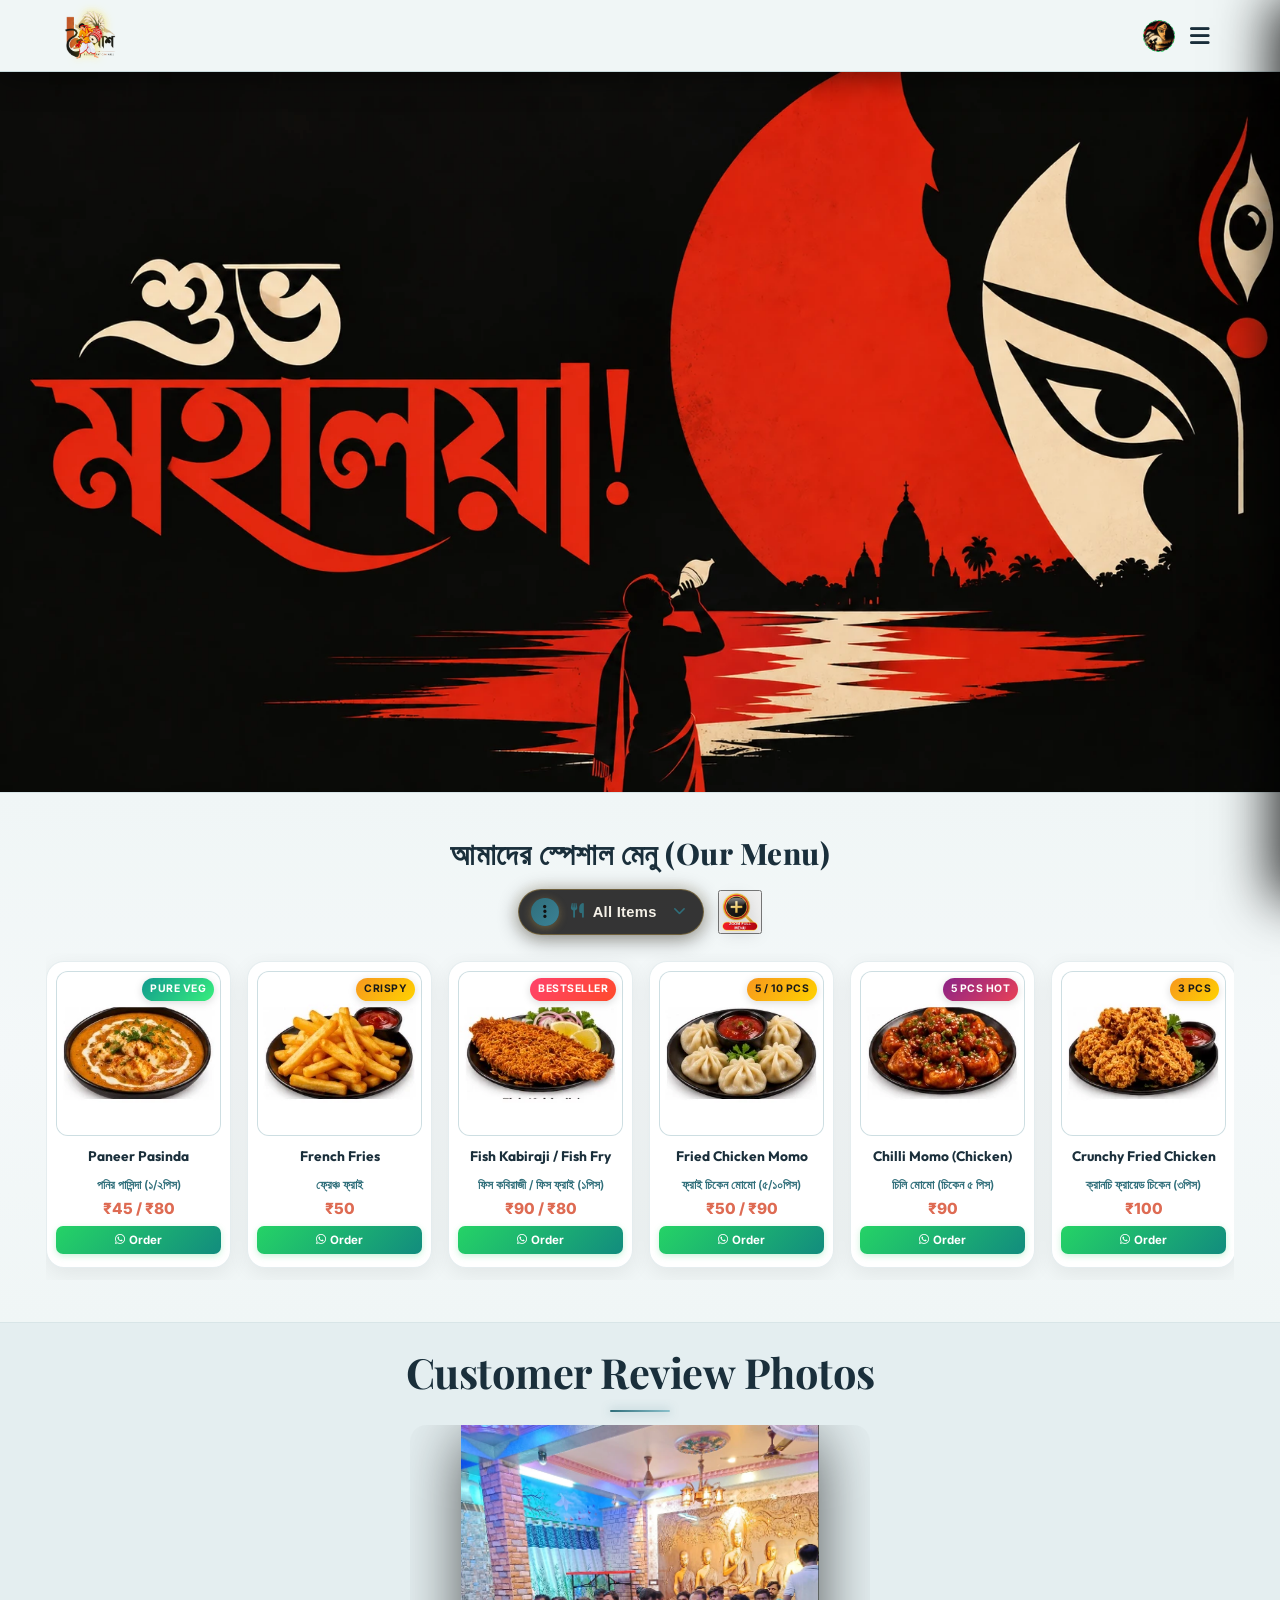
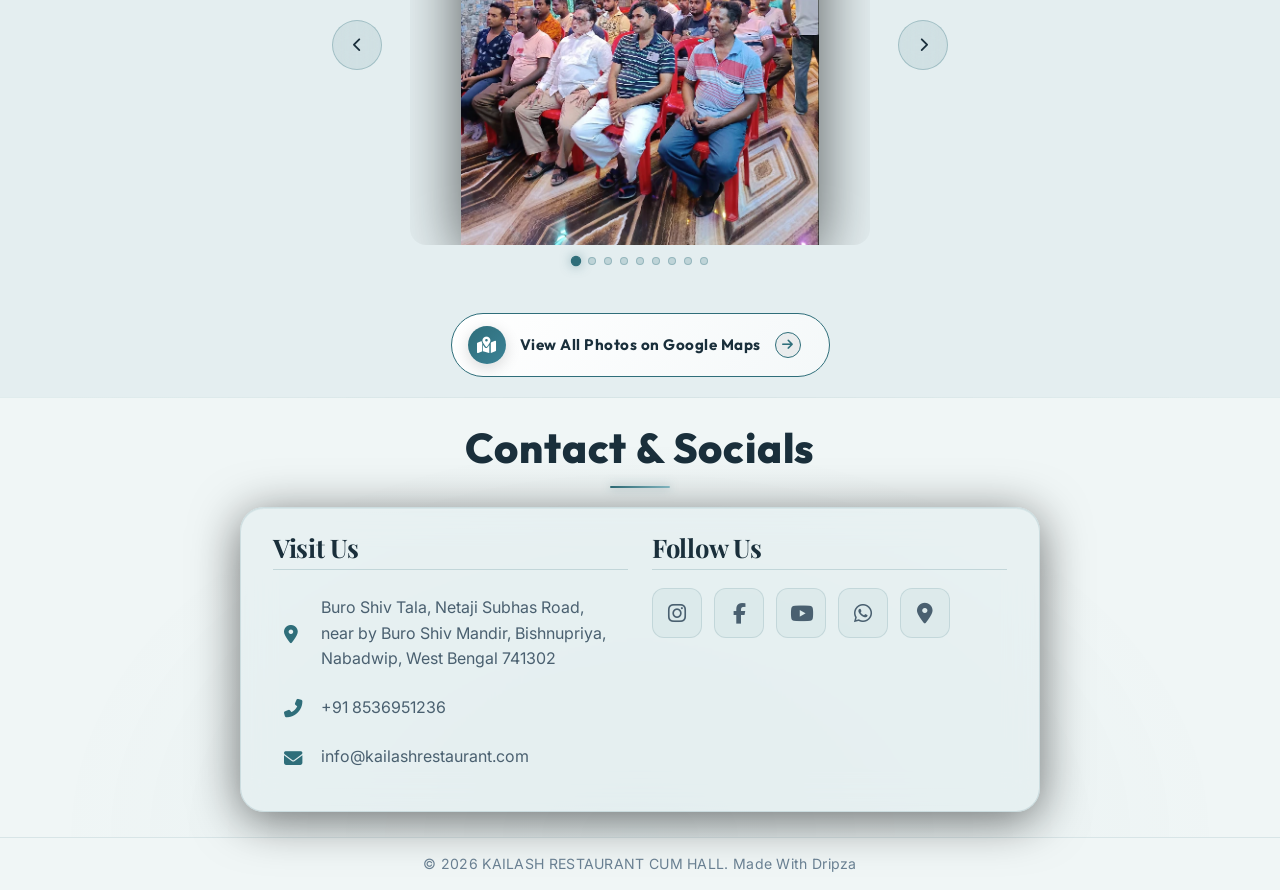
==== commit 70c61672: "Update: Mahalaya festival banner and web icons" ====
--- a/index.html
+++ b/index.html
@@ -1,4 +1,4 @@
-﻿<!DOCTYPE html>
+<!DOCTYPE html>
 <html lang="bn">
 <head>
     <meta charset="UTF-8">
@@ -24,13 +24,13 @@
         <div class="logo-container">
             <img src="assets/kailash_restaurant_logo.webp" alt="KAILASH RESTAURANT CUM HALL Logo" class="logo-brand-img">
             <div class="logo-text-wrapper">
-                <span class="animated-football-header" title="Gandhi Jayanti Special">
-                    <img src="assets/gandhi_jayanti_run_icon.webp" alt="Gandhi Jayanti Run Icon" style="object-fit: contain; filter: drop-shadow(0 0 5px rgba(255, 215, 0, 0.6));">
+                <span class="animated-football-header" title="Mahalaya Special">
+                    <img src="assets/mahalaya_web_run_icon.webp" alt="Mahalaya Run Icon" style="object-fit: contain; filter: drop-shadow(0 0 5px rgba(255, 215, 0, 0.6));">
                 </span>
                 <span class="logo-text">KAILASH RESTAURANT CUM HALL</span>
             </div>
         </div>
-        <span class="rath-yatra-header-text">hello evryone</span>
+        <span class="rath-yatra-header-text">শুভ মহালয়া!</span>
         <ul class="nav-links">
             <li><a href="#home">Home</a></li>
             <li><a href="#menu">Menu</a></li>
@@ -39,10 +39,10 @@
         </ul>
         <div class="navbar-actions">
             <!-- Rakhi Purnima Button for Poster -->
-            <button class="fifa-btn" id="open-promo-modal-direct-btn" title="Show Gandhi Jayanti Special Poster">
+            <button class="fifa-btn" id="open-promo-modal-direct-btn" title="Show Mahalaya Special Poster">
                 <div class="fifa-container">
                     <div class="fifa-magic-ring"></div>
-                    <img src="assets/gandhi_jayanti_icon.webp" alt="Gandhi Jayanti Special" class="fifa-svg" style="object-fit: contain;">
+                    <img src="assets/mahalaya_web_icon.webp" alt="Mahalaya Special" class="fifa-svg" style="object-fit: contain;">
                 </div>
             </button>
             
@@ -55,7 +55,7 @@
     <!-- Hero Section -->
     <section id="home" class="hero">
                 <div class="hero-bg banner-box">
-            <img src="assets/mahalaya_festival_banner_1.webp" alt="Mahalaya Festival Banner" class="active">
+            <img src="assets/festival_special_banner_1.webp" alt="Mahalaya Festival Banner" class="active">
             <img src="assets/hero_banner_1.webp" alt="KAILASH RESTAURANT Banner 1">
             <img src="assets/hero_banner_2.webp" alt="KAILASH RESTAURANT Banner 2">
             <img src="assets/hero_banner_3.webp" alt="KAILASH RESTAURANT Banner 3">
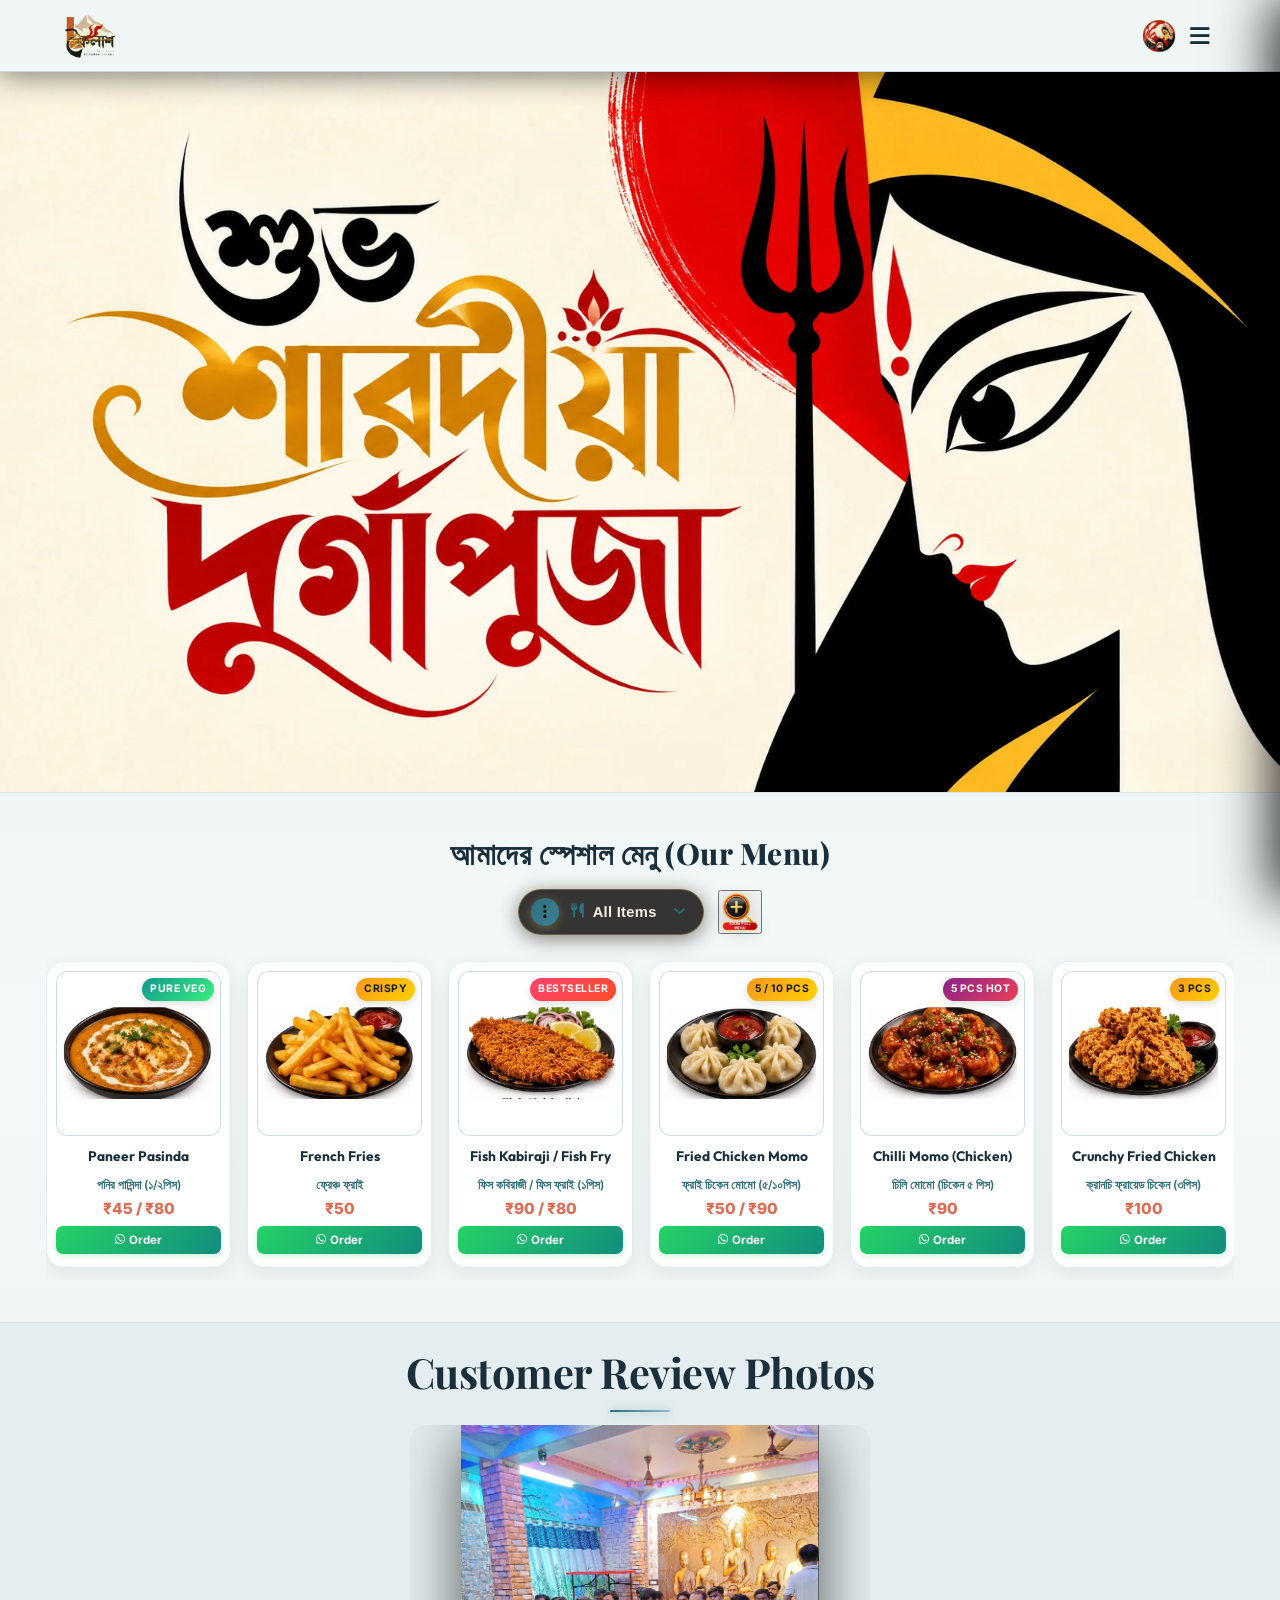
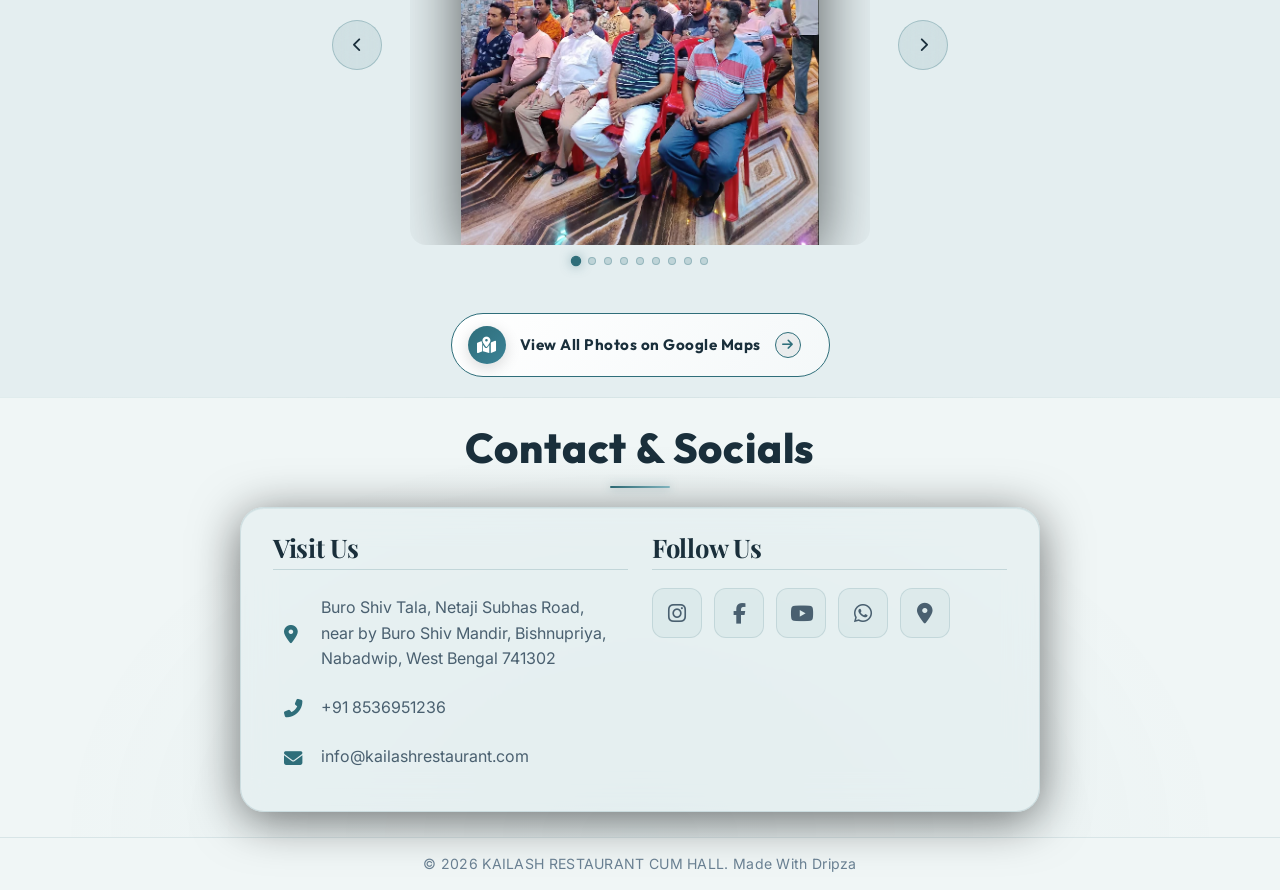
==== commit 0b018127: "update" ====
--- a/index.html
+++ b/index.html
@@ -1,4 +1,4 @@
-<!DOCTYPE html>
+﻿<!DOCTYPE html>
 <html lang="bn">
 <head>
     <meta charset="UTF-8">
@@ -25,12 +25,12 @@
             <img src="assets/kailash_restaurant_logo.webp" alt="KAILASH RESTAURANT CUM HALL Logo" class="logo-brand-img">
             <div class="logo-text-wrapper">
                 <span class="animated-football-header" title="Mahalaya Special">
-                    <img src="assets/mahalaya_web_run_icon.webp" alt="Mahalaya Run Icon" style="object-fit: contain; filter: drop-shadow(0 0 5px rgba(255, 215, 0, 0.6));">
+                    <img src="assets/durga_puja_web_run_icon.webp" alt="Mahalaya Run Icon" style="object-fit: contain; filter: drop-shadow(0 0 5px rgba(255, 215, 0, 0.6));">
                 </span>
                 <span class="logo-text">KAILASH RESTAURANT CUM HALL</span>
             </div>
         </div>
-        <span class="rath-yatra-header-text">শুভ মহালয়া!</span>
+        <span class="rath-yatra-header-text">শুভ শারদীয়া দুর্গাপূজা</span>
         <ul class="nav-links">
             <li><a href="#home">Home</a></li>
             <li><a href="#menu">Menu</a></li>
@@ -42,7 +42,7 @@
             <button class="fifa-btn" id="open-promo-modal-direct-btn" title="Show Mahalaya Special Poster">
                 <div class="fifa-container">
                     <div class="fifa-magic-ring"></div>
-                    <img src="assets/mahalaya_web_icon.webp" alt="Mahalaya Special" class="fifa-svg" style="object-fit: contain;">
+                    <img src="assets/durga_puja_web_icon.webp" alt="Mahalaya Special" class="fifa-svg" style="object-fit: contain;">
                 </div>
             </button>
             
@@ -55,7 +55,7 @@
     <!-- Hero Section -->
     <section id="home" class="hero">
                 <div class="hero-bg banner-box">
-            <img src="assets/festival_special_banner_1.webp" alt="Mahalaya Festival Banner" class="active">
+            <img src="assets/modern_durga_puja_greeting_banner.webp" alt="Durga Puja Festival Banner" class="active">
             <img src="assets/hero_banner_1.webp" alt="KAILASH RESTAURANT Banner 1">
             <img src="assets/hero_banner_2.webp" alt="KAILASH RESTAURANT Banner 2">
             <img src="assets/hero_banner_3.webp" alt="KAILASH RESTAURANT Banner 3">
